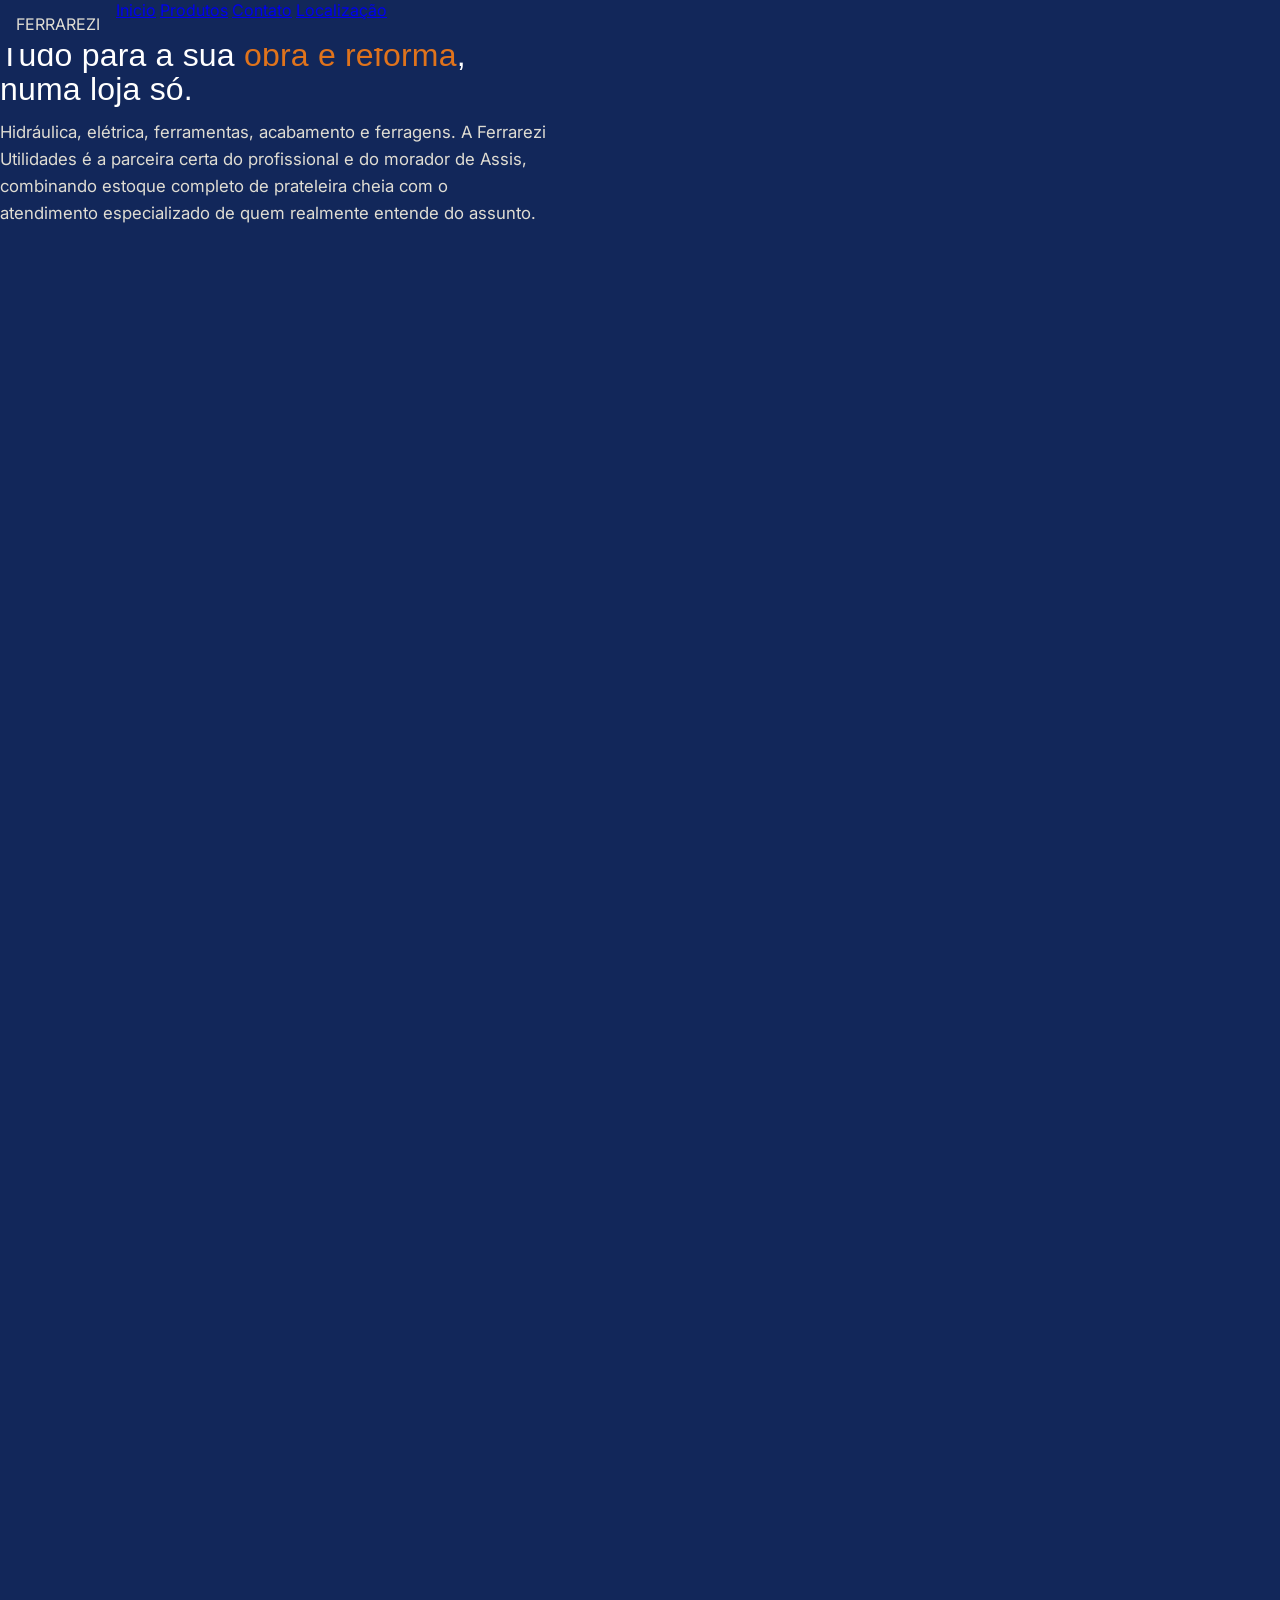
==== frontend/index.html @ 852cc6de "Primeiro commit do trabalho" ====
<!DOCTYPE html>
<html lang="pt-br">
<head>
    <meta charset="UTF-8">
    <meta name="viewport" content="width=device-width, initial-scale=1.0">
    
    <title>Ferrarezi Utilidades</title>
    <link rel="stylesheet" href="style.css"/>
</head>
<body>
    <nav>
        <div class="logo">FERRAREZI</div>
        <a href="#">Inicio</a>
        <a href="#">Produtos</a>
        <a href="#">Contato</a>
        <a href="#">Localização</a>
    </nav>


<p class="localizacao">● Assis, SP — Parque Colinas</p>

<h1 class="titulo_principal">
    Tudo para a sua <span class="destaque_laranja">obra e reforma</span>,<br> numa loja só.
</h1>

<p class="descricao">
    Hidráulica, elétrica, ferramentas, acabamento e ferragens. A Ferrarezi
    Utilidades é a parceira certa do profissional e do morador de Assis,
    combinando estoque completo de prateleira cheia com o atendimento especializado
    de quem realmente entende do assunto.
</p>

</body>
</html>
---- frontend/style.css ----
@import url('https://fonts.googleapis.com/css2?family=Inter:wght@400;600;800&family=Oswald:wght@700&display=swap');

* {
    margin: 0;
    padding: 0;
}

body{
    background-color: #12275a;
    font-family: 'Inter', sans-serif;
    margin: 0;
    box-sizing: border-box;
    height: 5000px;
    
}

nav{
    background-color: #12275a;
    overflow: hidden;
    position: fixed;
    width: 100%;
    border-bottom: #f0995a;
    box-shadow: 2px solid #e65c00;

}

nav .logo {
    color: #e0ddd3;
    float: left;
    display: block;
    padding: 14px 16px;
}

.localizacao{
    color: #f0995a;
    font-weight: 500;
    font-size: 0.95rem;
    margin-bottom: 20px;
}

.titulo_principal{
    color: #fff;
    font-family: 'Barlow Condensed', Impact, 'Arial Narrow', sans-serif;
    font-weight: normal;
    line-height: 1.05;
    margin: 0 0 .4em 0;
    letter-spacing: .2px;
}

.destaque_laranja{
    color:#e0731c;
}

.descricao{
    color: #e0ddd3;
    font-family: 'Inter', sans-serif;
    font-size: 1.05rem;
    line-height: 1.6;
    max-width: 550px;
    
}
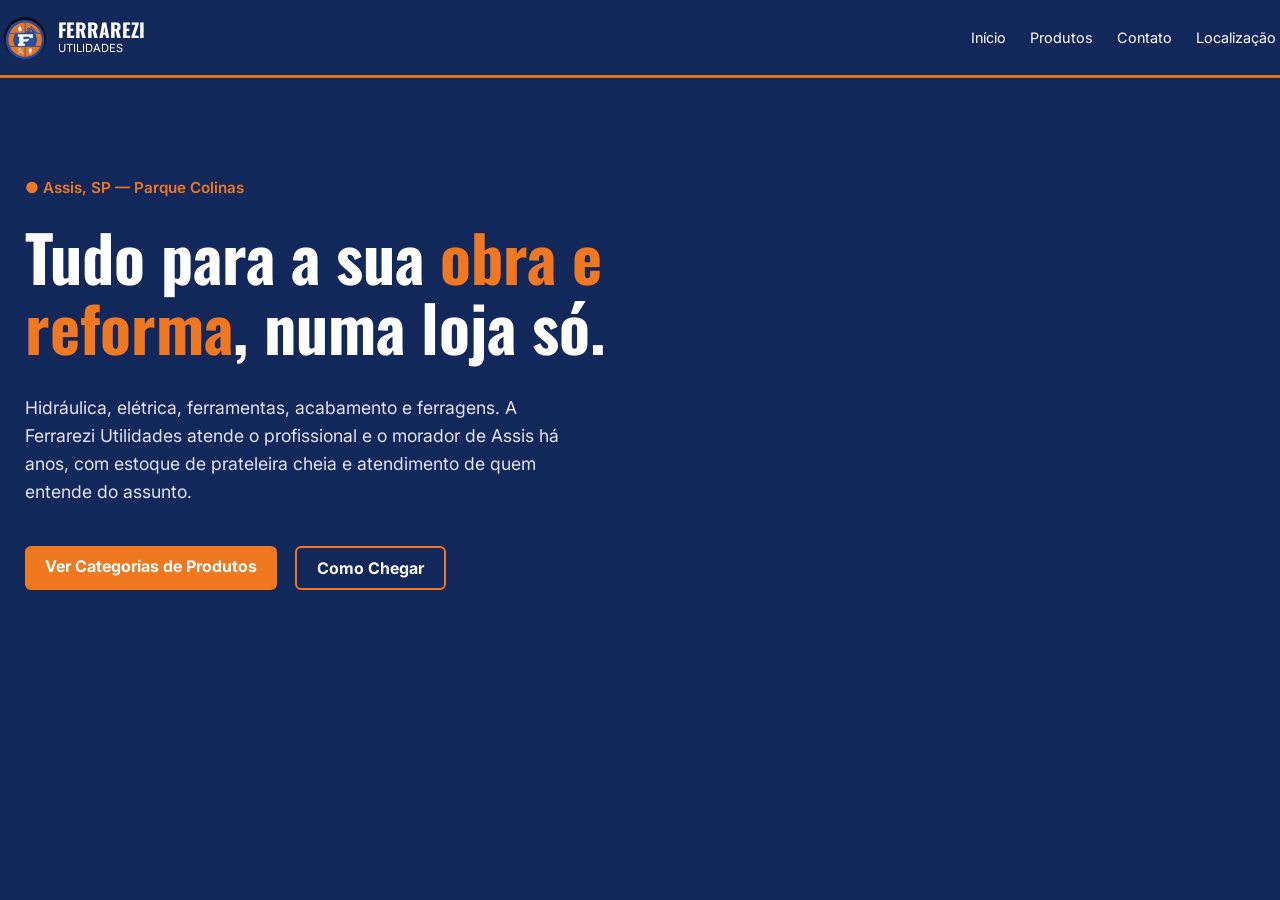
==== commit bd5e65cd: "Finalizada a minha parte do trabalho" ====
--- a/frontend/index.html
+++ b/frontend/index.html
@@ -9,26 +9,39 @@
 </head>
 <body>
     <nav>
-        <div class="logo">FERRAREZI</div>
-        <a href="#">Inicio</a>
-        <a href="#">Produtos</a>
-        <a href="#">Contato</a>
-        <a href="#">Localização</a>
+        <a class="logo" href="#" aria-label="Ferrarezi Utilidades - início">
+            <img src="../imagens/logo_ferrarezi.jpg" alt="">
+            <span>
+                <strong>FERRAREZI</strong>
+                <small>UTILIDADES</small>
+            </span>
+        </a>
+        <div class="links_navegacao">
+            <a href="#">Início</a>
+            <a href="#">Produtos</a>
+            <a href="#">Contato</a>
+            <a href="#">Localização</a>
+        </div>
     </nav>
 
+    <main class="apresentacao">
+        <p class="localizacao">● Assis, SP — Parque Colinas</p>
 
-<p class="localizacao">● Assis, SP — Parque Colinas</p>
+        <h1 class="titulo_principal">
+            Tudo para a sua <span class="destaque_laranja">obra e<br> reforma</span>, numa loja só.
+        </h1>
 
-<h1 class="titulo_principal">
-    Tudo para a sua <span class="destaque_laranja">obra e reforma</span>,<br> numa loja só.
-</h1>
+        <p class="descricao">
+            Hidráulica, elétrica, ferramentas, acabamento e ferragens. A Ferrarezi Utilidades
+            atende o profissional e o morador de Assis há anos, com estoque de prateleira
+            cheia e atendimento de quem entende do assunto.
 
-<p class="descricao">
-    Hidráulica, elétrica, ferramentas, acabamento e ferragens. A Ferrarezi
-    Utilidades é a parceira certa do profissional e do morador de Assis,
-    combinando estoque completo de prateleira cheia com o atendimento especializado
-    de quem realmente entende do assunto.
-</p>
+        <div class="container_botoes">
+            <p class="botao botao1">Ver Categorias de Produtos</p>
+            <p class="botao botao2">Como Chegar</p>
+        </div>
+    
+    </main>
 
 </body>
-</html> +</html>
--- a/frontend/style.css
+++ b/frontend/style.css
@@ -1,61 +1,155 @@
 @import url('https://fonts.googleapis.com/css2?family=Inter:wght@400;600;800&family=Oswald:wght@700&display=swap');
 
 * {
+    box-sizing: border-box;
     margin: 0;
     padding: 0;
 }
 
-body{
+body {
     background-color: #12275a;
     font-family: 'Inter', sans-serif;
-    margin: 0;
-    box-sizing: border-box;
-    height: 5000px;
+    min-height: 100vh;
+}
+
+nav {
+    align-items: center;
+    background-color: #12275a;
+    border-bottom: 3px solid #e0731c;
+    display: flex;
+    justify-content: space-between;
+    min-height: 78px;
+    padding: 10px 4px;
+    width: 100%;
+}
+
+nav .logo {
+    align-items: center;
+    color: #ffffff;
+    display: flex;
+    gap: 12px;
+    text-decoration: none;
+}
+
+nav .logo img {
+    border-radius: 50%;
+    height: 42px;
+    object-fit: cover;
+    width: 42px;
     
 }
 
-nav{
-    background-color: #12275a;
-    overflow: hidden;
-    position: fixed;
-    width: 100%;
-    border-bottom: #f0995a;
-    box-shadow: 2px solid #e65c00;
-
+nav .logo span {
+    display: flex;
+    flex-direction: column;
+    gap: 1px;
 }
 
-nav .logo {
-    color: #e0ddd3;
-    float: left;
-    display: block;
-    padding: 14px 16px;
+nav .logo strong {
+    font-family: 'Oswald', Impact, sans-serif;
+    font-size: 1.2rem;
+    line-height: 1;
 }
 
-.localizacao{
-    color: #f0995a;
-    font-weight: 500;
-    font-size: 0.95rem;
-    margin-bottom: 20px;
+nav .logo small {
+    font-size: 0.7rem;
 }
 
-.titulo_principal{
-    color: #fff;
-    font-family: 'Barlow Condensed', Impact, 'Arial Narrow', sans-serif;
-    font-weight: normal;
-    line-height: 1.05;
-    margin: 0 0 .4em 0;
-    letter-spacing: .2px;
+.links_navegacao {
+    display: flex;
+    gap: 24px;
 }
 
-.destaque_laranja{
-    color:#e0731c;
+.links_navegacao a {
+    color: #fff;
+    font-size: 0.9rem;
+    text-decoration: none;
 }
 
-.descricao{
-    color: #e0ddd3;
+.apresentacao {
+    margin: 0;
+    max-width: 1200px;
+    padding: 100px 25px 30px;
+}
+
+.localizacao {
+    color: #f07820;
+    font-weight: 600;
+    font-size: 0.95rem;
+    margin-bottom: 24px;
+}
+
+.titulo_principal {
+    color: #ffffff;
+    font-family: 'Oswald', Impact, 'Arial Narrow', sans-serif;
+    font-size: clamp(2.5rem, 7vw, 4rem);
+    font-weight: 700;
+    line-height: 1.1;
+    margin: 0 0 32px;
+}
+
+.destaque_laranja {
+    color: #f07820;
+}
+
+.descricao {
+    color: #e0e5f1;
     font-family: 'Inter', sans-serif;
-    font-size: 1.05rem;
+    font-size: 1.1rem;
     line-height: 1.6;
     max-width: 550px;
-    
+}
+
+@media (max-width: 700px) {
+    .links_navegacao {
+        display: none;
+    }
+
+    .apresentacao {
+        margin: 0;
+        max-width: 1200px;
+         padding: 100px 20px 30px;
+
+    }
+
+    .titulo_principal {
+        font-size: clamp(2.5rem, 7.3vw, 3rem);
+    }
+}
+
+.container_botoes {
+        display: flex;
+        gap:18px;
+        padding-top: 40px;
+}
+
+.botao {
+    display: inline-block;
+    padding: 10px 20px;
+    color: #ffffff;
+    border-radius: 6px;
+    cursor: pointer;
+    user-select: none;
+    margin: 0;
+    text-align: center;
+    font-weight: bold;
+    transition: background-color 0.2s ease;
+}
+
+.botao1 {
+    background-color: #f07820;
+}
+
+.botao1:hover {
+    background-color: #e0731c;
+}
+
+.botao2 {
+    background-color: #12275a;
+    border: 2px solid #f07820;
+}
+
+.botao2:hover {
+    background-color: #f07820;
+    color: #ffffff;
 }
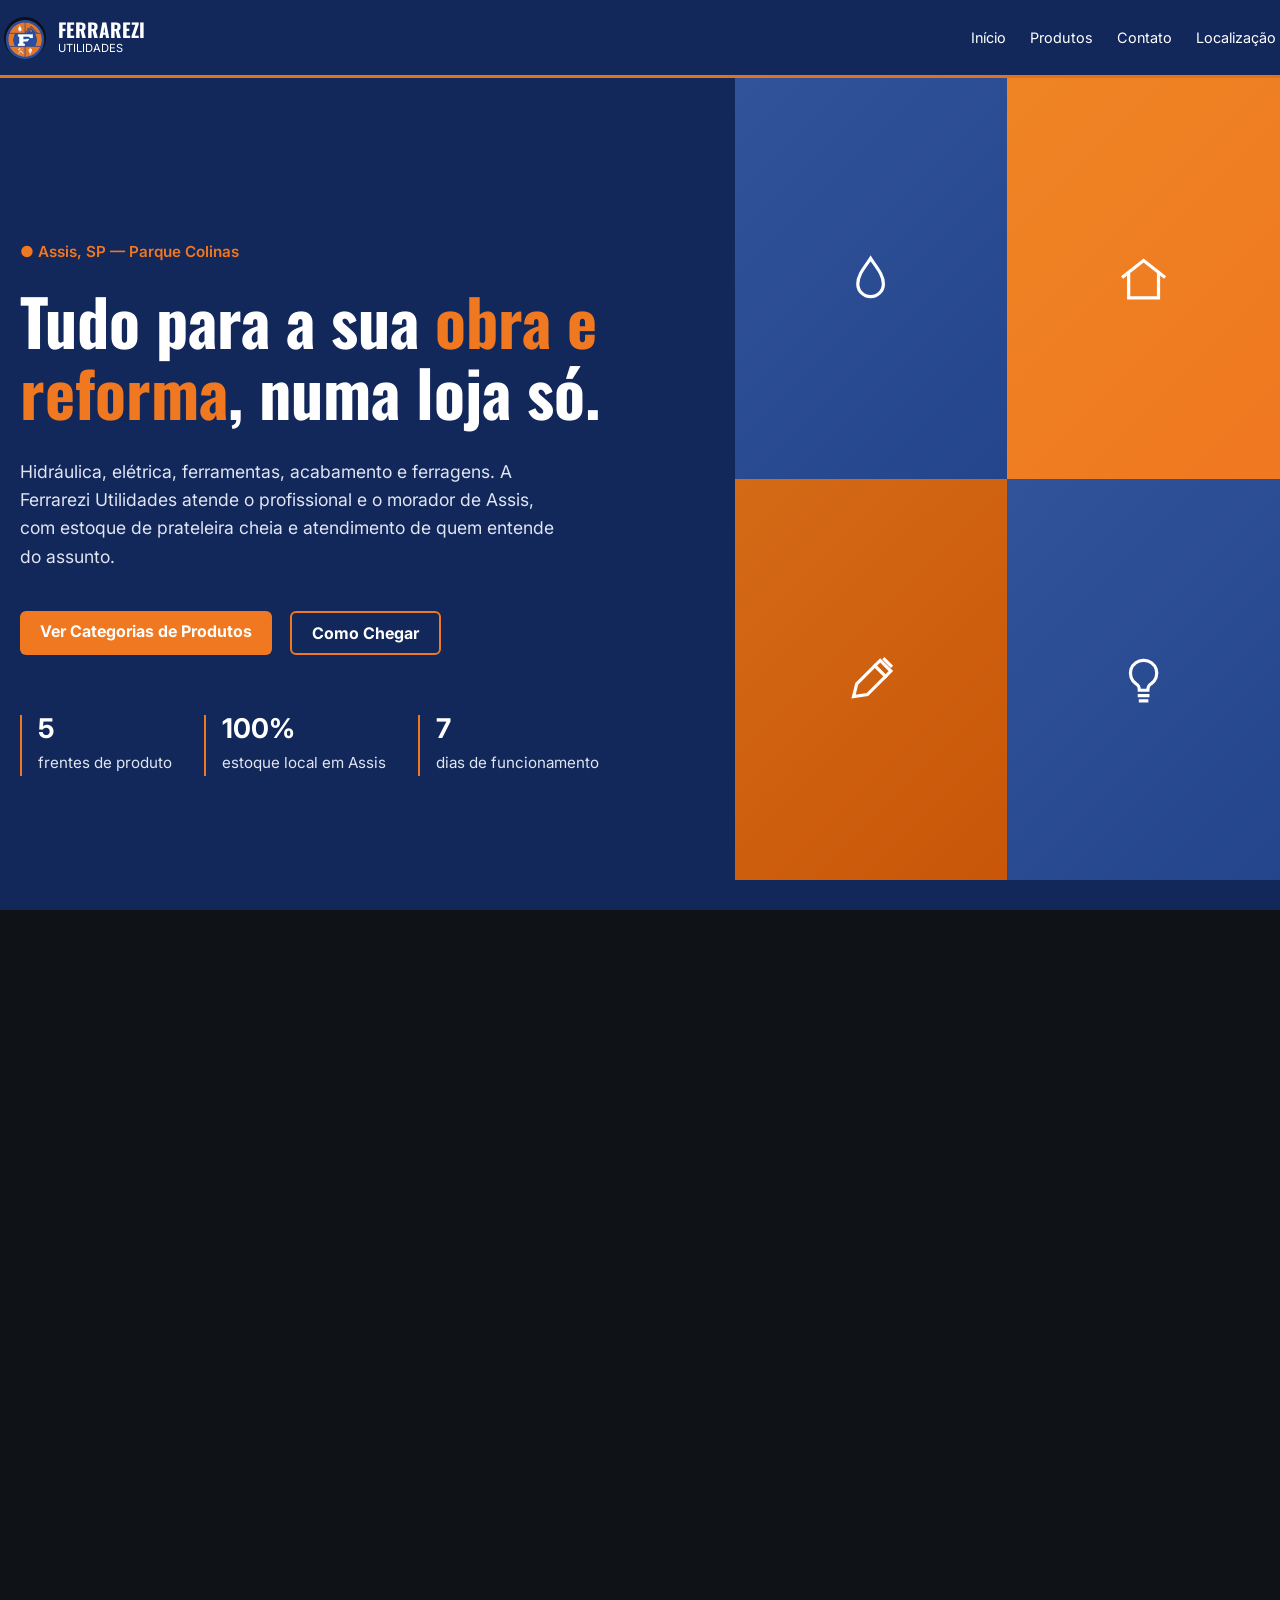
==== commit fd837954: "Icones Adicionados" ====
--- a/frontend/index.html
+++ b/frontend/index.html
@@ -25,23 +25,71 @@
     </nav>
 
     <main class="apresentacao">
-        <p class="localizacao">● Assis, SP — Parque Colinas</p>
+        <div class="apresentacao_conteudo">
+            <p class="localizacao">● Assis, SP — Parque Colinas</p>
 
-        <h1 class="titulo_principal">
-            Tudo para a sua <span class="destaque_laranja">obra e<br> reforma</span>, numa loja só.
-        </h1>
+            <h1 class="titulo_principal">
+                Tudo para a sua <span class="destaque_laranja">obra e<br> reforma</span>, numa loja só.
+            </h1>
 
-        <p class="descricao">
-            Hidráulica, elétrica, ferramentas, acabamento e ferragens. A Ferrarezi Utilidades
-            atende o profissional e o morador de Assis há anos, com estoque de prateleira
-            cheia e atendimento de quem entende do assunto.
+            <p class="descricao">
+                Hidráulica, elétrica, ferramentas, acabamento e ferragens. A Ferrarezi Utilidades
+                atende o profissional e o morador de Assis, com estoque de prateleira
+                cheia e atendimento de quem entende do assunto.
+            </p>
 
-        <div class="container_botoes">
-            <p class="botao botao1">Ver Categorias de Produtos</p>
-            <p class="botao botao2">Como Chegar</p>
+            <div class="container_botoes">
+                <p class="botao botao1">Ver Categorias de Produtos</p>
+                <p class="botao botao2">Como Chegar</p>
+            </div>
+    
+            <div class="container_dados">
+                <div class="dados">
+                    <strong>5</strong>
+                    <small class="dados_descricao">frentes de produto</small>
+                </div>
+
+                <div class="dados">
+                    <strong>100%</strong>
+                    <small class="dados_descricao">estoque local em Assis</small>
+                </div>
+
+                <div class="dados">
+                    <strong>7</strong>
+                    <small class="dados_descricao">dias de funcionamento</small>
+                </div>
+            </div>
         </div>
-    
+
+        <div class="painel_categorias" aria-hidden="true">
+            <div class="categoria_icone categoria_azul">
+                <svg viewBox="0 0 48 48" fill="none">
+                    <path d="M24 5C19 13 12 20 12 29a12 12 0 0 0 24 0C36 20 29 13 24 5Z" />
+                </svg>
+            </div>
+            <div class="categoria_icone categoria_laranja">
+                <svg viewBox="0 0 48 48" fill="none">
+                    <path d="M5 22 24 7l19 15M10 20v22h28V20" />
+                </svg>
+            </div>
+            <div class="categoria_icone categoria_laranja_escuro">
+                <svg viewBox="0 0 48 48" fill="none">
+                    <path d="m8 40 3-12L33 6l10 10-22 22-13 2Z" />
+                    <path d="m28 11 10 10M37 5l6 6" />
+                </svg>
+            </div>
+            <div class="categoria_icone categoria_azul">
+                <svg viewBox="0 0 48 48" fill="none">
+                    <path d="M24 6a12 12 0 0 0-7 22c2 1 3 4 3 6h8c0-2 1-5 3-6a12 12 0 0 0-7-22Z" />
+                    <path d="M20 39h8M21 44h6" />
+                </svg>
+            </div>
+        </div>
+
+        
     </main>
+
+    <section class="secao_escura" aria-label="Nova seção"></section>
 
 </body>
 </html>
--- a/frontend/style.css
+++ b/frontend/style.css
@@ -67,9 +67,52 @@
 }
 
 .apresentacao {
+    align-items: center;
+    display: grid;
+    gap: 48px;
+    grid-template-columns: minmax(0, 1.1fr) minmax(300px, 0.9fr);
     margin: 0;
-    max-width: 1200px;
-    padding: 100px 25px 30px;
+    padding: 60px 0 30px 20px;
+}
+
+.apresentacao_conteudo {
+    min-width: 0;
+}
+
+.painel_categorias {
+    display: grid;
+    grid-template-columns: repeat(2, minmax(0, 1fr));
+    grid-template-rows: repeat(2, minmax(0, 1fr));
+    height: calc(100vh - 98px);
+    margin-top: -60px;
+    width: 100%;
+}
+
+.categoria_icone {
+    align-items: center;
+    display: flex;
+    justify-content: center;
+}
+
+.categoria_icone svg {
+    height: clamp(36px, 4vw, 54px);
+    stroke: #ffffff;
+    stroke-linecap: square;
+    stroke-linejoin: miter;
+    stroke-width: 3;
+    width: clamp(36px, 4vw, 54px);
+}
+
+.categoria_azul {
+    background: linear-gradient(135deg, #31539a, #24458b);
+}
+
+.categoria_laranja {
+    background: linear-gradient(135deg, #ee8424, #f07820);
+}
+
+.categoria_laranja_escuro {
+    background: linear-gradient(135deg, #d46a16, #c95609);
 }
 
 .localizacao {
@@ -106,14 +149,26 @@
     }
 
     .apresentacao {
-        margin: 0;
-        max-width: 1200px;
-         padding: 100px 20px 30px;
+        padding: 60px 20px 30px;
 
     }
 
     .titulo_principal {
         font-size: clamp(2.5rem, 7.3vw, 3rem);
+    }
+}
+
+@media (max-width: 800px) {
+    .apresentacao {
+        grid-template-columns: 1fr;
+        padding-right: 20px;
+    }
+
+    .painel_categorias {
+        aspect-ratio: 1.55;
+        height: auto;
+        margin: 0 auto;
+        max-width: 550px;
     }
 }
 
@@ -138,10 +193,13 @@
 
 .botao1 {
     background-color: #f07820;
+    transition: background-color 0.2s ease, transform 0.2s ease, box-shadow 0.2s ease;
 }
 
 .botao1:hover {
     background-color: #e0731c;
+    box-shadow: 0 8px 16px rgba(240, 120, 32, 0.45);
+    transform: translateY(-4px);
 }
 
 .botao2 {
@@ -152,4 +210,38 @@
 .botao2:hover {
     background-color: #f07820;
     color: #ffffff;
+}
+
+
+.container_dados {
+    display: flex;
+    flex-wrap: wrap;
+    gap: 32px;
+    margin-top: 60px;
+    font-family: 'Inter', sans-serif;
+    color: #ffffff;
+    line-height: 1.6;
+}
+
+.dados {
+    border-left: 2px solid #f07820;
+    padding-left: 16px;
+}
+
+.dados strong {
+    display: block;
+    font-size: 1.7rem;
+    line-height: 1;
+    margin-bottom: 8px;
+}
+
+.dados_descricao {
+    max-width: 400px;
+    color: #e0e5f1;
+    font-size: 0.95rem;
+}
+
+.secao_escura {
+    background-color: #0f1216;
+    min-height: 100vh;
 }
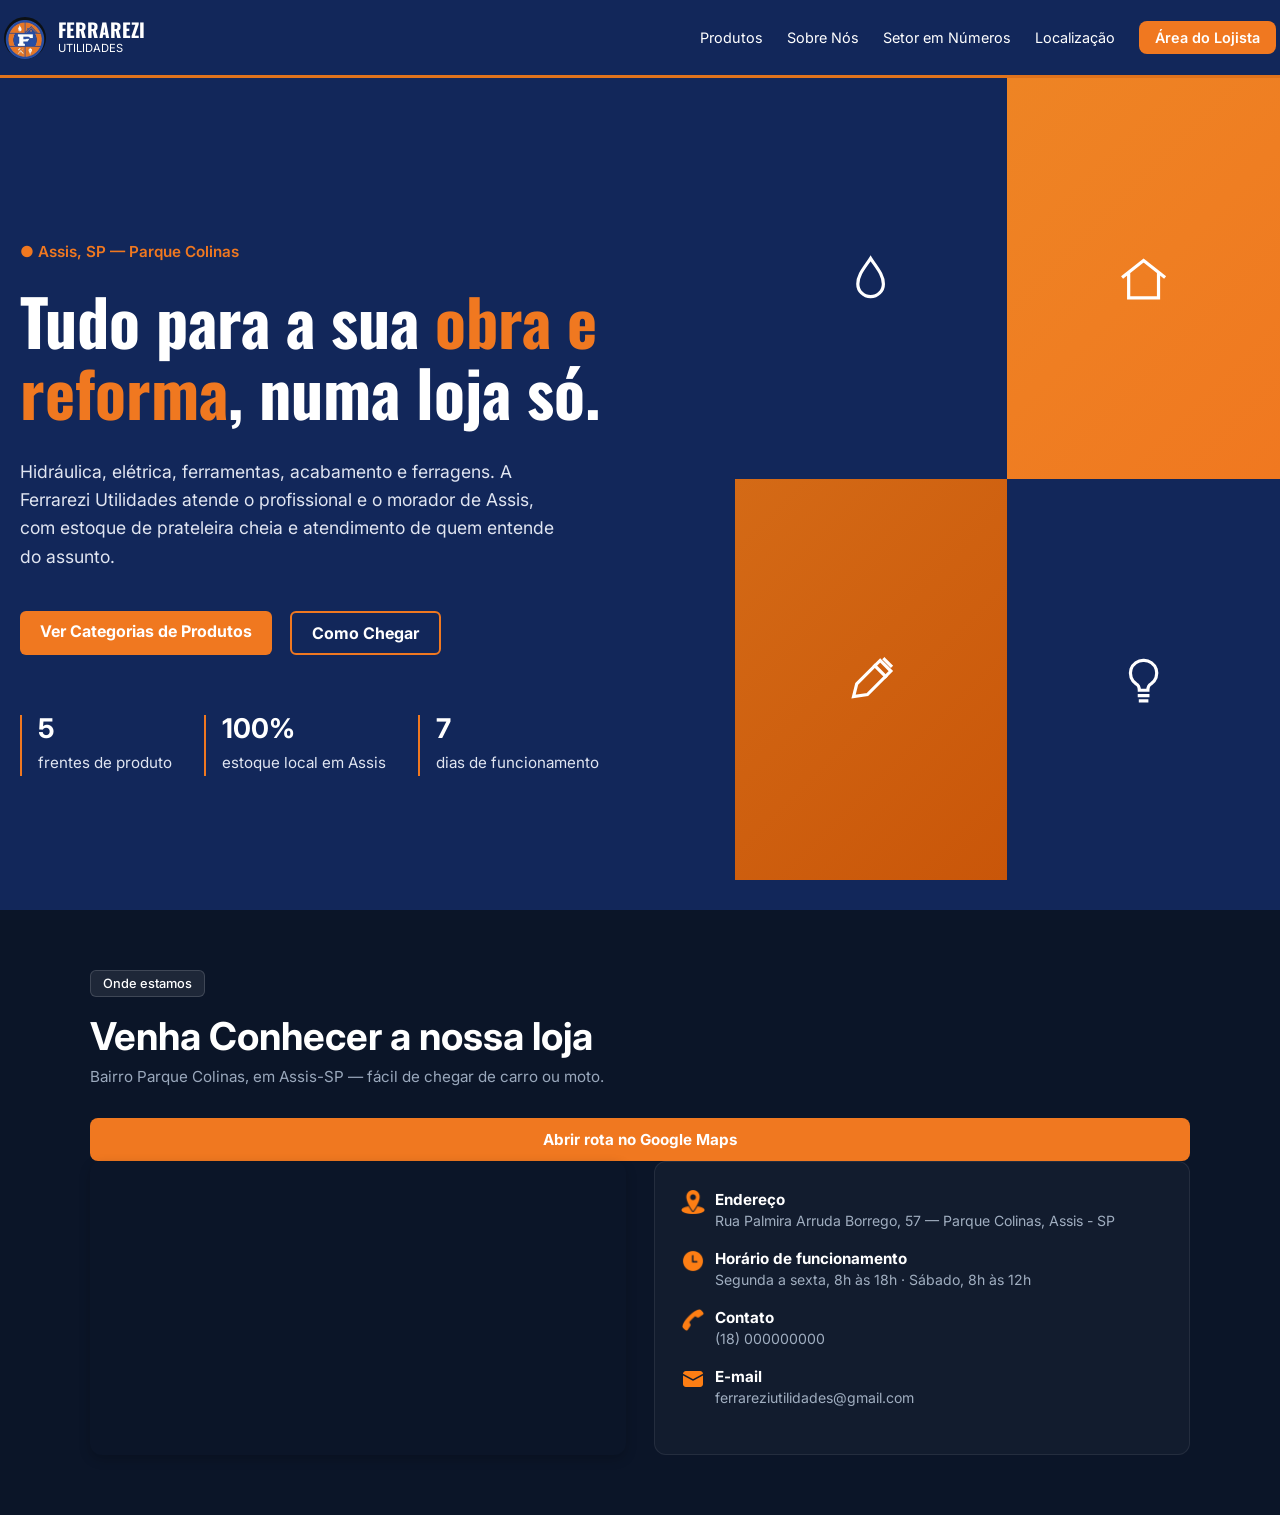
==== commit 52759d7a: "Atualizacao do menu e login" ====
--- a/frontend/index.html
+++ b/frontend/index.html
@@ -17,11 +17,14 @@
             </span>
         </a>
         <div class="links_navegacao">
-            <a href="#">Início</a>
-            <a href="#">Produtos</a>
-            <a href="#">Contato</a>
-            <a href="#">Localização</a>
+            <a href="#produtos">Produtos</a>
+            <a href="#sobre-nos">Sobre Nós</a> 
+            <a href="#setor-em-numeros">Setor em Números</a>
+            <a href="#localizacao">Localização</a>  
+            <a href="login.html" class="btn_lojista">Área do Lojista</a> 
         </div>
+
+
     </nav>
 
     <main class="apresentacao">
@@ -88,8 +91,82 @@
 
         
     </main>
+    <section id="produtos">
+    </section>
+    <section id="sobre-nos">
+    <section id="setor-em-numeros">
+    </section>
 
-    <section class="secao_escura" aria-label="Nova seção"></section>
+    <section id="localizacao" class="secao_escura">
+  <div class="conteudo_localizacao">
+    <div class="cabecalho_localizacao">
+      <span class="tag_onde_estamos">Onde estamos</span>
+      <h2 class="titulo_localizacao">Venha Conhecer a nossa loja</h2> 
+      <p class="descricao_localizacao">
+        Bairro Parque Colinas, em Assis-SP — fácil de chegar de carro ou moto.
+      </p>
+    </div>
 
-</body>
-</html>+    <a href="https://maps.google.com/?q=Rua+Palmira+Arruda+Borrego,+57,+Parque+Colinas,+Assis+-+SP" 
+   target="_blank" 
+   class="btn_abrir_maps">
+   Abrir rota no Google Maps
+</a>
+    
+    <div class="grid_localizacao">
+      <div class="card_mapa">
+        <iframe
+          src="https://www.google.com/maps/embed?pb=!1m18!1m12!1m3!1d3680.123456789!2d-50.412345!3d-22.654321!2m3!1f0!2f0!3f0!3m2!1i1024!2i768!4f13.1!3m3!1m2!1s0x0%3A0x0!2zMjLCsDM5JzE1LjYiUyA1MMKwMjQnNDQuNCJX!5e0!3m2!1wpt-BR!2sbr!4v1234567890"
+          width="100%"
+          height="260"
+          style="border:0;"
+          allowfullscreen=""
+          loading="lazy">
+        </iframe>
+      </div>
+
+      <div class="card_info">
+        <div class="item_info">
+          <div class="icone_info">
+          <img src="../imagens/icons8-localização-50.png" alt="Ícone de localização" width="24" height="24"> 
+          </div>
+            <div class="texto_info">
+            <strong>Endereço</strong>
+            <p>Rua Palmira Arruda Borrego, 57 — Parque Colinas, Assis - SP</p>
+          </div>
+        </div>
+
+        <div class="item_info">
+          <div class="icone_info">
+            <img src="../imagens/icons8-time-50.png" alt="Ícone de horário" width="24" height="24">
+          </div>
+          <div class="texto_info">
+            <strong>Horário de funcionamento</strong>
+            <p>Segunda a sexta, 8h às 18h · Sábado, 8h às 12h</p>
+          </div>
+        </div>
+
+        <div class="item_info"> 
+          <div class="icone_info">
+            <img src="../imagens/icons8-contato-50.png" alt="Ícone de telefone" width="24" height="24">
+          </div>
+          <div class="texto_info">
+            <strong>Contato</strong> 
+            <p>(18) 000000000</p>
+          </div>
+        </div>
+
+        <div class="item_info">
+          <div class="icone_info">
+            <img src="../imagens/icons8-nova-mensagem-48.png" alt="Ícone de e-mail" width="24" height="24"> 
+          </div>
+          <div class="texto_info">
+            <strong>E-mail</strong>
+            <p>ferrareziutilidades@gmail.com 
+
+        
+        </p>
+      </div>
+    </div>
+  </div>
+</section>
--- a/frontend/style.css
+++ b/frontend/style.css
@@ -36,7 +36,6 @@
     height: 42px;
     object-fit: cover;
     width: 42px;
-    
 }
 
 nav .logo span {
@@ -57,13 +56,30 @@
 
 .links_navegacao {
     display: flex;
+    align-items: center;
     gap: 24px;
 }
 
 .links_navegacao a {
     color: #fff;
     font-size: 0.9rem;
+    text-decoration: none; 
+}
+
+
+.links_navegacao .btn_lojista {
+    background-color: #f07820;
+    color: #ffffff;
+    padding: 8px 16px;
+    border-radius: 8px;
+    font-weight: 600;
     text-decoration: none;
+    display: inline-block;
+}
+
+.links_navegacao .btn_lojista:hover {
+    background-color: #e0731c;
+    transform: translateY(-2px);
 }
 
 .apresentacao {
@@ -100,11 +116,6 @@
     stroke-linecap: square;
     stroke-linejoin: miter;
     stroke-width: 3;
-    width: clamp(36px, 4vw, 54px);
-}
-
-.categoria_azul {
-    background: linear-gradient(135deg, #31539a, #24458b);
 }
 
 .categoria_laranja {
@@ -144,13 +155,8 @@
 }
 
 @media (max-width: 700px) {
-    .links_navegacao {
-        display: none;
-    }
-
     .apresentacao {
         padding: 60px 20px 30px;
-
     }
 
     .titulo_principal {
@@ -173,9 +179,9 @@
 }
 
 .container_botoes {
-        display: flex;
-        gap:18px;
-        padding-top: 40px;
+    display: flex;
+    gap: 18px;
+    padding-top: 40px;
 }
 
 .botao {
@@ -212,7 +218,6 @@
     color: #ffffff;
 }
 
-
 .container_dados {
     display: flex;
     flex-wrap: wrap;
@@ -241,7 +246,269 @@
     font-size: 0.95rem;
 }
 
+
+
 .secao_escura {
-    background-color: #0f1216;
-    min-height: 100vh;
-}+  background-color: #0b1528; 
+  padding: 60px 20px;
+}
+
+.conteudo_localizacao {
+  max-width: 1100px;
+  margin: 0 auto;
+}
+
+
+.tag_onde_estamos {
+  display: inline-block;
+  background-color: rgba(255, 255, 255, 0.08);
+  color: #ffffff;
+  font-size: 0.8rem;
+  font-weight: 500;
+  padding: 5px 12px;
+  border-radius: 6px;
+  border: 1px solid rgba(255, 255, 255, 0.15);
+  margin-bottom: 16px;
+}
+
+.links_navegacao a {
+    display: inline-block;
+    transition: transform 0.2s ease;
+}
+
+.links_navegacao a:hover {
+    transform: translateY(-3px);
+}
+
+.links_navegacao a:active {
+    transform: translateY(1px);
+}
+
+.titulo_localizacao {
+  color: #ffffff;
+  font-size: 2.4rem;
+  font-weight: 700;
+  margin: 0 0 8px 0;
+}
+
+.descricao_localizacao {
+  color: #9aa8bc;
+  font-size: 0.95rem;
+  margin: 0 0 32px 0;
+}
+
+
+.grid_localizacao {
+  display: grid;
+  grid-template-columns: 1fr 1fr;
+  gap: 28px;
+  align-items: stretch;
+}
+
+
+.card_mapa {
+  border-radius: 12px;
+  overflow: hidden;
+  box-shadow: 0 4px 12px rgba(0, 0, 0, 0.2);
+}
+
+.card_mapa iframe {
+  width: 100%;
+  height: 100%;
+  min-height: 280px;
+  display: block;
+}
+
+.btn_abrir_maps {
+    display: block;
+    background-color: #f07820;
+    color: #ffffff !important;
+    text-align: center;
+    padding: 12px;
+    border-radius: 8px;
+    text-decoration: none; 
+    font-weight: bold;
+    font-size: 0.95rem;
+    transition: background-color 0.2s ease;
+}
+
+.btn_abrir_maps:hover {
+    background-color: #d66817;
+}
+
+.card_info {
+  background-color: rgba(255, 255, 255, 0.03);
+  border: 1px solid rgba(255, 255, 255, 0.08);
+  border-radius: 12px;
+  padding: 28px;
+  display: flex;
+  flex-direction: column;
+  justify-content: space-between;
+}
+
+.item_info {
+  display: flex;
+  align-items: flex-start;
+  gap: 14px;
+  margin-bottom: 20px;
+}
+
+.icone_info {
+  color: #f07820;
+  font-size: 1.2rem;
+  line-height: 1;
+}
+
+.texto_info strong {
+  color: #ffffff;
+  display: block;
+  font-size: 0.95rem;
+  font-weight: 700;
+  margin-bottom: 3px;
+}
+
+.texto_info p {
+  color: #a0aec0;
+  font-size: 0.88rem;
+  margin: 0;
+}
+
+.linha_divisoria {
+  height: 1px;
+  background-color: rgba(255, 255, 255, 0.08);
+  margin: 10px 0 16px 0;
+}
+
+.aviso_ilustrativo {
+  color: #718096;
+  font-size: 0.75rem;
+  margin: 0;
+}
+
+
+@media (max-width: 850px) {
+  .grid_localizacao {
+    grid-template-columns: 1fr;
+  }
+}
+
+
+.item_info {
+  display: flex;
+  align-items: flex-start; 
+  gap: 12px;               
+  margin-bottom: 20px;
+}
+
+
+.icone_info {
+  width: 20px;             
+  height: 20px;            
+  min-width: 20px;        
+  display: flex;
+  align-items: center;
+  justify-content: center;
+  margin-top: 2px;         
+}
+
+
+.icone_img {
+  width: 100%;
+  height: 100%;
+  object-fit: contain;
+}
+
+.corpo_login {
+    background-color: #0b1528;
+    color: #ffffff;
+    font-family: Arial, sans-serif;
+    display: flex;
+    justify-content: center;
+    align-items: center;
+    height: 100vh;
+    margin: 0;
+}
+
+.container_login {
+    width: 100%;
+    max-width: 400px;
+    padding: 20px;
+}
+
+.card_login {
+    background-color: rgba(255, 255, 255, 0.03);
+    border: 1px solid rgba(255, 255, 255, 0.08);
+    border-radius: 12px;
+    padding: 32px;
+    box-shadow: 0 8px 24px rgba(0, 0, 0, 0.3);
+}
+
+.card_login h2 {
+    color: #f07820;
+    margin-bottom: 8px;
+    font-size: 1.8rem;
+}
+
+.card_login p {
+    color: #9aa8bc;
+    font-size: 0.9rem;
+    margin-bottom: 24px;
+}
+
+.campo_formulario {
+    margin-bottom: 16px;
+    display: flex;
+    flex-direction: column;
+    gap: 6px;
+}
+
+.campo_formulario label {
+    font-size: 0.85rem;
+    color: #ffffff;
+}
+
+.campo_formulario input {
+    background-color: rgba(255, 255, 255, 0.07);
+    border: 1px solid rgba(255, 255, 255, 0.15);
+    border-radius: 6px;
+    padding: 12px;
+    color: #ffffff;
+    font-size: 0.95rem;
+}
+
+.campo_formulario input:focus {
+    outline: none;
+    border-color: #f07820;
+}
+
+.btn_entrar {
+    width: 100%;
+    background-color: #f07820;
+    color: #ffffff;
+    border: none;
+    border-radius: 6px;
+    padding: 12px;
+    font-weight: bold;
+    font-size: 1rem;
+    cursor: pointer;
+    margin-top: 10px;
+    transition: background-color 0.2s;
+}
+
+.btn_entrar:hover {
+    background-color: #d66817;
+}
+
+.voltar_home {
+    display: inline-block;
+    margin-top: 20px;
+    color: #9aa8bc;
+    text-decoration: none;
+    font-size: 0.85rem;
+    transition: color 0.2s;
+}
+
+.voltar_home:hover {
+    color: #ffffff;
+} 
+
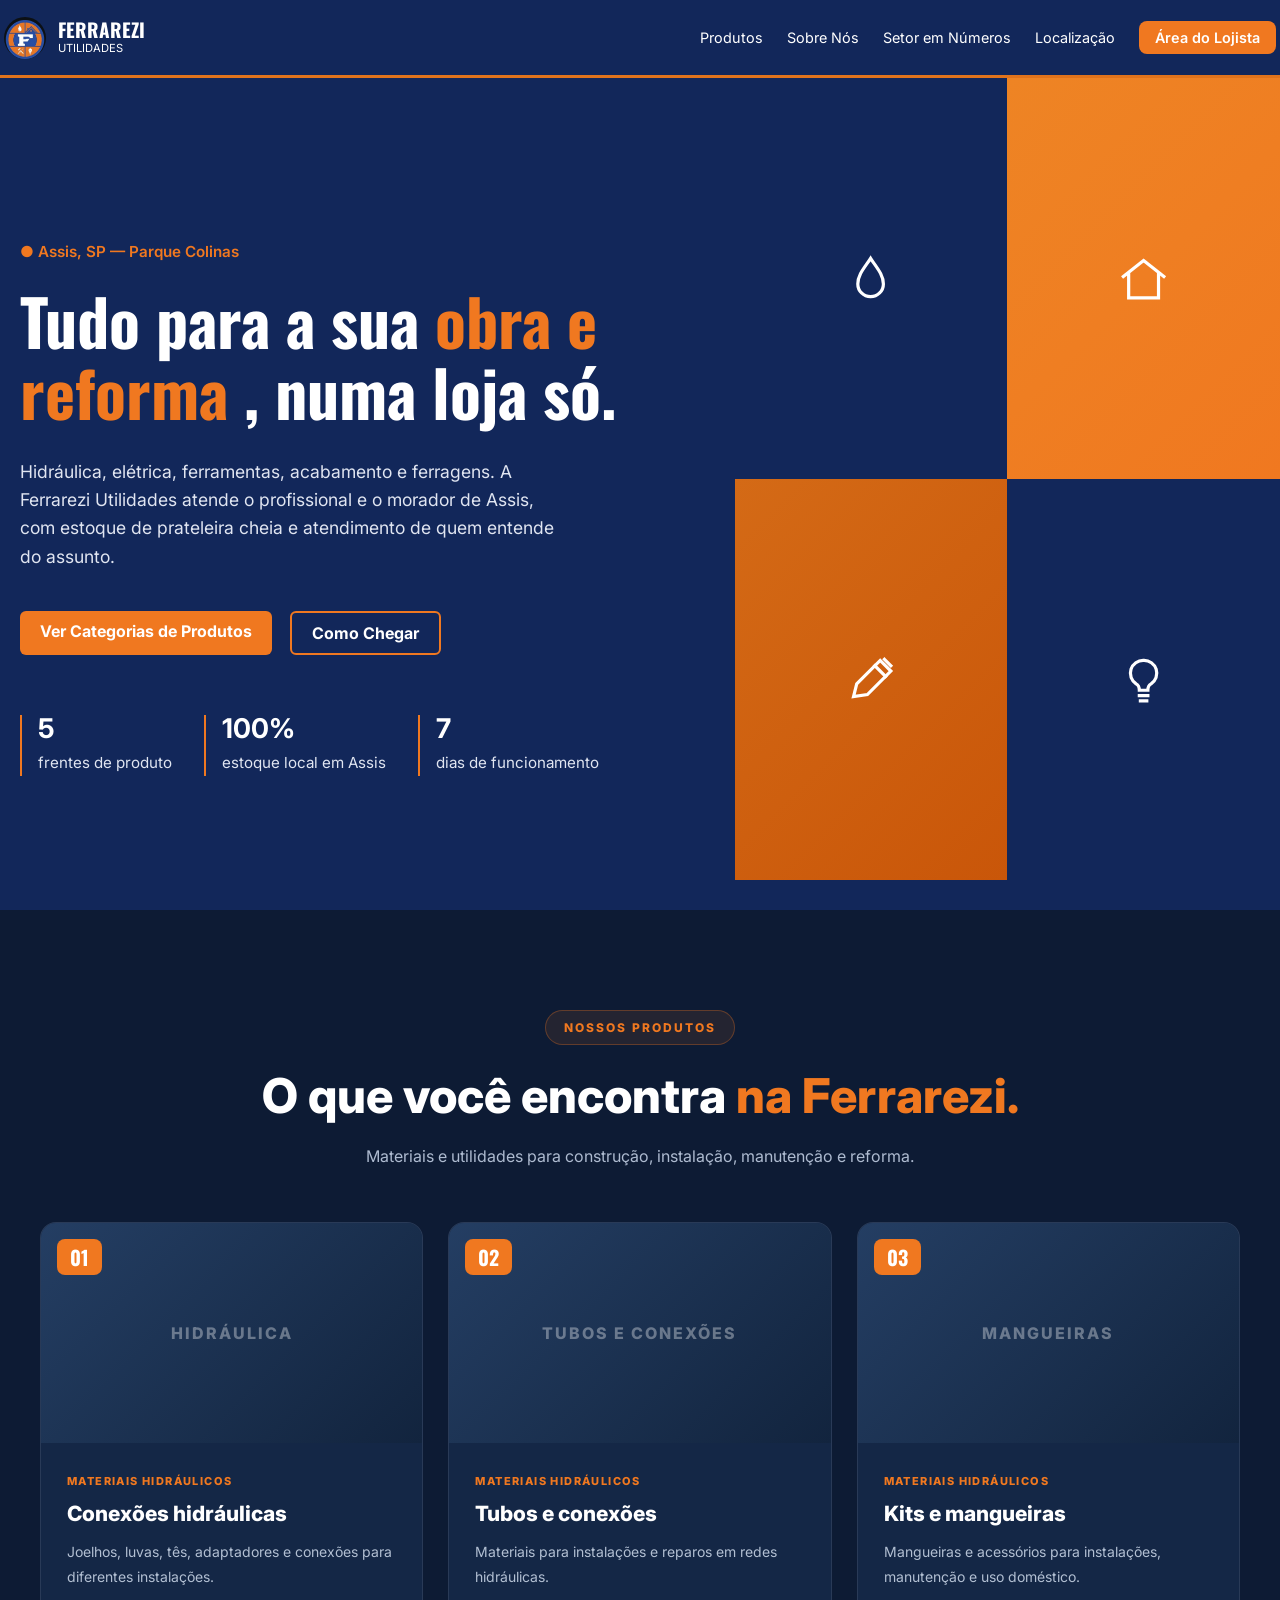
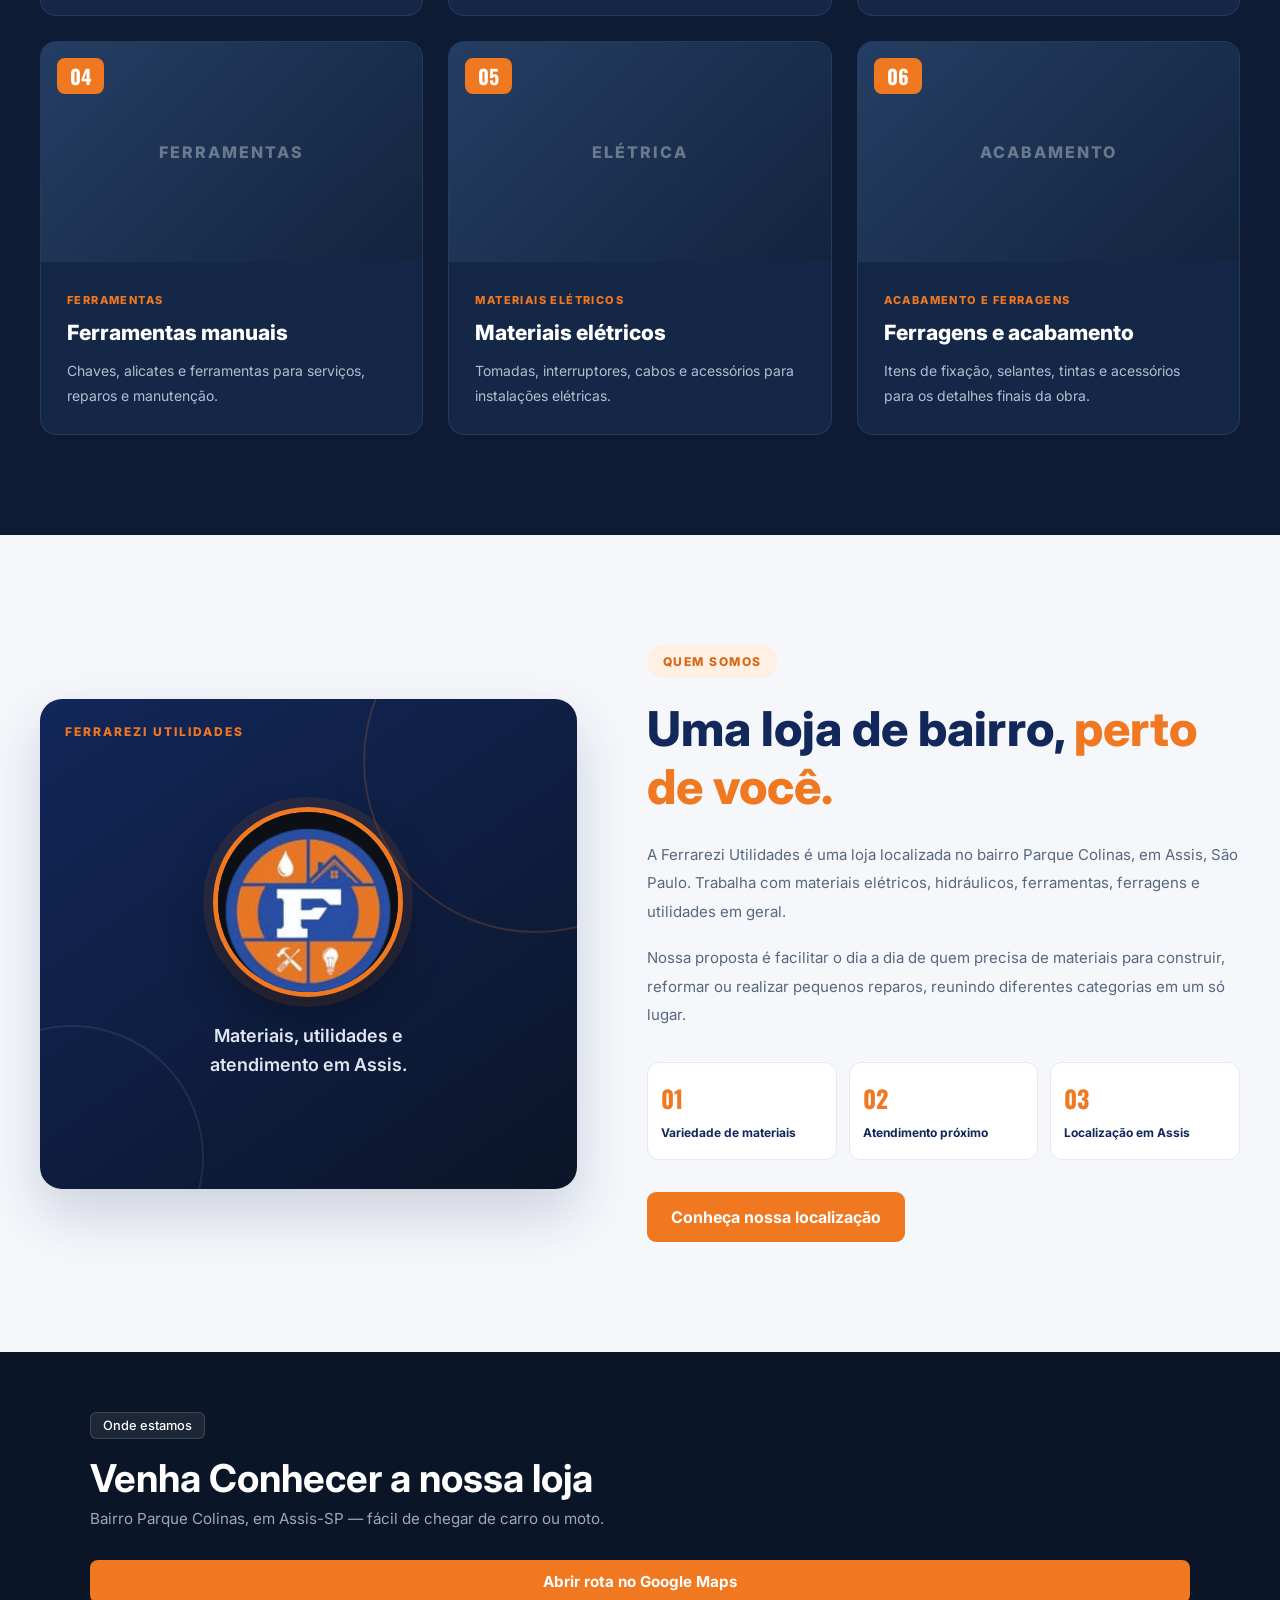
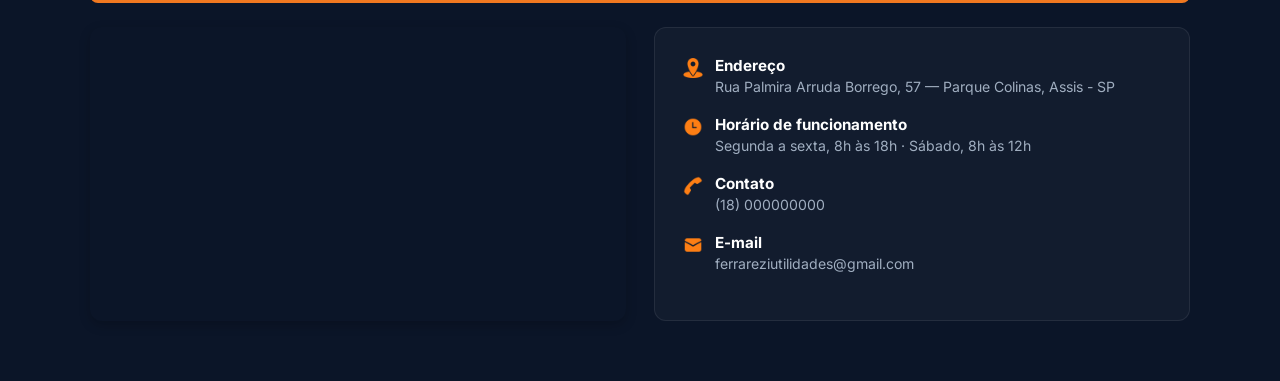
==== commit c226ff7f: "Atualiza categorias de produtos e secao sobre nos" ====
--- a/frontend/index.html
+++ b/frontend/index.html
@@ -1,51 +1,66 @@
+
 <!DOCTYPE html>
 <html lang="pt-br">
+
 <head>
     <meta charset="UTF-8">
     <meta name="viewport" content="width=device-width, initial-scale=1.0">
-    
     <title>Ferrarezi Utilidades</title>
-    <link rel="stylesheet" href="style.css"/>
+    <link rel="stylesheet" href="style.css">
 </head>
+
 <body>
+
+    <!-- NAVEGAÇÃO -->
     <nav>
         <a class="logo" href="#" aria-label="Ferrarezi Utilidades - início">
-            <img src="../imagens/logo_ferrarezi.jpg" alt="">
+            <img src="../imagens/logo_ferrarezi.jpg" alt="Logo Ferrarezi Utilidades">
             <span>
                 <strong>FERRAREZI</strong>
                 <small>UTILIDADES</small>
             </span>
         </a>
+
         <div class="links_navegacao">
             <a href="#produtos">Produtos</a>
-            <a href="#sobre-nos">Sobre Nós</a> 
+            <a href="#sobre-nos">Sobre Nós</a>
             <a href="#setor-em-numeros">Setor em Números</a>
-            <a href="#localizacao">Localização</a>  
-            <a href="login.html" class="btn_lojista">Área do Lojista</a> 
-        </div>
-
-
+            <a href="#localizacao">Localização</a>
+            <a href="login.html" class="btn_lojista">Área do Lojista</a>
+        </div>
     </nav>
 
+    <!-- APRESENTAÇÃO -->
     <main class="apresentacao">
         <div class="apresentacao_conteudo">
+
             <p class="localizacao">● Assis, SP — Parque Colinas</p>
 
             <h1 class="titulo_principal">
-                Tudo para a sua <span class="destaque_laranja">obra e<br> reforma</span>, numa loja só.
+                Tudo para a sua
+                <span class="destaque_laranja">
+                    obra e<br> reforma
+                </span>,
+                numa loja só.
             </h1>
 
             <p class="descricao">
-                Hidráulica, elétrica, ferramentas, acabamento e ferragens. A Ferrarezi Utilidades
-                atende o profissional e o morador de Assis, com estoque de prateleira
-                cheia e atendimento de quem entende do assunto.
+                Hidráulica, elétrica, ferramentas, acabamento e ferragens.
+                A Ferrarezi Utilidades atende o profissional e o morador
+                de Assis, com estoque de prateleira cheia e atendimento
+                de quem entende do assunto.
             </p>
 
             <div class="container_botoes">
-                <p class="botao botao1">Ver Categorias de Produtos</p>
-                <p class="botao botao2">Como Chegar</p>
-            </div>
-    
+                <a class="botao botao1" href="#produtos">
+                    Ver Categorias de Produtos
+                </a>
+
+                <a class="botao botao2" href="#localizacao">
+                    Como Chegar
+                </a>
+            </div>
+
             <div class="container_dados">
                 <div class="dados">
                     <strong>5</strong>
@@ -62,111 +77,348 @@
                     <small class="dados_descricao">dias de funcionamento</small>
                 </div>
             </div>
+
         </div>
 
         <div class="painel_categorias" aria-hidden="true">
+
             <div class="categoria_icone categoria_azul">
                 <svg viewBox="0 0 48 48" fill="none">
-                    <path d="M24 5C19 13 12 20 12 29a12 12 0 0 0 24 0C36 20 29 13 24 5Z" />
+                    <path d="M24 5C19 13 12 20 12 29a12 12 0 0 0 24 0C36 20 29 13 24 5Z"/>
                 </svg>
             </div>
+
             <div class="categoria_icone categoria_laranja">
                 <svg viewBox="0 0 48 48" fill="none">
-                    <path d="M5 22 24 7l19 15M10 20v22h28V20" />
+                    <path d="M5 22 24 7l19 15M10 20v22h28V20"/>
                 </svg>
             </div>
+
             <div class="categoria_icone categoria_laranja_escuro">
                 <svg viewBox="0 0 48 48" fill="none">
-                    <path d="m8 40 3-12L33 6l10 10-22 22-13 2Z" />
-                    <path d="m28 11 10 10M37 5l6 6" />
+                    <path d="m8 40 3-12L33 6l10 10-22 22-13 2Z"/>
+                    <path d="m28 11 10 10M37 5l6 6"/>
                 </svg>
             </div>
+
             <div class="categoria_icone categoria_azul">
                 <svg viewBox="0 0 48 48" fill="none">
-                    <path d="M24 6a12 12 0 0 0-7 22c2 1 3 4 3 6h8c0-2 1-5 3-6a12 12 0 0 0-7-22Z" />
-                    <path d="M20 39h8M21 44h6" />
+                    <path d="M24 6a12 12 0 0 0-7 22c2 1 3 4 3 6h8c0-2 1-5 3-6a12 12 0 0 0-7-22Z"/>
+                    <path d="M20 39h8M21 44h6"/>
                 </svg>
             </div>
-        </div>
-
-        
+
+        </div>
     </main>
-    <section id="produtos">
+
+    <!-- ===================================
+         PRODUTOS - CATEGORIAS DA FERRAREZI
+         =================================== -->
+    <section id="produtos" class="secao_produtos">
+        <div class="produtos_container">
+
+            <div class="produtos_cabecalho">
+                <span class="produtos_etiqueta">NOSSOS PRODUTOS</span>
+
+                <h2>
+                    O que você encontra
+                    <span>na Ferrarezi.</span>
+                </h2>
+
+                <p>
+                    Materiais e utilidades para construção, instalação,
+                    manutenção e reforma.
+                </p>
+            </div>
+
+            <div class="categorias_grid">
+
+                <!-- CATEGORIA 01 -->
+                <article class="categoria_card">
+                    <div class="categoria_foto">
+                        <span class="categoria_numero">01</span>
+                        <div class="categoria_foto_placeholder">HIDRÁULICA</div>
+                    </div>
+
+                    <div class="categoria_conteudo">
+                        <span class="categoria_tipo">MATERIAIS HIDRÁULICOS</span>
+                        <h3>Conexões hidráulicas</h3>
+                        <p>
+                            Joelhos, luvas, tês, adaptadores e conexões
+                            para diferentes instalações.
+                        </p>
+                    </div>
+                </article>
+
+                <!-- CATEGORIA 02 -->
+                <article class="categoria_card">
+                    <div class="categoria_foto">
+                        <span class="categoria_numero">02</span>
+                        <div class="categoria_foto_placeholder">TUBOS E CONEXÕES</div>
+                    </div>
+
+                    <div class="categoria_conteudo">
+                        <span class="categoria_tipo">MATERIAIS HIDRÁULICOS</span>
+                        <h3>Tubos e conexões</h3>
+                        <p>
+                            Materiais para instalações e reparos
+                            em redes hidráulicas.
+                        </p>
+                    </div>
+                </article>
+
+                <!-- CATEGORIA 03 -->
+                <article class="categoria_card">
+                    <div class="categoria_foto">
+                        <span class="categoria_numero">03</span>
+                        <div class="categoria_foto_placeholder">MANGUEIRAS</div>
+                    </div>
+
+                    <div class="categoria_conteudo">
+                        <span class="categoria_tipo">MATERIAIS HIDRÁULICOS</span>
+                        <h3>Kits e mangueiras</h3>
+                        <p>
+                            Mangueiras e acessórios para instalações,
+                            manutenção e uso doméstico.
+                        </p>
+                    </div>
+                </article>
+
+                <!-- CATEGORIA 04 -->
+                <article class="categoria_card">
+                    <div class="categoria_foto">
+                        <span class="categoria_numero">04</span>
+                        <div class="categoria_foto_placeholder">FERRAMENTAS</div>
+                    </div>
+
+                    <div class="categoria_conteudo">
+                        <span class="categoria_tipo">FERRAMENTAS</span>
+                        <h3>Ferramentas manuais</h3>
+                        <p>
+                            Chaves, alicates e ferramentas para
+                            serviços, reparos e manutenção.
+                        </p>
+                    </div>
+                </article>
+
+                <!-- CATEGORIA 05 -->
+                <article class="categoria_card">
+                    <div class="categoria_foto">
+                        <span class="categoria_numero">05</span>
+                        <div class="categoria_foto_placeholder">ELÉTRICA</div>
+                    </div>
+
+                    <div class="categoria_conteudo">
+                        <span class="categoria_tipo">MATERIAIS ELÉTRICOS</span>
+                        <h3>Materiais elétricos</h3>
+                        <p>
+                            Tomadas, interruptores, cabos e acessórios
+                            para instalações elétricas.
+                        </p>
+                    </div>
+                </article>
+
+                <!-- CATEGORIA 06 -->
+                <article class="categoria_card">
+                    <div class="categoria_foto">
+                        <span class="categoria_numero">06</span>
+                        <div class="categoria_foto_placeholder">ACABAMENTO</div>
+                    </div>
+
+                    <div class="categoria_conteudo">
+                        <span class="categoria_tipo">ACABAMENTO E FERRAGENS</span>
+                        <h3>Ferragens e acabamento</h3>
+                        <p>
+                            Itens de fixação, selantes, tintas
+                            e acessórios para os detalhes finais da obra.
+                        </p>
+                    </div>
+                </article>
+
+            </div>
+
+        </div>
     </section>
-    <section id="sobre-nos">
+
+    <!-- ===================================
+         SOBRE NÓS - UMA LOJA DE BAIRRO
+         =================================== -->
+    <section id="sobre-nos" class="secao_sobre">
+        <div class="sobre_container">
+
+            <div class="sobre_visual">
+                <span class="sobre_selo">FERRAREZI UTILIDADES</span>
+
+                <div class="sobre_visual_conteudo">
+                    <img
+    src="../imagens/imagem.png"
+    alt="Logo da Ferrarezi Utilidades"
+    class="sobre_visual_logo"
+>
+                    <p>Materiais, utilidades e atendimento em Assis.</p>
+                </div>
+            </div>
+
+            <div class="sobre_conteudo">
+                <span class="sobre_etiqueta">QUEM SOMOS</span>
+
+                <h2>
+                    Uma loja de bairro,
+                    <span>perto de você.</span>
+                </h2>
+
+                <p>
+                    A Ferrarezi Utilidades é uma loja localizada
+                    no bairro Parque Colinas, em Assis, São Paulo.
+                    Trabalha com materiais elétricos, hidráulicos,
+                    ferramentas, ferragens e utilidades em geral.
+                </p>
+
+                <p>
+                    Nossa proposta é facilitar o dia a dia de quem
+                    precisa de materiais para construir, reformar
+                    ou realizar pequenos reparos, reunindo diferentes
+                    categorias em um só lugar.
+                </p>
+
+                <div class="sobre_destaques">
+                    <div class="sobre_destaque">
+                        <strong>01</strong>
+                        <span>Variedade de materiais</span>
+                    </div>
+
+                    <div class="sobre_destaque">
+                        <strong>02</strong>
+                        <span>Atendimento próximo</span>
+                    </div>
+
+                    <div class="sobre_destaque">
+                        <strong>03</strong>
+                        <span>Localização em Assis</span>
+                    </div>
+                </div>
+
+                <a class="sobre_botao" href="#localizacao">
+                    Conheça nossa localização
+                </a>
+            </div>
+
+        </div>
+    </section>
+
+    <!-- SETOR EM NÚMEROS - ÁREA DOS COLEGAS -->
     <section id="setor-em-numeros">
     </section>
 
+    <!-- LOCALIZAÇÃO -->
     <section id="localizacao" class="secao_escura">
-  <div class="conteudo_localizacao">
-    <div class="cabecalho_localizacao">
-      <span class="tag_onde_estamos">Onde estamos</span>
-      <h2 class="titulo_localizacao">Venha Conhecer a nossa loja</h2> 
-      <p class="descricao_localizacao">
-        Bairro Parque Colinas, em Assis-SP — fácil de chegar de carro ou moto.
-      </p>
-    </div>
-
-    <a href="https://maps.google.com/?q=Rua+Palmira+Arruda+Borrego,+57,+Parque+Colinas,+Assis+-+SP" 
-   target="_blank" 
-   class="btn_abrir_maps">
-   Abrir rota no Google Maps
-</a>
-    
-    <div class="grid_localizacao">
-      <div class="card_mapa">
-        <iframe
-          src="https://www.google.com/maps/embed?pb=!1m18!1m12!1m3!1d3680.123456789!2d-50.412345!3d-22.654321!2m3!1f0!2f0!3f0!3m2!1i1024!2i768!4f13.1!3m3!1m2!1s0x0%3A0x0!2zMjLCsDM5JzE1LjYiUyA1MMKwMjQnNDQuNCJX!5e0!3m2!1wpt-BR!2sbr!4v1234567890"
-          width="100%"
-          height="260"
-          style="border:0;"
-          allowfullscreen=""
-          loading="lazy">
-        </iframe>
-      </div>
-
-      <div class="card_info">
-        <div class="item_info">
-          <div class="icone_info">
-          <img src="../imagens/icons8-localização-50.png" alt="Ícone de localização" width="24" height="24"> 
-          </div>
-            <div class="texto_info">
-            <strong>Endereço</strong>
-            <p>Rua Palmira Arruda Borrego, 57 — Parque Colinas, Assis - SP</p>
-          </div>
-        </div>
-
-        <div class="item_info">
-          <div class="icone_info">
-            <img src="../imagens/icons8-time-50.png" alt="Ícone de horário" width="24" height="24">
-          </div>
-          <div class="texto_info">
-            <strong>Horário de funcionamento</strong>
-            <p>Segunda a sexta, 8h às 18h · Sábado, 8h às 12h</p>
-          </div>
-        </div>
-
-        <div class="item_info"> 
-          <div class="icone_info">
-            <img src="../imagens/icons8-contato-50.png" alt="Ícone de telefone" width="24" height="24">
-          </div>
-          <div class="texto_info">
-            <strong>Contato</strong> 
-            <p>(18) 000000000</p>
-          </div>
-        </div>
-
-        <div class="item_info">
-          <div class="icone_info">
-            <img src="../imagens/icons8-nova-mensagem-48.png" alt="Ícone de e-mail" width="24" height="24"> 
-          </div>
-          <div class="texto_info">
-            <strong>E-mail</strong>
-            <p>ferrareziutilidades@gmail.com 
-
-        
-        </p>
-      </div>
-    </div>
-  </div>
-</section>+        <div class="conteudo_localizacao">
+
+            <div class="cabecalho_localizacao">
+                <span class="tag_onde_estamos">Onde estamos</span>
+
+                <h2 class="titulo_localizacao">
+                    Venha Conhecer a nossa loja
+                </h2>
+
+                <p class="descricao_localizacao">
+                    Bairro Parque Colinas, em Assis-SP — fácil
+                    de chegar de carro ou moto.
+                </p>
+            </div>
+
+            <a
+                href="https://maps.google.com/?q=Rua+Palmira+Arruda+Borrego,+57,+Parque+Colinas,+Assis+-+SP"
+                target="_blank"
+                rel="noopener noreferrer"
+                class="btn_abrir_maps"
+            >
+                Abrir rota no Google Maps
+            </a>
+
+            <div class="grid_localizacao">
+
+                <div class="card_mapa">
+                    <iframe
+                        src="https://www.google.com/maps/embed?pb=!1m18!1m12!1m3!1d3680.123456789!2d-50.412345!3d-22.654321!2m3!1f0!2f0!3f0!3m2!1i1024!2i768!4f13.1!3m3!1m2!1s0x0%3A0x0!2zMjLCsDM5JzE1LjYiUyA1MMKwMjQnNDQuNCJX!5e0!3m2!1wpt-BR!2sbr!4v1234567890"
+                        width="100%"
+                        height="260"
+                        style="border:0;"
+                        allowfullscreen
+                        loading="lazy"
+                        title="Localização da Ferrarezi Utilidades"
+                    ></iframe>
+                </div>
+
+                <div class="card_info">
+
+                    <div class="item_info">
+                        <div class="icone_info">
+                            <img src="../imagens/icons8-localização-50.png"
+                                 alt="Ícone de localização"
+                                 width="24" height="24">
+                        </div>
+
+                        <div class="texto_info">
+                            <strong>Endereço</strong>
+                            <p>
+                                Rua Palmira Arruda Borrego, 57 —
+                                Parque Colinas, Assis - SP
+                            </p>
+                        </div>
+                    </div>
+
+                    <div class="item_info">
+                        <div class="icone_info">
+                            <img src="../imagens/icons8-time-50.png"
+                                 alt="Ícone de horário"
+                                 width="24" height="24">
+                        </div>
+
+                        <div class="texto_info">
+                            <strong>Horário de funcionamento</strong>
+                            <p>
+                                Segunda a sexta, 8h às 18h ·
+                                Sábado, 8h às 12h
+                            </p>
+                        </div>
+                    </div>
+
+                    <div class="item_info">
+                        <div class="icone_info">
+                            <img src="../imagens/icons8-contato-50.png"
+                                 alt="Ícone de telefone"
+                                 width="24" height="24">
+                        </div>
+
+                        <div class="texto_info">
+                            <strong>Contato</strong>
+                            <p>(18) 000000000</p>
+                        </div>
+                    </div>
+
+                    <div class="item_info">
+                        <div class="icone_info">
+                            <img src="../imagens/icons8-nova-mensagem-48.png"
+                                 alt="Ícone de e-mail"
+                                 width="24" height="24">
+                        </div>
+
+                        <div class="texto_info">
+                            <strong>E-mail</strong>
+                            <p>ferrareziutilidades@gmail.com</p>
+                        </div>
+                    </div>
+
+                </div>
+            </div>
+
+        </div>
+    </section>
+
+    <script src="script.js" defer></script>
+
+</body>
+</html>
+
+
--- a/frontend/style.css
+++ b/frontend/style.css
@@ -1,4 +1,9 @@
-@import url('https://fonts.googleapis.com/css2?family=Inter:wght@400;600;800&family=Oswald:wght@700&display=swap');
+
+@import url('https://fonts.googleapis.com/css2?family=Inter:wght@400;600;700;800&family=Oswald:wght@700&display=swap');
+
+/* ==========================================
+   CONFIGURAÇÕES GERAIS
+========================================== */
 
 * {
     box-sizing: border-box;
@@ -6,11 +11,28 @@
     padding: 0;
 }
 
+html {
+    scroll-behavior: smooth;
+    scroll-padding-top: 20px;
+}
+
 body {
     background-color: #12275a;
     font-family: 'Inter', sans-serif;
     min-height: 100vh;
 }
+
+img {
+    max-width: 100%;
+}
+
+a {
+    text-decoration: none;
+}
+
+/* ==========================================
+   NAVEGAÇÃO
+========================================== */
 
 nav {
     align-items: center;
@@ -61,11 +83,19 @@
 }
 
 .links_navegacao a {
-    color: #fff;
+    color: #ffffff;
     font-size: 0.9rem;
-    text-decoration: none; 
-}
-
+    display: inline-block;
+    transition: transform 0.2s ease;
+}
+
+.links_navegacao a:hover {
+    transform: translateY(-3px);
+}
+
+.links_navegacao a:active {
+    transform: translateY(1px);
+}
 
 .links_navegacao .btn_lojista {
     background-color: #f07820;
@@ -73,14 +103,16 @@
     padding: 8px 16px;
     border-radius: 8px;
     font-weight: 600;
-    text-decoration: none;
-    display: inline-block;
 }
 
 .links_navegacao .btn_lojista:hover {
     background-color: #e0731c;
     transform: translateY(-2px);
 }
+
+/* ==========================================
+   APRESENTAÇÃO
+========================================== */
 
 .apresentacao {
     align-items: center;
@@ -154,32 +186,9 @@
     max-width: 550px;
 }
 
-@media (max-width: 700px) {
-    .apresentacao {
-        padding: 60px 20px 30px;
-    }
-
-    .titulo_principal {
-        font-size: clamp(2.5rem, 7.3vw, 3rem);
-    }
-}
-
-@media (max-width: 800px) {
-    .apresentacao {
-        grid-template-columns: 1fr;
-        padding-right: 20px;
-    }
-
-    .painel_categorias {
-        aspect-ratio: 1.55;
-        height: auto;
-        margin: 0 auto;
-        max-width: 550px;
-    }
-}
-
 .container_botoes {
     display: flex;
+    flex-wrap: wrap;
     gap: 18px;
     padding-top: 40px;
 }
@@ -191,7 +200,6 @@
     border-radius: 6px;
     cursor: pointer;
     user-select: none;
-    margin: 0;
     text-align: center;
     font-weight: bold;
     transition: background-color 0.2s ease;
@@ -199,7 +207,9 @@
 
 .botao1 {
     background-color: #f07820;
-    transition: background-color 0.2s ease, transform 0.2s ease, box-shadow 0.2s ease;
+    transition: background-color 0.2s ease,
+                transform 0.2s ease,
+                box-shadow 0.2s ease;
 }
 
 .botao1:hover {
@@ -246,89 +256,398 @@
     font-size: 0.95rem;
 }
 
-
+/* ==========================================
+   PRODUTOS - CATEGORIAS
+========================================== */
+
+.secao_produtos {
+    background: #0d1b34;
+    padding: 100px 24px;
+    color: #ffffff;
+}
+
+.produtos_container {
+    max-width: 1200px;
+    margin: 0 auto;
+}
+
+.produtos_cabecalho {
+    text-align: center;
+    margin-bottom: 52px;
+}
+
+.produtos_etiqueta {
+    display: inline-block;
+    color: #f07820;
+    background: rgba(240, 120, 32, 0.1);
+    border: 1px solid rgba(240, 120, 32, 0.3);
+    padding: 9px 18px;
+    border-radius: 30px;
+    font-size: 12px;
+    font-weight: 800;
+    letter-spacing: 2px;
+    margin-bottom: 22px;
+}
+
+.produtos_cabecalho h2 {
+    color: #ffffff;
+    font-size: clamp(30px, 4vw, 48px);
+    font-weight: 800;
+    line-height: 1.2;
+    margin-bottom: 18px;
+}
+
+.produtos_cabecalho h2 span {
+    color: #f07820;
+}
+
+.produtos_cabecalho p {
+    color: #aebbd0;
+    font-size: 16px;
+    line-height: 1.7;
+    max-width: 660px;
+    margin: 0 auto;
+}
+
+/* GRID DAS CATEGORIAS */
+
+.categorias_grid {
+    display: grid;
+    grid-template-columns: repeat(3, minmax(0, 1fr));
+    gap: 25px;
+}
+
+/* CARTÕES */
+
+.categoria_card {
+    background: #142746;
+    border: 1px solid rgba(255, 255, 255, 0.09);
+    border-radius: 16px;
+    overflow: hidden;
+    transition: transform 0.3s ease,
+                box-shadow 0.3s ease,
+                border-color 0.3s ease;
+}
+
+.categoria_card:hover {
+    transform: translateY(-7px);
+    border-color: rgba(240, 120, 32, 0.6);
+    box-shadow: 0 20px 40px rgba(0, 0, 0, 0.25);
+}
+
+.categoria_foto {
+    height: 220px;
+    position: relative;
+    overflow: hidden;
+    background: linear-gradient(135deg, #243e63, #12243e);
+}
+
+.categoria_foto img {
+    display: block;
+    width: 100%;
+    height: 100%;
+    object-fit: cover;
+    transition: transform 0.4s ease;
+}
+
+.categoria_card:hover .categoria_foto img {
+    transform: scale(1.06);
+}
+
+.categoria_numero {
+    position: absolute;
+    z-index: 2;
+    top: 16px;
+    left: 16px;
+    background: #f07820;
+    color: #ffffff;
+    font-family: 'Oswald', sans-serif;
+    font-size: 20px;
+    font-weight: 700;
+    padding: 8px 13px;
+    border-radius: 8px;
+    line-height: 1;
+}
+
+.categoria_foto_placeholder {
+    display: flex;
+    align-items: center;
+    justify-content: center;
+    height: 100%;
+    padding: 25px;
+    color: rgba(255, 255, 255, 0.35);
+    font-size: 16px;
+    font-weight: 800;
+    letter-spacing: 2px;
+    text-align: center;
+}
+
+.categoria_conteudo {
+    padding: 26px;
+}
+
+.categoria_tipo {
+    display: inline-block;
+    color: #f07820;
+    font-size: 11px;
+    font-weight: 800;
+    letter-spacing: 1.4px;
+    margin-bottom: 12px;
+}
+
+.categoria_conteudo h3 {
+    color: #ffffff;
+    font-size: 21px;
+    font-weight: 800;
+    line-height: 1.35;
+    margin-bottom: 12px;
+}
+
+.categoria_conteudo p {
+    color: #b2bfd2;
+    font-size: 14px;
+    line-height: 1.75;
+}
+
+/* ==========================================
+   SOBRE NÓS - UMA LOJA DE BAIRRO
+========================================== */
+
+.secao_sobre {
+    background: #f5f7fb;
+    padding: 110px 24px;
+}
+
+.sobre_container {
+    max-width: 1200px;
+    margin: 0 auto;
+    display: grid;
+    grid-template-columns: minmax(0, 0.95fr) minmax(0, 1.05fr);
+    gap: 70px;
+    align-items: center;
+}
+
+.sobre_visual {
+    position: relative;
+    min-height: 490px;
+    background: linear-gradient(145deg, #12275a, #0b1528);
+    border-radius: 22px;
+    overflow: hidden;
+    display: flex;
+    align-items: center;
+    justify-content: center;
+    padding: 35px;
+    box-shadow: 0 25px 55px rgba(18, 39, 90, 0.18);
+}
+
+.sobre_visual::before {
+    content: "";
+    position: absolute;
+    width: 340px;
+    height: 340px;
+    border: 2px solid rgba(240, 120, 32, 0.2);
+    border-radius: 50%;
+    top: -110px;
+    right: -130px;
+}
+
+.sobre_visual::after {
+    content: "";
+    position: absolute;
+    width: 260px;
+    height: 260px;
+    border: 2px solid rgba(255, 255, 255, 0.08);
+    border-radius: 50%;
+    bottom: -100px;
+    left: -100px;
+}
+
+.sobre_selo {
+    position: absolute;
+    top: 25px;
+    left: 25px;
+    z-index: 2;
+    color: #f07820;
+    font-size: 12px;
+    font-weight: 800;
+    letter-spacing: 2px;
+}
+
+.sobre_visual_conteudo {
+    position: relative;
+    z-index: 2;
+    text-align: center;
+    max-width: 300px;
+}
+
+.sobre_visual_icone {
+    display: flex;
+    align-items: center;
+    justify-content: center;
+    width: 140px;
+    height: 140px;
+    margin: 0 auto 25px;
+    border-radius: 25px;
+    background: #f07820;
+    color: #ffffff;
+    font-family: 'Oswald', sans-serif;
+    font-size: 95px;
+    font-weight: 700;
+    box-shadow: 0 18px 35px rgba(240, 120, 32, 0.25);
+}
+
+.sobre_visual_conteudo p {
+    color: #e0e5f1;
+    font-size: 18px;
+    line-height: 1.6;
+    font-weight: 600;
+}
+
+.sobre_etiqueta {
+    display: inline-block;
+    color: #d66817;
+    background: #fff0e3;
+    padding: 9px 16px;
+    border-radius: 30px;
+    font-size: 12px;
+    font-weight: 800;
+    letter-spacing: 1.5px;
+    margin-bottom: 22px;
+}
+
+.sobre_conteudo h2 {
+    color: #12275a;
+    font-size: clamp(32px, 4vw, 48px);
+    line-height: 1.2;
+    font-weight: 800;
+    margin-bottom: 25px;
+}
+
+.sobre_conteudo h2 span {
+    color: #f07820;
+}
+
+.sobre_conteudo > p {
+    color: #58677d;
+    font-size: 15px;
+    line-height: 1.9;
+    margin-bottom: 18px;
+}
+
+.sobre_destaques {
+    display: grid;
+    grid-template-columns: repeat(3, minmax(0, 1fr));
+    gap: 12px;
+    margin: 32px 0;
+}
+
+.sobre_destaque {
+    background: #ffffff;
+    border: 1px solid #e5eaf2;
+    border-radius: 12px;
+    padding: 17px 13px;
+}
+
+.sobre_destaque strong {
+    display: block;
+    color: #f07820;
+    font-family: 'Oswald', sans-serif;
+    font-size: 24px;
+    margin-bottom: 8px;
+}
+
+.sobre_destaque span {
+    display: block;
+    color: #12275a;
+    font-size: 12px;
+    line-height: 1.5;
+    font-weight: 700;
+}
+
+.sobre_botao {
+    display: inline-block;
+    background: #f07820;
+    color: #ffffff;
+    padding: 15px 24px;
+    border-radius: 9px;
+    font-weight: 700;
+    transition: background 0.2s ease, transform 0.2s ease;
+}
+
+.sobre_botao:hover {
+    background: #d66817;
+    transform: translateY(-3px);
+}
+
+/* ==========================================
+   LOCALIZAÇÃO
+========================================== */
 
 .secao_escura {
-  background-color: #0b1528; 
-  padding: 60px 20px;
+    background-color: #0b1528;
+    padding: 60px 20px;
 }
 
 .conteudo_localizacao {
-  max-width: 1100px;
-  margin: 0 auto;
-}
-
+    max-width: 1100px;
+    margin: 0 auto;
+}
 
 .tag_onde_estamos {
-  display: inline-block;
-  background-color: rgba(255, 255, 255, 0.08);
-  color: #ffffff;
-  font-size: 0.8rem;
-  font-weight: 500;
-  padding: 5px 12px;
-  border-radius: 6px;
-  border: 1px solid rgba(255, 255, 255, 0.15);
-  margin-bottom: 16px;
-}
-
-.links_navegacao a {
     display: inline-block;
-    transition: transform 0.2s ease;
-}
-
-.links_navegacao a:hover {
-    transform: translateY(-3px);
-}
-
-.links_navegacao a:active {
-    transform: translateY(1px);
+    background-color: rgba(255, 255, 255, 0.08);
+    color: #ffffff;
+    font-size: 0.8rem;
+    font-weight: 500;
+    padding: 5px 12px;
+    border-radius: 6px;
+    border: 1px solid rgba(255, 255, 255, 0.15);
+    margin-bottom: 16px;
 }
 
 .titulo_localizacao {
-  color: #ffffff;
-  font-size: 2.4rem;
-  font-weight: 700;
-  margin: 0 0 8px 0;
+    color: #ffffff;
+    font-size: 2.4rem;
+    font-weight: 700;
+    margin-bottom: 8px;
 }
 
 .descricao_localizacao {
-  color: #9aa8bc;
-  font-size: 0.95rem;
-  margin: 0 0 32px 0;
-}
-
+    color: #9aa8bc;
+    font-size: 0.95rem;
+    margin-bottom: 32px;
+}
 
 .grid_localizacao {
-  display: grid;
-  grid-template-columns: 1fr 1fr;
-  gap: 28px;
-  align-items: stretch;
-}
-
+    display: grid;
+    grid-template-columns: 1fr 1fr;
+    gap: 28px;
+    align-items: stretch;
+}
 
 .card_mapa {
-  border-radius: 12px;
-  overflow: hidden;
-  box-shadow: 0 4px 12px rgba(0, 0, 0, 0.2);
+    border-radius: 12px;
+    overflow: hidden;
+    box-shadow: 0 4px 12px rgba(0, 0, 0, 0.2);
 }
 
 .card_mapa iframe {
-  width: 100%;
-  height: 100%;
-  min-height: 280px;
-  display: block;
+    width: 100%;
+    height: 100%;
+    min-height: 280px;
+    display: block;
 }
 
 .btn_abrir_maps {
     display: block;
     background-color: #f07820;
-    color: #ffffff !important;
+    color: #ffffff;
     text-align: center;
     padding: 12px;
     border-radius: 8px;
-    text-decoration: none; 
     font-weight: bold;
     font-size: 0.95rem;
+    margin-bottom: 24px;
     transition: background-color 0.2s ease;
 }
 
@@ -337,86 +656,68 @@
 }
 
 .card_info {
-  background-color: rgba(255, 255, 255, 0.03);
-  border: 1px solid rgba(255, 255, 255, 0.08);
-  border-radius: 12px;
-  padding: 28px;
-  display: flex;
-  flex-direction: column;
-  justify-content: space-between;
+    background-color: rgba(255, 255, 255, 0.03);
+    border: 1px solid rgba(255, 255, 255, 0.08);
+    border-radius: 12px;
+    padding: 28px;
+    display: flex;
+    flex-direction: column;
+    justify-content: space-between;
 }
 
 .item_info {
-  display: flex;
-  align-items: flex-start;
-  gap: 14px;
-  margin-bottom: 20px;
+    display: flex;
+    align-items: flex-start;
+    gap: 12px;
+    margin-bottom: 20px;
 }
 
 .icone_info {
-  color: #f07820;
-  font-size: 1.2rem;
-  line-height: 1;
+    width: 20px;
+    height: 20px;
+    min-width: 20px;
+    display: flex;
+    align-items: center;
+    justify-content: center;
+    margin-top: 2px;
+    color: #f07820;
+}
+
+.icone_info img {
+    width: 100%;
+    height: 100%;
+    object-fit: contain;
 }
 
 .texto_info strong {
-  color: #ffffff;
-  display: block;
-  font-size: 0.95rem;
-  font-weight: 700;
-  margin-bottom: 3px;
+    color: #ffffff;
+    display: block;
+    font-size: 0.95rem;
+    font-weight: 700;
+    margin-bottom: 3px;
 }
 
 .texto_info p {
-  color: #a0aec0;
-  font-size: 0.88rem;
-  margin: 0;
-}
+    color: #a0aec0;
+    font-size: 0.88rem;
+}
+
+/* Estilos auxiliares preservados */
 
 .linha_divisoria {
-  height: 1px;
-  background-color: rgba(255, 255, 255, 0.08);
-  margin: 10px 0 16px 0;
+    height: 1px;
+    background-color: rgba(255, 255, 255, 0.08);
+    margin: 10px 0 16px;
 }
 
 .aviso_ilustrativo {
-  color: #718096;
-  font-size: 0.75rem;
-  margin: 0;
-}
-
-
-@media (max-width: 850px) {
-  .grid_localizacao {
-    grid-template-columns: 1fr;
-  }
-}
-
-
-.item_info {
-  display: flex;
-  align-items: flex-start; 
-  gap: 12px;               
-  margin-bottom: 20px;
-}
-
-
-.icone_info {
-  width: 20px;             
-  height: 20px;            
-  min-width: 20px;        
-  display: flex;
-  align-items: center;
-  justify-content: center;
-  margin-top: 2px;         
-}
-
-
-.icone_img {
-  width: 100%;
-  height: 100%;
-  object-fit: contain;
-}
+    color: #718096;
+    font-size: 0.75rem;
+}
+
+/* ==========================================
+   PÁGINA DE LOGIN
+========================================== */
 
 .corpo_login {
     background-color: #0b1528;
@@ -503,12 +804,160 @@
     display: inline-block;
     margin-top: 20px;
     color: #9aa8bc;
-    text-decoration: none;
     font-size: 0.85rem;
     transition: color 0.2s;
 }
 
 .voltar_home:hover {
     color: #ffffff;
-} 
-
+}
+
+/* ==========================================
+   RESPONSIVIDADE
+========================================== */
+
+@media (max-width: 1100px) {
+    .categorias_grid {
+        grid-template-columns: repeat(2, minmax(0, 1fr));
+    }
+
+    .sobre_container {
+        gap: 35px;
+    }
+}
+
+@media (max-width: 850px) {
+    .grid_localizacao {
+        grid-template-columns: 1fr;
+    }
+
+    .sobre_container {
+        grid-template-columns: 1fr;
+    }
+
+    .sobre_visual {
+        min-height: 350px;
+    }
+
+    nav {
+        flex-wrap: wrap;
+        justify-content: center;
+        gap: 18px;
+        padding: 15px;
+    }
+
+    .links_navegacao {
+        justify-content: center;
+        flex-wrap: wrap;
+        gap: 15px;
+    }
+}
+
+@media (max-width: 800px) {
+    .apresentacao {
+        grid-template-columns: 1fr;
+        padding: 60px 20px 30px;
+    }
+
+    .painel_categorias {
+        aspect-ratio: 1.55;
+        height: auto;
+        margin: 0 auto;
+        max-width: 550px;
+    }
+}
+
+@media (max-width: 600px) {
+    .secao_produtos,
+    .secao_sobre {
+        padding: 65px 16px;
+    }
+
+    .categorias_grid {
+        grid-template-columns: 1fr;
+    }
+
+    .categoria_foto {
+        height: 230px;
+    }
+
+    .sobre_destaques {
+        grid-template-columns: 1fr;
+    }
+
+    .sobre_visual {
+        min-height: 300px;
+    }
+
+    .container_botoes {
+        gap: 12px;
+    }
+
+    .container_dados {
+        gap: 20px;
+    }
+
+    .titulo_localizacao {
+        font-size: 1.9rem;
+    }
+
+    .card_info {
+        padding: 20px;
+    }
+}
+
+@media (max-width: 700px) {
+    .titulo_principal {
+        font-size: clamp(2.5rem, 7.3vw, 3rem);
+    }
+}
+
+
+
+/* ANIMAÇÃO DE ENTRADA DAS CATEGORIAS */
+
+@media (prefers-reduced-motion: no-preference) {
+    .categoria_card.categoria_animada {
+        opacity: 0;
+        transform: translateY(25px);
+        transition:
+            opacity 0.6s ease,
+            transform 0.6s ease,
+            border-color 0.3s ease,
+            box-shadow 0.3s ease;
+    }
+
+    .categoria_card.categoria_animada.categoria_visivel {
+        opacity: 1;
+        transform: translateY(0);
+    }
+
+    .categoria_card.categoria_animada.categoria_visivel:hover {
+        transform: translateY(-7px);
+    }
+}
+
+
+/* LOGO DA FERRAREZI NA SEÇÃO QUEM SOMOS */
+
+.sobre_visual_logo {
+    display: block;
+    width: 190px;
+    height: 190px;
+    object-fit: cover;
+    border-radius: 50%;
+    margin: 0 auto 25px;
+
+    border: 5px solid #f07820;
+
+    box-shadow:
+        0 0 0 10px rgba(240, 120, 32, 0.10),
+        0 20px 45px rgba(0, 0, 0, 0.30);
+
+    transition: transform 0.3s ease;
+}
+
+.sobre_visual_logo:hover {
+    transform: scale(1.05);
+}
+
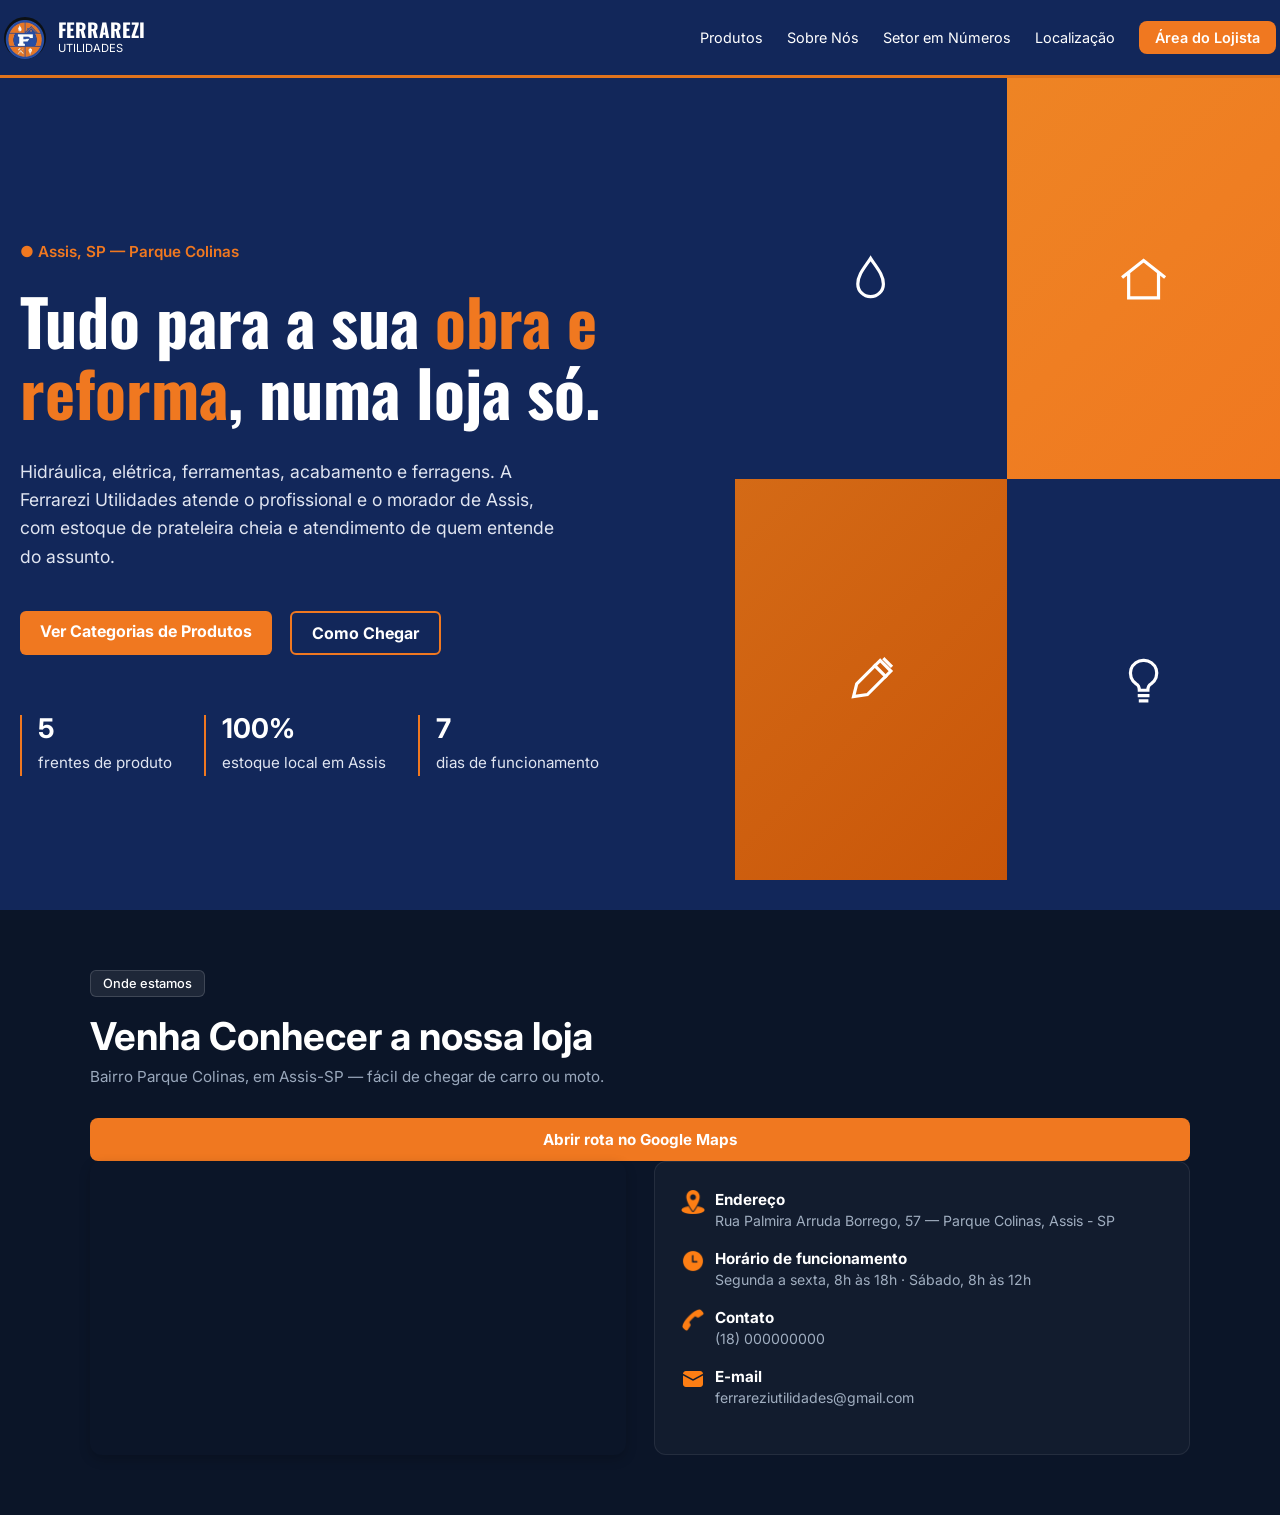
==== commit 3a860472: "Adicionar login.js" ====
--- a/frontend/index.html
+++ b/frontend/index.html
@@ -1,66 +1,51 @@
-
 <!DOCTYPE html>
 <html lang="pt-br">
-
 <head>
     <meta charset="UTF-8">
     <meta name="viewport" content="width=device-width, initial-scale=1.0">
+    
     <title>Ferrarezi Utilidades</title>
-    <link rel="stylesheet" href="style.css">
+    <link rel="stylesheet" href="style.css"/>
 </head>
-
 <body>
-
-    <!-- NAVEGAÇÃO -->
     <nav>
         <a class="logo" href="#" aria-label="Ferrarezi Utilidades - início">
-            <img src="../imagens/logo_ferrarezi.jpg" alt="Logo Ferrarezi Utilidades">
+            <img src="../imagens/logo_ferrarezi.jpg" alt="">
             <span>
                 <strong>FERRAREZI</strong>
                 <small>UTILIDADES</small>
             </span>
         </a>
-
         <div class="links_navegacao">
             <a href="#produtos">Produtos</a>
-            <a href="#sobre-nos">Sobre Nós</a>
+            <a href="#sobre-nos">Sobre Nós</a> 
             <a href="#setor-em-numeros">Setor em Números</a>
-            <a href="#localizacao">Localização</a>
-            <a href="login.html" class="btn_lojista">Área do Lojista</a>
+            <a href="#localizacao">Localização</a>  
+            <a href="login.html" class="btn_lojista">Área do Lojista</a> 
         </div>
+
+
     </nav>
 
-    <!-- APRESENTAÇÃO -->
     <main class="apresentacao">
         <div class="apresentacao_conteudo">
-
             <p class="localizacao">● Assis, SP — Parque Colinas</p>
 
             <h1 class="titulo_principal">
-                Tudo para a sua
-                <span class="destaque_laranja">
-                    obra e<br> reforma
-                </span>,
-                numa loja só.
+                Tudo para a sua <span class="destaque_laranja">obra e<br> reforma</span>, numa loja só.
             </h1>
 
             <p class="descricao">
-                Hidráulica, elétrica, ferramentas, acabamento e ferragens.
-                A Ferrarezi Utilidades atende o profissional e o morador
-                de Assis, com estoque de prateleira cheia e atendimento
-                de quem entende do assunto.
+                Hidráulica, elétrica, ferramentas, acabamento e ferragens. A Ferrarezi Utilidades
+                atende o profissional e o morador de Assis, com estoque de prateleira
+                cheia e atendimento de quem entende do assunto.
             </p>
 
             <div class="container_botoes">
-                <a class="botao botao1" href="#produtos">
-                    Ver Categorias de Produtos
-                </a>
-
-                <a class="botao botao2" href="#localizacao">
-                    Como Chegar
-                </a>
+                <p class="botao botao1">Ver Categorias de Produtos</p>
+                <a href="#localizacao" class="botao botao2">Como Chegar</a> 
             </div>
-
+    
             <div class="container_dados">
                 <div class="dados">
                     <strong>5</strong>
@@ -77,348 +62,111 @@
                     <small class="dados_descricao">dias de funcionamento</small>
                 </div>
             </div>
-
         </div>
 
         <div class="painel_categorias" aria-hidden="true">
-
             <div class="categoria_icone categoria_azul">
                 <svg viewBox="0 0 48 48" fill="none">
-                    <path d="M24 5C19 13 12 20 12 29a12 12 0 0 0 24 0C36 20 29 13 24 5Z"/>
+                    <path d="M24 5C19 13 12 20 12 29a12 12 0 0 0 24 0C36 20 29 13 24 5Z" />
                 </svg>
             </div>
-
             <div class="categoria_icone categoria_laranja">
                 <svg viewBox="0 0 48 48" fill="none">
-                    <path d="M5 22 24 7l19 15M10 20v22h28V20"/>
+                    <path d="M5 22 24 7l19 15M10 20v22h28V20" />
                 </svg>
             </div>
-
             <div class="categoria_icone categoria_laranja_escuro">
                 <svg viewBox="0 0 48 48" fill="none">
-                    <path d="m8 40 3-12L33 6l10 10-22 22-13 2Z"/>
-                    <path d="m28 11 10 10M37 5l6 6"/>
+                    <path d="m8 40 3-12L33 6l10 10-22 22-13 2Z" />
+                    <path d="m28 11 10 10M37 5l6 6" />
                 </svg>
             </div>
-
             <div class="categoria_icone categoria_azul">
                 <svg viewBox="0 0 48 48" fill="none">
-                    <path d="M24 6a12 12 0 0 0-7 22c2 1 3 4 3 6h8c0-2 1-5 3-6a12 12 0 0 0-7-22Z"/>
-                    <path d="M20 39h8M21 44h6"/>
+                    <path d="M24 6a12 12 0 0 0-7 22c2 1 3 4 3 6h8c0-2 1-5 3-6a12 12 0 0 0-7-22Z" />
+                    <path d="M20 39h8M21 44h6" />
                 </svg>
             </div>
+        </div>
 
-        </div>
+        
     </main>
-
-    <!-- ===================================
-         PRODUTOS - CATEGORIAS DA FERRAREZI
-         =================================== -->
-    <section id="produtos" class="secao_produtos">
-        <div class="produtos_container">
-
-            <div class="produtos_cabecalho">
-                <span class="produtos_etiqueta">NOSSOS PRODUTOS</span>
-
-                <h2>
-                    O que você encontra
-                    <span>na Ferrarezi.</span>
-                </h2>
-
-                <p>
-                    Materiais e utilidades para construção, instalação,
-                    manutenção e reforma.
-                </p>
-            </div>
-
-            <div class="categorias_grid">
-
-                <!-- CATEGORIA 01 -->
-                <article class="categoria_card">
-                    <div class="categoria_foto">
-                        <span class="categoria_numero">01</span>
-                        <div class="categoria_foto_placeholder">HIDRÁULICA</div>
-                    </div>
-
-                    <div class="categoria_conteudo">
-                        <span class="categoria_tipo">MATERIAIS HIDRÁULICOS</span>
-                        <h3>Conexões hidráulicas</h3>
-                        <p>
-                            Joelhos, luvas, tês, adaptadores e conexões
-                            para diferentes instalações.
-                        </p>
-                    </div>
-                </article>
-
-                <!-- CATEGORIA 02 -->
-                <article class="categoria_card">
-                    <div class="categoria_foto">
-                        <span class="categoria_numero">02</span>
-                        <div class="categoria_foto_placeholder">TUBOS E CONEXÕES</div>
-                    </div>
-
-                    <div class="categoria_conteudo">
-                        <span class="categoria_tipo">MATERIAIS HIDRÁULICOS</span>
-                        <h3>Tubos e conexões</h3>
-                        <p>
-                            Materiais para instalações e reparos
-                            em redes hidráulicas.
-                        </p>
-                    </div>
-                </article>
-
-                <!-- CATEGORIA 03 -->
-                <article class="categoria_card">
-                    <div class="categoria_foto">
-                        <span class="categoria_numero">03</span>
-                        <div class="categoria_foto_placeholder">MANGUEIRAS</div>
-                    </div>
-
-                    <div class="categoria_conteudo">
-                        <span class="categoria_tipo">MATERIAIS HIDRÁULICOS</span>
-                        <h3>Kits e mangueiras</h3>
-                        <p>
-                            Mangueiras e acessórios para instalações,
-                            manutenção e uso doméstico.
-                        </p>
-                    </div>
-                </article>
-
-                <!-- CATEGORIA 04 -->
-                <article class="categoria_card">
-                    <div class="categoria_foto">
-                        <span class="categoria_numero">04</span>
-                        <div class="categoria_foto_placeholder">FERRAMENTAS</div>
-                    </div>
-
-                    <div class="categoria_conteudo">
-                        <span class="categoria_tipo">FERRAMENTAS</span>
-                        <h3>Ferramentas manuais</h3>
-                        <p>
-                            Chaves, alicates e ferramentas para
-                            serviços, reparos e manutenção.
-                        </p>
-                    </div>
-                </article>
-
-                <!-- CATEGORIA 05 -->
-                <article class="categoria_card">
-                    <div class="categoria_foto">
-                        <span class="categoria_numero">05</span>
-                        <div class="categoria_foto_placeholder">ELÉTRICA</div>
-                    </div>
-
-                    <div class="categoria_conteudo">
-                        <span class="categoria_tipo">MATERIAIS ELÉTRICOS</span>
-                        <h3>Materiais elétricos</h3>
-                        <p>
-                            Tomadas, interruptores, cabos e acessórios
-                            para instalações elétricas.
-                        </p>
-                    </div>
-                </article>
-
-                <!-- CATEGORIA 06 -->
-                <article class="categoria_card">
-                    <div class="categoria_foto">
-                        <span class="categoria_numero">06</span>
-                        <div class="categoria_foto_placeholder">ACABAMENTO</div>
-                    </div>
-
-                    <div class="categoria_conteudo">
-                        <span class="categoria_tipo">ACABAMENTO E FERRAGENS</span>
-                        <h3>Ferragens e acabamento</h3>
-                        <p>
-                            Itens de fixação, selantes, tintas
-                            e acessórios para os detalhes finais da obra.
-                        </p>
-                    </div>
-                </article>
-
-            </div>
-
-        </div>
+    <section id="produtos">
     </section>
-
-    <!-- ===================================
-         SOBRE NÓS - UMA LOJA DE BAIRRO
-         =================================== -->
-    <section id="sobre-nos" class="secao_sobre">
-        <div class="sobre_container">
-
-            <div class="sobre_visual">
-                <span class="sobre_selo">FERRAREZI UTILIDADES</span>
-
-                <div class="sobre_visual_conteudo">
-                    <img
-    src="../imagens/imagem.png"
-    alt="Logo da Ferrarezi Utilidades"
-    class="sobre_visual_logo"
->
-                    <p>Materiais, utilidades e atendimento em Assis.</p>
-                </div>
-            </div>
-
-            <div class="sobre_conteudo">
-                <span class="sobre_etiqueta">QUEM SOMOS</span>
-
-                <h2>
-                    Uma loja de bairro,
-                    <span>perto de você.</span>
-                </h2>
-
-                <p>
-                    A Ferrarezi Utilidades é uma loja localizada
-                    no bairro Parque Colinas, em Assis, São Paulo.
-                    Trabalha com materiais elétricos, hidráulicos,
-                    ferramentas, ferragens e utilidades em geral.
-                </p>
-
-                <p>
-                    Nossa proposta é facilitar o dia a dia de quem
-                    precisa de materiais para construir, reformar
-                    ou realizar pequenos reparos, reunindo diferentes
-                    categorias em um só lugar.
-                </p>
-
-                <div class="sobre_destaques">
-                    <div class="sobre_destaque">
-                        <strong>01</strong>
-                        <span>Variedade de materiais</span>
-                    </div>
-
-                    <div class="sobre_destaque">
-                        <strong>02</strong>
-                        <span>Atendimento próximo</span>
-                    </div>
-
-                    <div class="sobre_destaque">
-                        <strong>03</strong>
-                        <span>Localização em Assis</span>
-                    </div>
-                </div>
-
-                <a class="sobre_botao" href="#localizacao">
-                    Conheça nossa localização
-                </a>
-            </div>
-
-        </div>
-    </section>
-
-    <!-- SETOR EM NÚMEROS - ÁREA DOS COLEGAS -->
+    <section id="sobre-nos">
     <section id="setor-em-numeros">
     </section>
 
-    <!-- LOCALIZAÇÃO -->
     <section id="localizacao" class="secao_escura">
-        <div class="conteudo_localizacao">
+  <div class="conteudo_localizacao">
+    <div class="cabecalho_localizacao">
+      <span class="tag_onde_estamos">Onde estamos</span>
+      <h2 class="titulo_localizacao">Venha Conhecer a nossa loja</h2> 
+      <p class="descricao_localizacao">
+        Bairro Parque Colinas, em Assis-SP — fácil de chegar de carro ou moto.
+      </p>
+    </div>
 
-            <div class="cabecalho_localizacao">
-                <span class="tag_onde_estamos">Onde estamos</span>
+    <a href="https://maps.google.com/?q=Rua+Palmira+Arruda+Borrego,+57,+Parque+Colinas,+Assis+-+SP" 
+   target="_blank" 
+   class="btn_abrir_maps">
+   Abrir rota no Google Maps
+</a>
+    
+    <div class="grid_localizacao">
+      <div class="card_mapa">
+        <iframe
+          src="https://www.google.com/maps/embed?pb=!1m18!1m12!1m3!1d3680.123456789!2d-50.412345!3d-22.654321!2m3!1f0!2f0!3f0!3m2!1i1024!2i768!4f13.1!3m3!1m2!1s0x0%3A0x0!2zMjLCsDM5JzE1LjYiUyA1MMKwMjQnNDQuNCJX!5e0!3m2!1wpt-BR!2sbr!4v1234567890"
+          width="100%"
+          height="260"
+          style="border:0;"
+          allowfullscreen=""
+          loading="lazy">
+        </iframe>
+      </div>
 
-                <h2 class="titulo_localizacao">
-                    Venha Conhecer a nossa loja
-                </h2>
+      <div class="card_info">
+        <div class="item_info">
+          <div class="icone_info">
+          <img src="../imagens/icons8-localização-50.png" alt="Ícone de localização" width="24" height="24"> 
+          </div>
+            <div class="texto_info">
+            <strong>Endereço</strong>
+            <p>Rua Palmira Arruda Borrego, 57 — Parque Colinas, Assis - SP</p>
+          </div>
+        </div>
 
-                <p class="descricao_localizacao">
-                    Bairro Parque Colinas, em Assis-SP — fácil
-                    de chegar de carro ou moto.
-                </p>
-            </div>
+        <div class="item_info">
+          <div class="icone_info">
+            <img src="../imagens/icons8-time-50.png" alt="Ícone de horário" width="24" height="24">
+          </div>
+          <div class="texto_info">
+            <strong>Horário de funcionamento</strong>
+            <p>Segunda a sexta, 8h às 18h · Sábado, 8h às 12h</p>
+          </div>
+        </div>
 
-            <a
-                href="https://maps.google.com/?q=Rua+Palmira+Arruda+Borrego,+57,+Parque+Colinas,+Assis+-+SP"
-                target="_blank"
-                rel="noopener noreferrer"
-                class="btn_abrir_maps"
-            >
-                Abrir rota no Google Maps
-            </a>
+        <div class="item_info"> 
+          <div class="icone_info">
+            <img src="../imagens/icons8-contato-50.png" alt="Ícone de telefone" width="24" height="24">
+          </div>
+          <div class="texto_info">
+            <strong>Contato</strong> 
+            <p>(18) 000000000</p>
+          </div>
+        </div>
 
-            <div class="grid_localizacao">
+        <div class="item_info">
+          <div class="icone_info">
+            <img src="../imagens/icons8-nova-mensagem-48.png" alt="Ícone de e-mail" width="24" height="24"> 
+          </div>
+          <div class="texto_info">
+            <strong>E-mail</strong>
+            <p>ferrareziutilidades@gmail.com 
 
-                <div class="card_mapa">
-                    <iframe
-                        src="https://www.google.com/maps/embed?pb=!1m18!1m12!1m3!1d3680.123456789!2d-50.412345!3d-22.654321!2m3!1f0!2f0!3f0!3m2!1i1024!2i768!4f13.1!3m3!1m2!1s0x0%3A0x0!2zMjLCsDM5JzE1LjYiUyA1MMKwMjQnNDQuNCJX!5e0!3m2!1wpt-BR!2sbr!4v1234567890"
-                        width="100%"
-                        height="260"
-                        style="border:0;"
-                        allowfullscreen
-                        loading="lazy"
-                        title="Localização da Ferrarezi Utilidades"
-                    ></iframe>
-                </div>
-
-                <div class="card_info">
-
-                    <div class="item_info">
-                        <div class="icone_info">
-                            <img src="../imagens/icons8-localização-50.png"
-                                 alt="Ícone de localização"
-                                 width="24" height="24">
-                        </div>
-
-                        <div class="texto_info">
-                            <strong>Endereço</strong>
-                            <p>
-                                Rua Palmira Arruda Borrego, 57 —
-                                Parque Colinas, Assis - SP
-                            </p>
-                        </div>
-                    </div>
-
-                    <div class="item_info">
-                        <div class="icone_info">
-                            <img src="../imagens/icons8-time-50.png"
-                                 alt="Ícone de horário"
-                                 width="24" height="24">
-                        </div>
-
-                        <div class="texto_info">
-                            <strong>Horário de funcionamento</strong>
-                            <p>
-                                Segunda a sexta, 8h às 18h ·
-                                Sábado, 8h às 12h
-                            </p>
-                        </div>
-                    </div>
-
-                    <div class="item_info">
-                        <div class="icone_info">
-                            <img src="../imagens/icons8-contato-50.png"
-                                 alt="Ícone de telefone"
-                                 width="24" height="24">
-                        </div>
-
-                        <div class="texto_info">
-                            <strong>Contato</strong>
-                            <p>(18) 000000000</p>
-                        </div>
-                    </div>
-
-                    <div class="item_info">
-                        <div class="icone_info">
-                            <img src="../imagens/icons8-nova-mensagem-48.png"
-                                 alt="Ícone de e-mail"
-                                 width="24" height="24">
-                        </div>
-
-                        <div class="texto_info">
-                            <strong>E-mail</strong>
-                            <p>ferrareziutilidades@gmail.com</p>
-                        </div>
-                    </div>
-
-                </div>
-            </div>
-
-        </div>
-    </section>
-
-    <script src="script.js" defer></script>
-
-</body>
-</html>
-
-
+        
+        </p>
+      </div>
+    </div>
+  </div>
+</section>
--- a/frontend/style.css
+++ b/frontend/style.css
@@ -1,9 +1,4 @@
-
-@import url('https://fonts.googleapis.com/css2?family=Inter:wght@400;600;700;800&family=Oswald:wght@700&display=swap');
-
-/* ==========================================
-   CONFIGURAÇÕES GERAIS
-========================================== */
+@import url('https://fonts.googleapis.com/css2?family=Inter:wght@400;600;800&family=Oswald:wght@700&display=swap');
 
 * {
     box-sizing: border-box;
@@ -11,28 +6,11 @@
     padding: 0;
 }
 
-html {
-    scroll-behavior: smooth;
-    scroll-padding-top: 20px;
-}
-
 body {
     background-color: #12275a;
     font-family: 'Inter', sans-serif;
     min-height: 100vh;
 }
-
-img {
-    max-width: 100%;
-}
-
-a {
-    text-decoration: none;
-}
-
-/* ==========================================
-   NAVEGAÇÃO
-========================================== */
 
 nav {
     align-items: center;
@@ -83,19 +61,11 @@
 }
 
 .links_navegacao a {
-    color: #ffffff;
+    color: #fff;
     font-size: 0.9rem;
-    display: inline-block;
-    transition: transform 0.2s ease;
-}
-
-.links_navegacao a:hover {
-    transform: translateY(-3px);
-}
-
-.links_navegacao a:active {
-    transform: translateY(1px);
-}
+    text-decoration: none; 
+}
+
 
 .links_navegacao .btn_lojista {
     background-color: #f07820;
@@ -103,16 +73,14 @@
     padding: 8px 16px;
     border-radius: 8px;
     font-weight: 600;
+    text-decoration: none;
+    display: inline-block;
 }
 
 .links_navegacao .btn_lojista:hover {
     background-color: #e0731c;
     transform: translateY(-2px);
 }
-
-/* ==========================================
-   APRESENTAÇÃO
-========================================== */
 
 .apresentacao {
     align-items: center;
@@ -186,20 +154,45 @@
     max-width: 550px;
 }
 
+@media (max-width: 700px) {
+    .apresentacao {
+        padding: 60px 20px 30px;
+    }
+
+    .titulo_principal {
+        font-size: clamp(2.5rem, 7.3vw, 3rem);
+    }
+}
+
+@media (max-width: 800px) {
+    .apresentacao {
+        grid-template-columns: 1fr;
+        padding-right: 20px;
+    }
+
+    .painel_categorias {
+        aspect-ratio: 1.55;
+        height: auto;
+        margin: 0 auto;
+        max-width: 550px;
+    }
+}
+
 .container_botoes {
     display: flex;
-    flex-wrap: wrap;
     gap: 18px;
     padding-top: 40px;
 }
 
 .botao {
     display: inline-block;
+    text-decoration: none; 
     padding: 10px 20px;
     color: #ffffff;
     border-radius: 6px;
     cursor: pointer;
     user-select: none;
+    margin: 0;
     text-align: center;
     font-weight: bold;
     transition: background-color 0.2s ease;
@@ -207,9 +200,7 @@
 
 .botao1 {
     background-color: #f07820;
-    transition: background-color 0.2s ease,
-                transform 0.2s ease,
-                box-shadow 0.2s ease;
+    transition: background-color 0.2s ease, transform 0.2s ease, box-shadow 0.2s ease;
 }
 
 .botao1:hover {
@@ -256,398 +247,89 @@
     font-size: 0.95rem;
 }
 
-/* ==========================================
-   PRODUTOS - CATEGORIAS
-========================================== */
-
-.secao_produtos {
-    background: #0d1b34;
-    padding: 100px 24px;
-    color: #ffffff;
-}
-
-.produtos_container {
-    max-width: 1200px;
-    margin: 0 auto;
-}
-
-.produtos_cabecalho {
-    text-align: center;
-    margin-bottom: 52px;
-}
-
-.produtos_etiqueta {
+
+
+.secao_escura {
+  background-color: #0b1528; 
+  padding: 60px 20px;
+}
+
+.conteudo_localizacao {
+  max-width: 1100px;
+  margin: 0 auto;
+}
+
+
+.tag_onde_estamos {
+  display: inline-block;
+  background-color: rgba(255, 255, 255, 0.08);
+  color: #ffffff;
+  font-size: 0.8rem;
+  font-weight: 500;
+  padding: 5px 12px;
+  border-radius: 6px;
+  border: 1px solid rgba(255, 255, 255, 0.15);
+  margin-bottom: 16px;
+}
+
+.links_navegacao a {
     display: inline-block;
-    color: #f07820;
-    background: rgba(240, 120, 32, 0.1);
-    border: 1px solid rgba(240, 120, 32, 0.3);
-    padding: 9px 18px;
-    border-radius: 30px;
-    font-size: 12px;
-    font-weight: 800;
-    letter-spacing: 2px;
-    margin-bottom: 22px;
-}
-
-.produtos_cabecalho h2 {
-    color: #ffffff;
-    font-size: clamp(30px, 4vw, 48px);
-    font-weight: 800;
-    line-height: 1.2;
-    margin-bottom: 18px;
-}
-
-.produtos_cabecalho h2 span {
-    color: #f07820;
-}
-
-.produtos_cabecalho p {
-    color: #aebbd0;
-    font-size: 16px;
-    line-height: 1.7;
-    max-width: 660px;
-    margin: 0 auto;
-}
-
-/* GRID DAS CATEGORIAS */
-
-.categorias_grid {
-    display: grid;
-    grid-template-columns: repeat(3, minmax(0, 1fr));
-    gap: 25px;
-}
-
-/* CARTÕES */
-
-.categoria_card {
-    background: #142746;
-    border: 1px solid rgba(255, 255, 255, 0.09);
-    border-radius: 16px;
-    overflow: hidden;
-    transition: transform 0.3s ease,
-                box-shadow 0.3s ease,
-                border-color 0.3s ease;
-}
-
-.categoria_card:hover {
-    transform: translateY(-7px);
-    border-color: rgba(240, 120, 32, 0.6);
-    box-shadow: 0 20px 40px rgba(0, 0, 0, 0.25);
-}
-
-.categoria_foto {
-    height: 220px;
-    position: relative;
-    overflow: hidden;
-    background: linear-gradient(135deg, #243e63, #12243e);
-}
-
-.categoria_foto img {
-    display: block;
-    width: 100%;
-    height: 100%;
-    object-fit: cover;
-    transition: transform 0.4s ease;
-}
-
-.categoria_card:hover .categoria_foto img {
-    transform: scale(1.06);
-}
-
-.categoria_numero {
-    position: absolute;
-    z-index: 2;
-    top: 16px;
-    left: 16px;
-    background: #f07820;
-    color: #ffffff;
-    font-family: 'Oswald', sans-serif;
-    font-size: 20px;
-    font-weight: 700;
-    padding: 8px 13px;
-    border-radius: 8px;
-    line-height: 1;
-}
-
-.categoria_foto_placeholder {
-    display: flex;
-    align-items: center;
-    justify-content: center;
-    height: 100%;
-    padding: 25px;
-    color: rgba(255, 255, 255, 0.35);
-    font-size: 16px;
-    font-weight: 800;
-    letter-spacing: 2px;
-    text-align: center;
-}
-
-.categoria_conteudo {
-    padding: 26px;
-}
-
-.categoria_tipo {
-    display: inline-block;
-    color: #f07820;
-    font-size: 11px;
-    font-weight: 800;
-    letter-spacing: 1.4px;
-    margin-bottom: 12px;
-}
-
-.categoria_conteudo h3 {
-    color: #ffffff;
-    font-size: 21px;
-    font-weight: 800;
-    line-height: 1.35;
-    margin-bottom: 12px;
-}
-
-.categoria_conteudo p {
-    color: #b2bfd2;
-    font-size: 14px;
-    line-height: 1.75;
-}
-
-/* ==========================================
-   SOBRE NÓS - UMA LOJA DE BAIRRO
-========================================== */
-
-.secao_sobre {
-    background: #f5f7fb;
-    padding: 110px 24px;
-}
-
-.sobre_container {
-    max-width: 1200px;
-    margin: 0 auto;
-    display: grid;
-    grid-template-columns: minmax(0, 0.95fr) minmax(0, 1.05fr);
-    gap: 70px;
-    align-items: center;
-}
-
-.sobre_visual {
-    position: relative;
-    min-height: 490px;
-    background: linear-gradient(145deg, #12275a, #0b1528);
-    border-radius: 22px;
-    overflow: hidden;
-    display: flex;
-    align-items: center;
-    justify-content: center;
-    padding: 35px;
-    box-shadow: 0 25px 55px rgba(18, 39, 90, 0.18);
-}
-
-.sobre_visual::before {
-    content: "";
-    position: absolute;
-    width: 340px;
-    height: 340px;
-    border: 2px solid rgba(240, 120, 32, 0.2);
-    border-radius: 50%;
-    top: -110px;
-    right: -130px;
-}
-
-.sobre_visual::after {
-    content: "";
-    position: absolute;
-    width: 260px;
-    height: 260px;
-    border: 2px solid rgba(255, 255, 255, 0.08);
-    border-radius: 50%;
-    bottom: -100px;
-    left: -100px;
-}
-
-.sobre_selo {
-    position: absolute;
-    top: 25px;
-    left: 25px;
-    z-index: 2;
-    color: #f07820;
-    font-size: 12px;
-    font-weight: 800;
-    letter-spacing: 2px;
-}
-
-.sobre_visual_conteudo {
-    position: relative;
-    z-index: 2;
-    text-align: center;
-    max-width: 300px;
-}
-
-.sobre_visual_icone {
-    display: flex;
-    align-items: center;
-    justify-content: center;
-    width: 140px;
-    height: 140px;
-    margin: 0 auto 25px;
-    border-radius: 25px;
-    background: #f07820;
-    color: #ffffff;
-    font-family: 'Oswald', sans-serif;
-    font-size: 95px;
-    font-weight: 700;
-    box-shadow: 0 18px 35px rgba(240, 120, 32, 0.25);
-}
-
-.sobre_visual_conteudo p {
-    color: #e0e5f1;
-    font-size: 18px;
-    line-height: 1.6;
-    font-weight: 600;
-}
-
-.sobre_etiqueta {
-    display: inline-block;
-    color: #d66817;
-    background: #fff0e3;
-    padding: 9px 16px;
-    border-radius: 30px;
-    font-size: 12px;
-    font-weight: 800;
-    letter-spacing: 1.5px;
-    margin-bottom: 22px;
-}
-
-.sobre_conteudo h2 {
-    color: #12275a;
-    font-size: clamp(32px, 4vw, 48px);
-    line-height: 1.2;
-    font-weight: 800;
-    margin-bottom: 25px;
-}
-
-.sobre_conteudo h2 span {
-    color: #f07820;
-}
-
-.sobre_conteudo > p {
-    color: #58677d;
-    font-size: 15px;
-    line-height: 1.9;
-    margin-bottom: 18px;
-}
-
-.sobre_destaques {
-    display: grid;
-    grid-template-columns: repeat(3, minmax(0, 1fr));
-    gap: 12px;
-    margin: 32px 0;
-}
-
-.sobre_destaque {
-    background: #ffffff;
-    border: 1px solid #e5eaf2;
-    border-radius: 12px;
-    padding: 17px 13px;
-}
-
-.sobre_destaque strong {
-    display: block;
-    color: #f07820;
-    font-family: 'Oswald', sans-serif;
-    font-size: 24px;
-    margin-bottom: 8px;
-}
-
-.sobre_destaque span {
-    display: block;
-    color: #12275a;
-    font-size: 12px;
-    line-height: 1.5;
-    font-weight: 700;
-}
-
-.sobre_botao {
-    display: inline-block;
-    background: #f07820;
-    color: #ffffff;
-    padding: 15px 24px;
-    border-radius: 9px;
-    font-weight: 700;
-    transition: background 0.2s ease, transform 0.2s ease;
-}
-
-.sobre_botao:hover {
-    background: #d66817;
+    transition: transform 0.2s ease;
+}
+
+.links_navegacao a:hover {
     transform: translateY(-3px);
 }
 
-/* ==========================================
-   LOCALIZAÇÃO
-========================================== */
-
-.secao_escura {
-    background-color: #0b1528;
-    padding: 60px 20px;
-}
-
-.conteudo_localizacao {
-    max-width: 1100px;
-    margin: 0 auto;
-}
-
-.tag_onde_estamos {
-    display: inline-block;
-    background-color: rgba(255, 255, 255, 0.08);
-    color: #ffffff;
-    font-size: 0.8rem;
-    font-weight: 500;
-    padding: 5px 12px;
-    border-radius: 6px;
-    border: 1px solid rgba(255, 255, 255, 0.15);
-    margin-bottom: 16px;
+.links_navegacao a:active {
+    transform: translateY(1px);
 }
 
 .titulo_localizacao {
-    color: #ffffff;
-    font-size: 2.4rem;
-    font-weight: 700;
-    margin-bottom: 8px;
+  color: #ffffff;
+  font-size: 2.4rem;
+  font-weight: 700;
+  margin: 0 0 8px 0;
 }
 
 .descricao_localizacao {
-    color: #9aa8bc;
-    font-size: 0.95rem;
-    margin-bottom: 32px;
-}
+  color: #9aa8bc;
+  font-size: 0.95rem;
+  margin: 0 0 32px 0;
+}
+
 
 .grid_localizacao {
-    display: grid;
-    grid-template-columns: 1fr 1fr;
-    gap: 28px;
-    align-items: stretch;
-}
+  display: grid;
+  grid-template-columns: 1fr 1fr;
+  gap: 28px;
+  align-items: stretch;
+}
+
 
 .card_mapa {
-    border-radius: 12px;
-    overflow: hidden;
-    box-shadow: 0 4px 12px rgba(0, 0, 0, 0.2);
+  border-radius: 12px;
+  overflow: hidden;
+  box-shadow: 0 4px 12px rgba(0, 0, 0, 0.2);
 }
 
 .card_mapa iframe {
-    width: 100%;
-    height: 100%;
-    min-height: 280px;
-    display: block;
+  width: 100%;
+  height: 100%;
+  min-height: 280px;
+  display: block;
 }
 
 .btn_abrir_maps {
     display: block;
     background-color: #f07820;
-    color: #ffffff;
+    color: #ffffff !important;
     text-align: center;
     padding: 12px;
     border-radius: 8px;
+    text-decoration: none; 
     font-weight: bold;
     font-size: 0.95rem;
-    margin-bottom: 24px;
     transition: background-color 0.2s ease;
 }
 
@@ -656,68 +338,86 @@
 }
 
 .card_info {
-    background-color: rgba(255, 255, 255, 0.03);
-    border: 1px solid rgba(255, 255, 255, 0.08);
-    border-radius: 12px;
-    padding: 28px;
-    display: flex;
-    flex-direction: column;
-    justify-content: space-between;
+  background-color: rgba(255, 255, 255, 0.03);
+  border: 1px solid rgba(255, 255, 255, 0.08);
+  border-radius: 12px;
+  padding: 28px;
+  display: flex;
+  flex-direction: column;
+  justify-content: space-between;
 }
 
 .item_info {
-    display: flex;
-    align-items: flex-start;
-    gap: 12px;
-    margin-bottom: 20px;
+  display: flex;
+  align-items: flex-start;
+  gap: 14px;
+  margin-bottom: 20px;
 }
 
 .icone_info {
-    width: 20px;
-    height: 20px;
-    min-width: 20px;
-    display: flex;
-    align-items: center;
-    justify-content: center;
-    margin-top: 2px;
-    color: #f07820;
-}
-
-.icone_info img {
-    width: 100%;
-    height: 100%;
-    object-fit: contain;
+  color: #f07820;
+  font-size: 1.2rem;
+  line-height: 1;
 }
 
 .texto_info strong {
-    color: #ffffff;
-    display: block;
-    font-size: 0.95rem;
-    font-weight: 700;
-    margin-bottom: 3px;
+  color: #ffffff;
+  display: block;
+  font-size: 0.95rem;
+  font-weight: 700;
+  margin-bottom: 3px;
 }
 
 .texto_info p {
-    color: #a0aec0;
-    font-size: 0.88rem;
-}
-
-/* Estilos auxiliares preservados */
+  color: #a0aec0;
+  font-size: 0.88rem;
+  margin: 0;
+}
 
 .linha_divisoria {
-    height: 1px;
-    background-color: rgba(255, 255, 255, 0.08);
-    margin: 10px 0 16px;
+  height: 1px;
+  background-color: rgba(255, 255, 255, 0.08);
+  margin: 10px 0 16px 0;
 }
 
 .aviso_ilustrativo {
-    color: #718096;
-    font-size: 0.75rem;
-}
-
-/* ==========================================
-   PÁGINA DE LOGIN
-========================================== */
+  color: #718096;
+  font-size: 0.75rem;
+  margin: 0;
+}
+
+
+@media (max-width: 850px) {
+  .grid_localizacao {
+    grid-template-columns: 1fr;
+  }
+}
+
+
+.item_info {
+  display: flex;
+  align-items: flex-start; 
+  gap: 12px;               
+  margin-bottom: 20px;
+}
+
+
+.icone_info {
+  width: 20px;             
+  height: 20px;            
+  min-width: 20px;        
+  display: flex;
+  align-items: center;
+  justify-content: center;
+  margin-top: 2px;         
+}
+
+
+.icone_img {
+  width: 100%;
+  height: 100%;
+  object-fit: contain;
+}
 
 .corpo_login {
     background-color: #0b1528;
@@ -804,160 +504,12 @@
     display: inline-block;
     margin-top: 20px;
     color: #9aa8bc;
+    text-decoration: none;
     font-size: 0.85rem;
     transition: color 0.2s;
 }
 
 .voltar_home:hover {
     color: #ffffff;
-}
-
-/* ==========================================
-   RESPONSIVIDADE
-========================================== */
-
-@media (max-width: 1100px) {
-    .categorias_grid {
-        grid-template-columns: repeat(2, minmax(0, 1fr));
-    }
-
-    .sobre_container {
-        gap: 35px;
-    }
-}
-
-@media (max-width: 850px) {
-    .grid_localizacao {
-        grid-template-columns: 1fr;
-    }
-
-    .sobre_container {
-        grid-template-columns: 1fr;
-    }
-
-    .sobre_visual {
-        min-height: 350px;
-    }
-
-    nav {
-        flex-wrap: wrap;
-        justify-content: center;
-        gap: 18px;
-        padding: 15px;
-    }
-
-    .links_navegacao {
-        justify-content: center;
-        flex-wrap: wrap;
-        gap: 15px;
-    }
-}
-
-@media (max-width: 800px) {
-    .apresentacao {
-        grid-template-columns: 1fr;
-        padding: 60px 20px 30px;
-    }
-
-    .painel_categorias {
-        aspect-ratio: 1.55;
-        height: auto;
-        margin: 0 auto;
-        max-width: 550px;
-    }
-}
-
-@media (max-width: 600px) {
-    .secao_produtos,
-    .secao_sobre {
-        padding: 65px 16px;
-    }
-
-    .categorias_grid {
-        grid-template-columns: 1fr;
-    }
-
-    .categoria_foto {
-        height: 230px;
-    }
-
-    .sobre_destaques {
-        grid-template-columns: 1fr;
-    }
-
-    .sobre_visual {
-        min-height: 300px;
-    }
-
-    .container_botoes {
-        gap: 12px;
-    }
-
-    .container_dados {
-        gap: 20px;
-    }
-
-    .titulo_localizacao {
-        font-size: 1.9rem;
-    }
-
-    .card_info {
-        padding: 20px;
-    }
-}
-
-@media (max-width: 700px) {
-    .titulo_principal {
-        font-size: clamp(2.5rem, 7.3vw, 3rem);
-    }
-}
-
-
-
-/* ANIMAÇÃO DE ENTRADA DAS CATEGORIAS */
-
-@media (prefers-reduced-motion: no-preference) {
-    .categoria_card.categoria_animada {
-        opacity: 0;
-        transform: translateY(25px);
-        transition:
-            opacity 0.6s ease,
-            transform 0.6s ease,
-            border-color 0.3s ease,
-            box-shadow 0.3s ease;
-    }
-
-    .categoria_card.categoria_animada.categoria_visivel {
-        opacity: 1;
-        transform: translateY(0);
-    }
-
-    .categoria_card.categoria_animada.categoria_visivel:hover {
-        transform: translateY(-7px);
-    }
-}
-
-
-/* LOGO DA FERRAREZI NA SEÇÃO QUEM SOMOS */
-
-.sobre_visual_logo {
-    display: block;
-    width: 190px;
-    height: 190px;
-    object-fit: cover;
-    border-radius: 50%;
-    margin: 0 auto 25px;
-
-    border: 5px solid #f07820;
-
-    box-shadow:
-        0 0 0 10px rgba(240, 120, 32, 0.10),
-        0 20px 45px rgba(0, 0, 0, 0.30);
-
-    transition: transform 0.3s ease;
-}
-
-.sobre_visual_logo:hover {
-    transform: scale(1.05);
-}
-
+} 
+
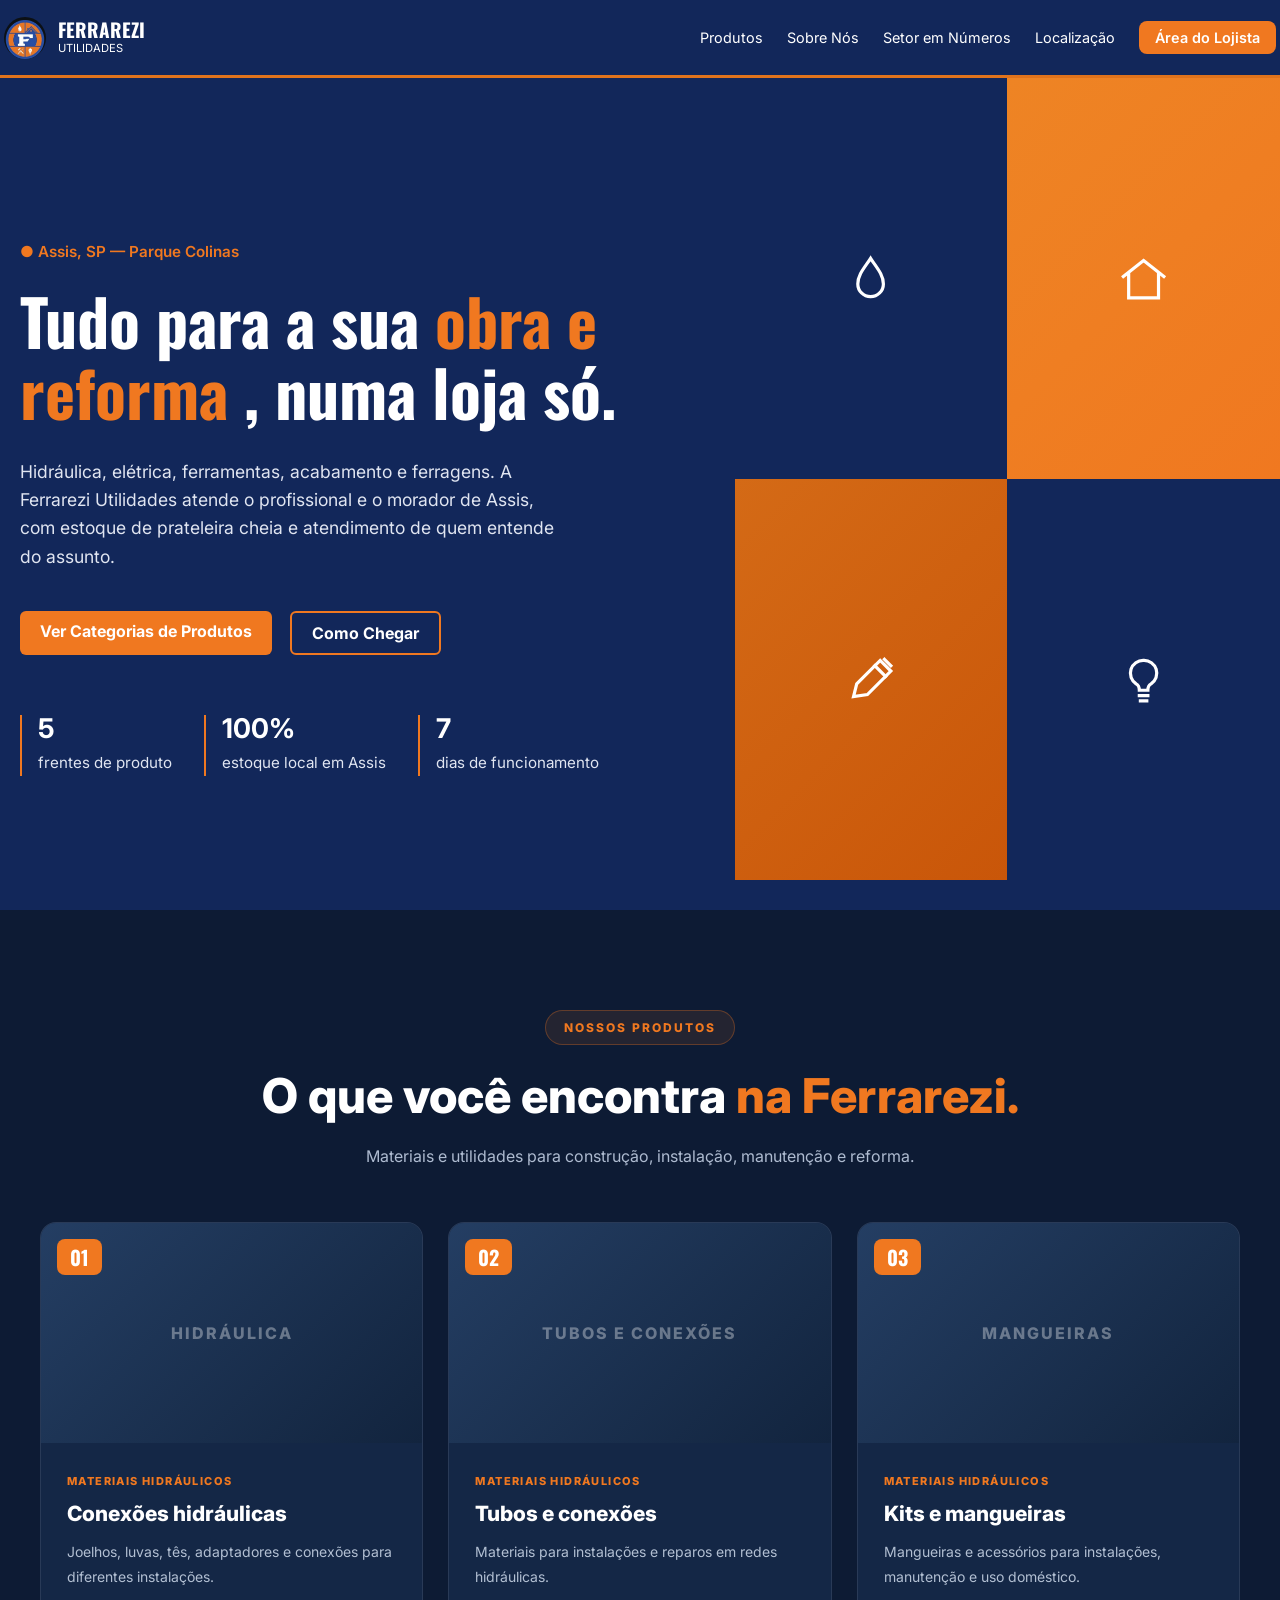
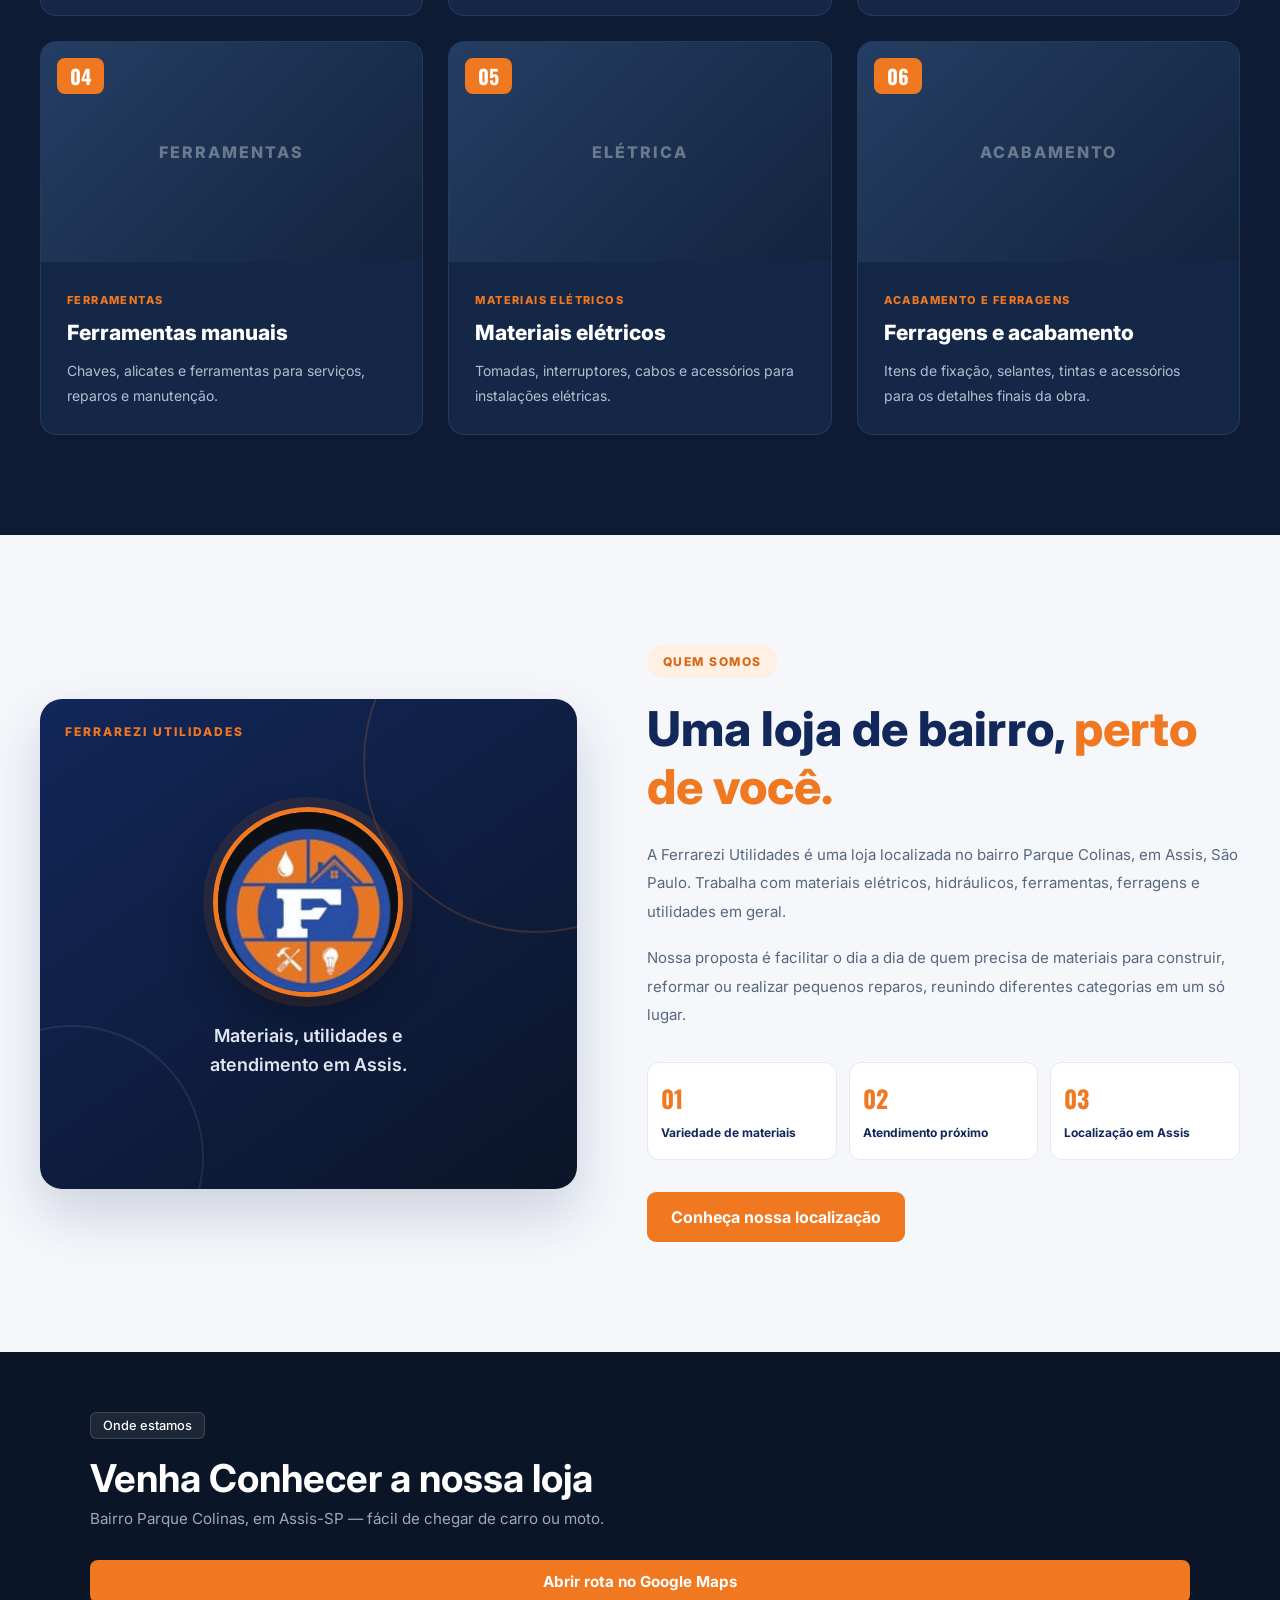
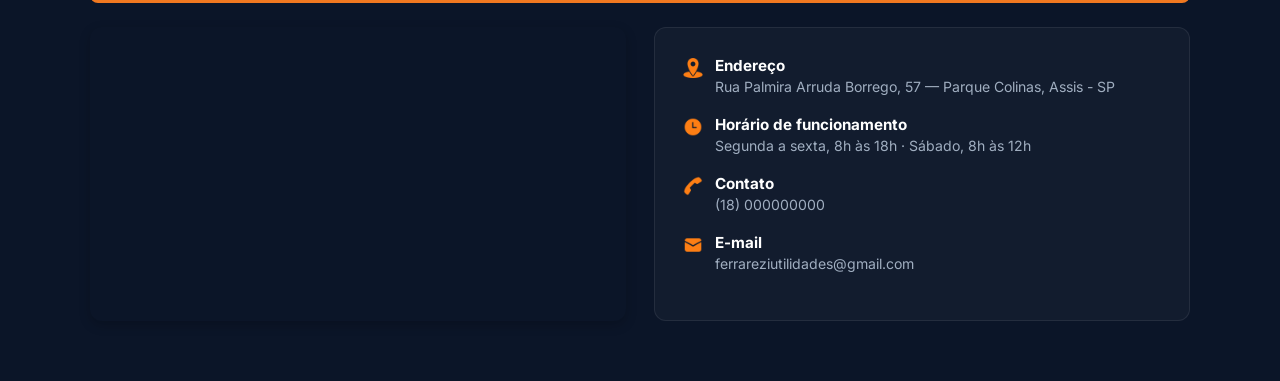
==== commit c92ecc1a: "Merge pull request #1 from Lannister-house/pagina-produtos Atualiza categorias de produtos e secao s" ====
--- a/frontend/index.html
+++ b/frontend/index.html
@@ -1,51 +1,66 @@
+
 <!DOCTYPE html>
 <html lang="pt-br">
+
 <head>
     <meta charset="UTF-8">
     <meta name="viewport" content="width=device-width, initial-scale=1.0">
-    
     <title>Ferrarezi Utilidades</title>
-    <link rel="stylesheet" href="style.css"/>
+    <link rel="stylesheet" href="style.css">
 </head>
+
 <body>
+
+    <!-- NAVEGAÇÃO -->
     <nav>
         <a class="logo" href="#" aria-label="Ferrarezi Utilidades - início">
-            <img src="../imagens/logo_ferrarezi.jpg" alt="">
+            <img src="../imagens/logo_ferrarezi.jpg" alt="Logo Ferrarezi Utilidades">
             <span>
                 <strong>FERRAREZI</strong>
                 <small>UTILIDADES</small>
             </span>
         </a>
+
         <div class="links_navegacao">
             <a href="#produtos">Produtos</a>
-            <a href="#sobre-nos">Sobre Nós</a> 
+            <a href="#sobre-nos">Sobre Nós</a>
             <a href="#setor-em-numeros">Setor em Números</a>
-            <a href="#localizacao">Localização</a>  
-            <a href="login.html" class="btn_lojista">Área do Lojista</a> 
-        </div>
-
-
+            <a href="#localizacao">Localização</a>
+            <a href="login.html" class="btn_lojista">Área do Lojista</a>
+        </div>
     </nav>
 
+    <!-- APRESENTAÇÃO -->
     <main class="apresentacao">
         <div class="apresentacao_conteudo">
+
             <p class="localizacao">● Assis, SP — Parque Colinas</p>
 
             <h1 class="titulo_principal">
-                Tudo para a sua <span class="destaque_laranja">obra e<br> reforma</span>, numa loja só.
+                Tudo para a sua
+                <span class="destaque_laranja">
+                    obra e<br> reforma
+                </span>,
+                numa loja só.
             </h1>
 
             <p class="descricao">
-                Hidráulica, elétrica, ferramentas, acabamento e ferragens. A Ferrarezi Utilidades
-                atende o profissional e o morador de Assis, com estoque de prateleira
-                cheia e atendimento de quem entende do assunto.
+                Hidráulica, elétrica, ferramentas, acabamento e ferragens.
+                A Ferrarezi Utilidades atende o profissional e o morador
+                de Assis, com estoque de prateleira cheia e atendimento
+                de quem entende do assunto.
             </p>
 
             <div class="container_botoes">
-                <p class="botao botao1">Ver Categorias de Produtos</p>
-                <a href="#localizacao" class="botao botao2">Como Chegar</a> 
-            </div>
-    
+                <a class="botao botao1" href="#produtos">
+                    Ver Categorias de Produtos
+                </a>
+
+                <a class="botao botao2" href="#localizacao">
+                    Como Chegar
+                </a>
+            </div>
+
             <div class="container_dados">
                 <div class="dados">
                     <strong>5</strong>
@@ -62,111 +77,348 @@
                     <small class="dados_descricao">dias de funcionamento</small>
                 </div>
             </div>
+
         </div>
 
         <div class="painel_categorias" aria-hidden="true">
+
             <div class="categoria_icone categoria_azul">
                 <svg viewBox="0 0 48 48" fill="none">
-                    <path d="M24 5C19 13 12 20 12 29a12 12 0 0 0 24 0C36 20 29 13 24 5Z" />
+                    <path d="M24 5C19 13 12 20 12 29a12 12 0 0 0 24 0C36 20 29 13 24 5Z"/>
                 </svg>
             </div>
+
             <div class="categoria_icone categoria_laranja">
                 <svg viewBox="0 0 48 48" fill="none">
-                    <path d="M5 22 24 7l19 15M10 20v22h28V20" />
+                    <path d="M5 22 24 7l19 15M10 20v22h28V20"/>
                 </svg>
             </div>
+
             <div class="categoria_icone categoria_laranja_escuro">
                 <svg viewBox="0 0 48 48" fill="none">
-                    <path d="m8 40 3-12L33 6l10 10-22 22-13 2Z" />
-                    <path d="m28 11 10 10M37 5l6 6" />
+                    <path d="m8 40 3-12L33 6l10 10-22 22-13 2Z"/>
+                    <path d="m28 11 10 10M37 5l6 6"/>
                 </svg>
             </div>
+
             <div class="categoria_icone categoria_azul">
                 <svg viewBox="0 0 48 48" fill="none">
-                    <path d="M24 6a12 12 0 0 0-7 22c2 1 3 4 3 6h8c0-2 1-5 3-6a12 12 0 0 0-7-22Z" />
-                    <path d="M20 39h8M21 44h6" />
+                    <path d="M24 6a12 12 0 0 0-7 22c2 1 3 4 3 6h8c0-2 1-5 3-6a12 12 0 0 0-7-22Z"/>
+                    <path d="M20 39h8M21 44h6"/>
                 </svg>
             </div>
-        </div>
-
-        
+
+        </div>
     </main>
-    <section id="produtos">
+
+    <!-- ===================================
+         PRODUTOS - CATEGORIAS DA FERRAREZI
+         =================================== -->
+    <section id="produtos" class="secao_produtos">
+        <div class="produtos_container">
+
+            <div class="produtos_cabecalho">
+                <span class="produtos_etiqueta">NOSSOS PRODUTOS</span>
+
+                <h2>
+                    O que você encontra
+                    <span>na Ferrarezi.</span>
+                </h2>
+
+                <p>
+                    Materiais e utilidades para construção, instalação,
+                    manutenção e reforma.
+                </p>
+            </div>
+
+            <div class="categorias_grid">
+
+                <!-- CATEGORIA 01 -->
+                <article class="categoria_card">
+                    <div class="categoria_foto">
+                        <span class="categoria_numero">01</span>
+                        <div class="categoria_foto_placeholder">HIDRÁULICA</div>
+                    </div>
+
+                    <div class="categoria_conteudo">
+                        <span class="categoria_tipo">MATERIAIS HIDRÁULICOS</span>
+                        <h3>Conexões hidráulicas</h3>
+                        <p>
+                            Joelhos, luvas, tês, adaptadores e conexões
+                            para diferentes instalações.
+                        </p>
+                    </div>
+                </article>
+
+                <!-- CATEGORIA 02 -->
+                <article class="categoria_card">
+                    <div class="categoria_foto">
+                        <span class="categoria_numero">02</span>
+                        <div class="categoria_foto_placeholder">TUBOS E CONEXÕES</div>
+                    </div>
+
+                    <div class="categoria_conteudo">
+                        <span class="categoria_tipo">MATERIAIS HIDRÁULICOS</span>
+                        <h3>Tubos e conexões</h3>
+                        <p>
+                            Materiais para instalações e reparos
+                            em redes hidráulicas.
+                        </p>
+                    </div>
+                </article>
+
+                <!-- CATEGORIA 03 -->
+                <article class="categoria_card">
+                    <div class="categoria_foto">
+                        <span class="categoria_numero">03</span>
+                        <div class="categoria_foto_placeholder">MANGUEIRAS</div>
+                    </div>
+
+                    <div class="categoria_conteudo">
+                        <span class="categoria_tipo">MATERIAIS HIDRÁULICOS</span>
+                        <h3>Kits e mangueiras</h3>
+                        <p>
+                            Mangueiras e acessórios para instalações,
+                            manutenção e uso doméstico.
+                        </p>
+                    </div>
+                </article>
+
+                <!-- CATEGORIA 04 -->
+                <article class="categoria_card">
+                    <div class="categoria_foto">
+                        <span class="categoria_numero">04</span>
+                        <div class="categoria_foto_placeholder">FERRAMENTAS</div>
+                    </div>
+
+                    <div class="categoria_conteudo">
+                        <span class="categoria_tipo">FERRAMENTAS</span>
+                        <h3>Ferramentas manuais</h3>
+                        <p>
+                            Chaves, alicates e ferramentas para
+                            serviços, reparos e manutenção.
+                        </p>
+                    </div>
+                </article>
+
+                <!-- CATEGORIA 05 -->
+                <article class="categoria_card">
+                    <div class="categoria_foto">
+                        <span class="categoria_numero">05</span>
+                        <div class="categoria_foto_placeholder">ELÉTRICA</div>
+                    </div>
+
+                    <div class="categoria_conteudo">
+                        <span class="categoria_tipo">MATERIAIS ELÉTRICOS</span>
+                        <h3>Materiais elétricos</h3>
+                        <p>
+                            Tomadas, interruptores, cabos e acessórios
+                            para instalações elétricas.
+                        </p>
+                    </div>
+                </article>
+
+                <!-- CATEGORIA 06 -->
+                <article class="categoria_card">
+                    <div class="categoria_foto">
+                        <span class="categoria_numero">06</span>
+                        <div class="categoria_foto_placeholder">ACABAMENTO</div>
+                    </div>
+
+                    <div class="categoria_conteudo">
+                        <span class="categoria_tipo">ACABAMENTO E FERRAGENS</span>
+                        <h3>Ferragens e acabamento</h3>
+                        <p>
+                            Itens de fixação, selantes, tintas
+                            e acessórios para os detalhes finais da obra.
+                        </p>
+                    </div>
+                </article>
+
+            </div>
+
+        </div>
     </section>
-    <section id="sobre-nos">
+
+    <!-- ===================================
+         SOBRE NÓS - UMA LOJA DE BAIRRO
+         =================================== -->
+    <section id="sobre-nos" class="secao_sobre">
+        <div class="sobre_container">
+
+            <div class="sobre_visual">
+                <span class="sobre_selo">FERRAREZI UTILIDADES</span>
+
+                <div class="sobre_visual_conteudo">
+                    <img
+    src="../imagens/imagem.png"
+    alt="Logo da Ferrarezi Utilidades"
+    class="sobre_visual_logo"
+>
+                    <p>Materiais, utilidades e atendimento em Assis.</p>
+                </div>
+            </div>
+
+            <div class="sobre_conteudo">
+                <span class="sobre_etiqueta">QUEM SOMOS</span>
+
+                <h2>
+                    Uma loja de bairro,
+                    <span>perto de você.</span>
+                </h2>
+
+                <p>
+                    A Ferrarezi Utilidades é uma loja localizada
+                    no bairro Parque Colinas, em Assis, São Paulo.
+                    Trabalha com materiais elétricos, hidráulicos,
+                    ferramentas, ferragens e utilidades em geral.
+                </p>
+
+                <p>
+                    Nossa proposta é facilitar o dia a dia de quem
+                    precisa de materiais para construir, reformar
+                    ou realizar pequenos reparos, reunindo diferentes
+                    categorias em um só lugar.
+                </p>
+
+                <div class="sobre_destaques">
+                    <div class="sobre_destaque">
+                        <strong>01</strong>
+                        <span>Variedade de materiais</span>
+                    </div>
+
+                    <div class="sobre_destaque">
+                        <strong>02</strong>
+                        <span>Atendimento próximo</span>
+                    </div>
+
+                    <div class="sobre_destaque">
+                        <strong>03</strong>
+                        <span>Localização em Assis</span>
+                    </div>
+                </div>
+
+                <a class="sobre_botao" href="#localizacao">
+                    Conheça nossa localização
+                </a>
+            </div>
+
+        </div>
+    </section>
+
+    <!-- SETOR EM NÚMEROS - ÁREA DOS COLEGAS -->
     <section id="setor-em-numeros">
     </section>
 
+    <!-- LOCALIZAÇÃO -->
     <section id="localizacao" class="secao_escura">
-  <div class="conteudo_localizacao">
-    <div class="cabecalho_localizacao">
-      <span class="tag_onde_estamos">Onde estamos</span>
-      <h2 class="titulo_localizacao">Venha Conhecer a nossa loja</h2> 
-      <p class="descricao_localizacao">
-        Bairro Parque Colinas, em Assis-SP — fácil de chegar de carro ou moto.
-      </p>
-    </div>
-
-    <a href="https://maps.google.com/?q=Rua+Palmira+Arruda+Borrego,+57,+Parque+Colinas,+Assis+-+SP" 
-   target="_blank" 
-   class="btn_abrir_maps">
-   Abrir rota no Google Maps
-</a>
-    
-    <div class="grid_localizacao">
-      <div class="card_mapa">
-        <iframe
-          src="https://www.google.com/maps/embed?pb=!1m18!1m12!1m3!1d3680.123456789!2d-50.412345!3d-22.654321!2m3!1f0!2f0!3f0!3m2!1i1024!2i768!4f13.1!3m3!1m2!1s0x0%3A0x0!2zMjLCsDM5JzE1LjYiUyA1MMKwMjQnNDQuNCJX!5e0!3m2!1wpt-BR!2sbr!4v1234567890"
-          width="100%"
-          height="260"
-          style="border:0;"
-          allowfullscreen=""
-          loading="lazy">
-        </iframe>
-      </div>
-
-      <div class="card_info">
-        <div class="item_info">
-          <div class="icone_info">
-          <img src="../imagens/icons8-localização-50.png" alt="Ícone de localização" width="24" height="24"> 
-          </div>
-            <div class="texto_info">
-            <strong>Endereço</strong>
-            <p>Rua Palmira Arruda Borrego, 57 — Parque Colinas, Assis - SP</p>
-          </div>
-        </div>
-
-        <div class="item_info">
-          <div class="icone_info">
-            <img src="../imagens/icons8-time-50.png" alt="Ícone de horário" width="24" height="24">
-          </div>
-          <div class="texto_info">
-            <strong>Horário de funcionamento</strong>
-            <p>Segunda a sexta, 8h às 18h · Sábado, 8h às 12h</p>
-          </div>
-        </div>
-
-        <div class="item_info"> 
-          <div class="icone_info">
-            <img src="../imagens/icons8-contato-50.png" alt="Ícone de telefone" width="24" height="24">
-          </div>
-          <div class="texto_info">
-            <strong>Contato</strong> 
-            <p>(18) 000000000</p>
-          </div>
-        </div>
-
-        <div class="item_info">
-          <div class="icone_info">
-            <img src="../imagens/icons8-nova-mensagem-48.png" alt="Ícone de e-mail" width="24" height="24"> 
-          </div>
-          <div class="texto_info">
-            <strong>E-mail</strong>
-            <p>ferrareziutilidades@gmail.com 
-
-        
-        </p>
-      </div>
-    </div>
-  </div>
-</section>+        <div class="conteudo_localizacao">
+
+            <div class="cabecalho_localizacao">
+                <span class="tag_onde_estamos">Onde estamos</span>
+
+                <h2 class="titulo_localizacao">
+                    Venha Conhecer a nossa loja
+                </h2>
+
+                <p class="descricao_localizacao">
+                    Bairro Parque Colinas, em Assis-SP — fácil
+                    de chegar de carro ou moto.
+                </p>
+            </div>
+
+            <a
+                href="https://maps.google.com/?q=Rua+Palmira+Arruda+Borrego,+57,+Parque+Colinas,+Assis+-+SP"
+                target="_blank"
+                rel="noopener noreferrer"
+                class="btn_abrir_maps"
+            >
+                Abrir rota no Google Maps
+            </a>
+
+            <div class="grid_localizacao">
+
+                <div class="card_mapa">
+                    <iframe
+                        src="https://www.google.com/maps/embed?pb=!1m18!1m12!1m3!1d3680.123456789!2d-50.412345!3d-22.654321!2m3!1f0!2f0!3f0!3m2!1i1024!2i768!4f13.1!3m3!1m2!1s0x0%3A0x0!2zMjLCsDM5JzE1LjYiUyA1MMKwMjQnNDQuNCJX!5e0!3m2!1wpt-BR!2sbr!4v1234567890"
+                        width="100%"
+                        height="260"
+                        style="border:0;"
+                        allowfullscreen
+                        loading="lazy"
+                        title="Localização da Ferrarezi Utilidades"
+                    ></iframe>
+                </div>
+
+                <div class="card_info">
+
+                    <div class="item_info">
+                        <div class="icone_info">
+                            <img src="../imagens/icons8-localização-50.png"
+                                 alt="Ícone de localização"
+                                 width="24" height="24">
+                        </div>
+
+                        <div class="texto_info">
+                            <strong>Endereço</strong>
+                            <p>
+                                Rua Palmira Arruda Borrego, 57 —
+                                Parque Colinas, Assis - SP
+                            </p>
+                        </div>
+                    </div>
+
+                    <div class="item_info">
+                        <div class="icone_info">
+                            <img src="../imagens/icons8-time-50.png"
+                                 alt="Ícone de horário"
+                                 width="24" height="24">
+                        </div>
+
+                        <div class="texto_info">
+                            <strong>Horário de funcionamento</strong>
+                            <p>
+                                Segunda a sexta, 8h às 18h ·
+                                Sábado, 8h às 12h
+                            </p>
+                        </div>
+                    </div>
+
+                    <div class="item_info">
+                        <div class="icone_info">
+                            <img src="../imagens/icons8-contato-50.png"
+                                 alt="Ícone de telefone"
+                                 width="24" height="24">
+                        </div>
+
+                        <div class="texto_info">
+                            <strong>Contato</strong>
+                            <p>(18) 000000000</p>
+                        </div>
+                    </div>
+
+                    <div class="item_info">
+                        <div class="icone_info">
+                            <img src="../imagens/icons8-nova-mensagem-48.png"
+                                 alt="Ícone de e-mail"
+                                 width="24" height="24">
+                        </div>
+
+                        <div class="texto_info">
+                            <strong>E-mail</strong>
+                            <p>ferrareziutilidades@gmail.com</p>
+                        </div>
+                    </div>
+
+                </div>
+            </div>
+
+        </div>
+    </section>
+
+    <script src="script.js" defer></script>
+
+</body>
+</html>
+
+
--- a/frontend/style.css
+++ b/frontend/style.css
@@ -1,4 +1,9 @@
-@import url('https://fonts.googleapis.com/css2?family=Inter:wght@400;600;800&family=Oswald:wght@700&display=swap');
+
+@import url('https://fonts.googleapis.com/css2?family=Inter:wght@400;600;700;800&family=Oswald:wght@700&display=swap');
+
+/* ==========================================
+   CONFIGURAÇÕES GERAIS
+========================================== */
 
 * {
     box-sizing: border-box;
@@ -6,11 +11,28 @@
     padding: 0;
 }
 
+html {
+    scroll-behavior: smooth;
+    scroll-padding-top: 20px;
+}
+
 body {
     background-color: #12275a;
     font-family: 'Inter', sans-serif;
     min-height: 100vh;
 }
+
+img {
+    max-width: 100%;
+}
+
+a {
+    text-decoration: none;
+}
+
+/* ==========================================
+   NAVEGAÇÃO
+========================================== */
 
 nav {
     align-items: center;
@@ -61,11 +83,19 @@
 }
 
 .links_navegacao a {
-    color: #fff;
+    color: #ffffff;
     font-size: 0.9rem;
-    text-decoration: none; 
-}
-
+    display: inline-block;
+    transition: transform 0.2s ease;
+}
+
+.links_navegacao a:hover {
+    transform: translateY(-3px);
+}
+
+.links_navegacao a:active {
+    transform: translateY(1px);
+}
 
 .links_navegacao .btn_lojista {
     background-color: #f07820;
@@ -73,14 +103,16 @@
     padding: 8px 16px;
     border-radius: 8px;
     font-weight: 600;
-    text-decoration: none;
-    display: inline-block;
 }
 
 .links_navegacao .btn_lojista:hover {
     background-color: #e0731c;
     transform: translateY(-2px);
 }
+
+/* ==========================================
+   APRESENTAÇÃO
+========================================== */
 
 .apresentacao {
     align-items: center;
@@ -154,32 +186,9 @@
     max-width: 550px;
 }
 
-@media (max-width: 700px) {
-    .apresentacao {
-        padding: 60px 20px 30px;
-    }
-
-    .titulo_principal {
-        font-size: clamp(2.5rem, 7.3vw, 3rem);
-    }
-}
-
-@media (max-width: 800px) {
-    .apresentacao {
-        grid-template-columns: 1fr;
-        padding-right: 20px;
-    }
-
-    .painel_categorias {
-        aspect-ratio: 1.55;
-        height: auto;
-        margin: 0 auto;
-        max-width: 550px;
-    }
-}
-
 .container_botoes {
     display: flex;
+    flex-wrap: wrap;
     gap: 18px;
     padding-top: 40px;
 }
@@ -192,7 +201,6 @@
     border-radius: 6px;
     cursor: pointer;
     user-select: none;
-    margin: 0;
     text-align: center;
     font-weight: bold;
     transition: background-color 0.2s ease;
@@ -200,7 +208,9 @@
 
 .botao1 {
     background-color: #f07820;
-    transition: background-color 0.2s ease, transform 0.2s ease, box-shadow 0.2s ease;
+    transition: background-color 0.2s ease,
+                transform 0.2s ease,
+                box-shadow 0.2s ease;
 }
 
 .botao1:hover {
@@ -247,89 +257,398 @@
     font-size: 0.95rem;
 }
 
-
+/* ==========================================
+   PRODUTOS - CATEGORIAS
+========================================== */
+
+.secao_produtos {
+    background: #0d1b34;
+    padding: 100px 24px;
+    color: #ffffff;
+}
+
+.produtos_container {
+    max-width: 1200px;
+    margin: 0 auto;
+}
+
+.produtos_cabecalho {
+    text-align: center;
+    margin-bottom: 52px;
+}
+
+.produtos_etiqueta {
+    display: inline-block;
+    color: #f07820;
+    background: rgba(240, 120, 32, 0.1);
+    border: 1px solid rgba(240, 120, 32, 0.3);
+    padding: 9px 18px;
+    border-radius: 30px;
+    font-size: 12px;
+    font-weight: 800;
+    letter-spacing: 2px;
+    margin-bottom: 22px;
+}
+
+.produtos_cabecalho h2 {
+    color: #ffffff;
+    font-size: clamp(30px, 4vw, 48px);
+    font-weight: 800;
+    line-height: 1.2;
+    margin-bottom: 18px;
+}
+
+.produtos_cabecalho h2 span {
+    color: #f07820;
+}
+
+.produtos_cabecalho p {
+    color: #aebbd0;
+    font-size: 16px;
+    line-height: 1.7;
+    max-width: 660px;
+    margin: 0 auto;
+}
+
+/* GRID DAS CATEGORIAS */
+
+.categorias_grid {
+    display: grid;
+    grid-template-columns: repeat(3, minmax(0, 1fr));
+    gap: 25px;
+}
+
+/* CARTÕES */
+
+.categoria_card {
+    background: #142746;
+    border: 1px solid rgba(255, 255, 255, 0.09);
+    border-radius: 16px;
+    overflow: hidden;
+    transition: transform 0.3s ease,
+                box-shadow 0.3s ease,
+                border-color 0.3s ease;
+}
+
+.categoria_card:hover {
+    transform: translateY(-7px);
+    border-color: rgba(240, 120, 32, 0.6);
+    box-shadow: 0 20px 40px rgba(0, 0, 0, 0.25);
+}
+
+.categoria_foto {
+    height: 220px;
+    position: relative;
+    overflow: hidden;
+    background: linear-gradient(135deg, #243e63, #12243e);
+}
+
+.categoria_foto img {
+    display: block;
+    width: 100%;
+    height: 100%;
+    object-fit: cover;
+    transition: transform 0.4s ease;
+}
+
+.categoria_card:hover .categoria_foto img {
+    transform: scale(1.06);
+}
+
+.categoria_numero {
+    position: absolute;
+    z-index: 2;
+    top: 16px;
+    left: 16px;
+    background: #f07820;
+    color: #ffffff;
+    font-family: 'Oswald', sans-serif;
+    font-size: 20px;
+    font-weight: 700;
+    padding: 8px 13px;
+    border-radius: 8px;
+    line-height: 1;
+}
+
+.categoria_foto_placeholder {
+    display: flex;
+    align-items: center;
+    justify-content: center;
+    height: 100%;
+    padding: 25px;
+    color: rgba(255, 255, 255, 0.35);
+    font-size: 16px;
+    font-weight: 800;
+    letter-spacing: 2px;
+    text-align: center;
+}
+
+.categoria_conteudo {
+    padding: 26px;
+}
+
+.categoria_tipo {
+    display: inline-block;
+    color: #f07820;
+    font-size: 11px;
+    font-weight: 800;
+    letter-spacing: 1.4px;
+    margin-bottom: 12px;
+}
+
+.categoria_conteudo h3 {
+    color: #ffffff;
+    font-size: 21px;
+    font-weight: 800;
+    line-height: 1.35;
+    margin-bottom: 12px;
+}
+
+.categoria_conteudo p {
+    color: #b2bfd2;
+    font-size: 14px;
+    line-height: 1.75;
+}
+
+/* ==========================================
+   SOBRE NÓS - UMA LOJA DE BAIRRO
+========================================== */
+
+.secao_sobre {
+    background: #f5f7fb;
+    padding: 110px 24px;
+}
+
+.sobre_container {
+    max-width: 1200px;
+    margin: 0 auto;
+    display: grid;
+    grid-template-columns: minmax(0, 0.95fr) minmax(0, 1.05fr);
+    gap: 70px;
+    align-items: center;
+}
+
+.sobre_visual {
+    position: relative;
+    min-height: 490px;
+    background: linear-gradient(145deg, #12275a, #0b1528);
+    border-radius: 22px;
+    overflow: hidden;
+    display: flex;
+    align-items: center;
+    justify-content: center;
+    padding: 35px;
+    box-shadow: 0 25px 55px rgba(18, 39, 90, 0.18);
+}
+
+.sobre_visual::before {
+    content: "";
+    position: absolute;
+    width: 340px;
+    height: 340px;
+    border: 2px solid rgba(240, 120, 32, 0.2);
+    border-radius: 50%;
+    top: -110px;
+    right: -130px;
+}
+
+.sobre_visual::after {
+    content: "";
+    position: absolute;
+    width: 260px;
+    height: 260px;
+    border: 2px solid rgba(255, 255, 255, 0.08);
+    border-radius: 50%;
+    bottom: -100px;
+    left: -100px;
+}
+
+.sobre_selo {
+    position: absolute;
+    top: 25px;
+    left: 25px;
+    z-index: 2;
+    color: #f07820;
+    font-size: 12px;
+    font-weight: 800;
+    letter-spacing: 2px;
+}
+
+.sobre_visual_conteudo {
+    position: relative;
+    z-index: 2;
+    text-align: center;
+    max-width: 300px;
+}
+
+.sobre_visual_icone {
+    display: flex;
+    align-items: center;
+    justify-content: center;
+    width: 140px;
+    height: 140px;
+    margin: 0 auto 25px;
+    border-radius: 25px;
+    background: #f07820;
+    color: #ffffff;
+    font-family: 'Oswald', sans-serif;
+    font-size: 95px;
+    font-weight: 700;
+    box-shadow: 0 18px 35px rgba(240, 120, 32, 0.25);
+}
+
+.sobre_visual_conteudo p {
+    color: #e0e5f1;
+    font-size: 18px;
+    line-height: 1.6;
+    font-weight: 600;
+}
+
+.sobre_etiqueta {
+    display: inline-block;
+    color: #d66817;
+    background: #fff0e3;
+    padding: 9px 16px;
+    border-radius: 30px;
+    font-size: 12px;
+    font-weight: 800;
+    letter-spacing: 1.5px;
+    margin-bottom: 22px;
+}
+
+.sobre_conteudo h2 {
+    color: #12275a;
+    font-size: clamp(32px, 4vw, 48px);
+    line-height: 1.2;
+    font-weight: 800;
+    margin-bottom: 25px;
+}
+
+.sobre_conteudo h2 span {
+    color: #f07820;
+}
+
+.sobre_conteudo > p {
+    color: #58677d;
+    font-size: 15px;
+    line-height: 1.9;
+    margin-bottom: 18px;
+}
+
+.sobre_destaques {
+    display: grid;
+    grid-template-columns: repeat(3, minmax(0, 1fr));
+    gap: 12px;
+    margin: 32px 0;
+}
+
+.sobre_destaque {
+    background: #ffffff;
+    border: 1px solid #e5eaf2;
+    border-radius: 12px;
+    padding: 17px 13px;
+}
+
+.sobre_destaque strong {
+    display: block;
+    color: #f07820;
+    font-family: 'Oswald', sans-serif;
+    font-size: 24px;
+    margin-bottom: 8px;
+}
+
+.sobre_destaque span {
+    display: block;
+    color: #12275a;
+    font-size: 12px;
+    line-height: 1.5;
+    font-weight: 700;
+}
+
+.sobre_botao {
+    display: inline-block;
+    background: #f07820;
+    color: #ffffff;
+    padding: 15px 24px;
+    border-radius: 9px;
+    font-weight: 700;
+    transition: background 0.2s ease, transform 0.2s ease;
+}
+
+.sobre_botao:hover {
+    background: #d66817;
+    transform: translateY(-3px);
+}
+
+/* ==========================================
+   LOCALIZAÇÃO
+========================================== */
 
 .secao_escura {
-  background-color: #0b1528; 
-  padding: 60px 20px;
+    background-color: #0b1528;
+    padding: 60px 20px;
 }
 
 .conteudo_localizacao {
-  max-width: 1100px;
-  margin: 0 auto;
-}
-
+    max-width: 1100px;
+    margin: 0 auto;
+}
 
 .tag_onde_estamos {
-  display: inline-block;
-  background-color: rgba(255, 255, 255, 0.08);
-  color: #ffffff;
-  font-size: 0.8rem;
-  font-weight: 500;
-  padding: 5px 12px;
-  border-radius: 6px;
-  border: 1px solid rgba(255, 255, 255, 0.15);
-  margin-bottom: 16px;
-}
-
-.links_navegacao a {
     display: inline-block;
-    transition: transform 0.2s ease;
-}
-
-.links_navegacao a:hover {
-    transform: translateY(-3px);
-}
-
-.links_navegacao a:active {
-    transform: translateY(1px);
+    background-color: rgba(255, 255, 255, 0.08);
+    color: #ffffff;
+    font-size: 0.8rem;
+    font-weight: 500;
+    padding: 5px 12px;
+    border-radius: 6px;
+    border: 1px solid rgba(255, 255, 255, 0.15);
+    margin-bottom: 16px;
 }
 
 .titulo_localizacao {
-  color: #ffffff;
-  font-size: 2.4rem;
-  font-weight: 700;
-  margin: 0 0 8px 0;
+    color: #ffffff;
+    font-size: 2.4rem;
+    font-weight: 700;
+    margin-bottom: 8px;
 }
 
 .descricao_localizacao {
-  color: #9aa8bc;
-  font-size: 0.95rem;
-  margin: 0 0 32px 0;
-}
-
+    color: #9aa8bc;
+    font-size: 0.95rem;
+    margin-bottom: 32px;
+}
 
 .grid_localizacao {
-  display: grid;
-  grid-template-columns: 1fr 1fr;
-  gap: 28px;
-  align-items: stretch;
-}
-
+    display: grid;
+    grid-template-columns: 1fr 1fr;
+    gap: 28px;
+    align-items: stretch;
+}
 
 .card_mapa {
-  border-radius: 12px;
-  overflow: hidden;
-  box-shadow: 0 4px 12px rgba(0, 0, 0, 0.2);
+    border-radius: 12px;
+    overflow: hidden;
+    box-shadow: 0 4px 12px rgba(0, 0, 0, 0.2);
 }
 
 .card_mapa iframe {
-  width: 100%;
-  height: 100%;
-  min-height: 280px;
-  display: block;
+    width: 100%;
+    height: 100%;
+    min-height: 280px;
+    display: block;
 }
 
 .btn_abrir_maps {
     display: block;
     background-color: #f07820;
-    color: #ffffff !important;
+    color: #ffffff;
     text-align: center;
     padding: 12px;
     border-radius: 8px;
-    text-decoration: none; 
     font-weight: bold;
     font-size: 0.95rem;
+    margin-bottom: 24px;
     transition: background-color 0.2s ease;
 }
 
@@ -338,86 +657,68 @@
 }
 
 .card_info {
-  background-color: rgba(255, 255, 255, 0.03);
-  border: 1px solid rgba(255, 255, 255, 0.08);
-  border-radius: 12px;
-  padding: 28px;
-  display: flex;
-  flex-direction: column;
-  justify-content: space-between;
+    background-color: rgba(255, 255, 255, 0.03);
+    border: 1px solid rgba(255, 255, 255, 0.08);
+    border-radius: 12px;
+    padding: 28px;
+    display: flex;
+    flex-direction: column;
+    justify-content: space-between;
 }
 
 .item_info {
-  display: flex;
-  align-items: flex-start;
-  gap: 14px;
-  margin-bottom: 20px;
+    display: flex;
+    align-items: flex-start;
+    gap: 12px;
+    margin-bottom: 20px;
 }
 
 .icone_info {
-  color: #f07820;
-  font-size: 1.2rem;
-  line-height: 1;
+    width: 20px;
+    height: 20px;
+    min-width: 20px;
+    display: flex;
+    align-items: center;
+    justify-content: center;
+    margin-top: 2px;
+    color: #f07820;
+}
+
+.icone_info img {
+    width: 100%;
+    height: 100%;
+    object-fit: contain;
 }
 
 .texto_info strong {
-  color: #ffffff;
-  display: block;
-  font-size: 0.95rem;
-  font-weight: 700;
-  margin-bottom: 3px;
+    color: #ffffff;
+    display: block;
+    font-size: 0.95rem;
+    font-weight: 700;
+    margin-bottom: 3px;
 }
 
 .texto_info p {
-  color: #a0aec0;
-  font-size: 0.88rem;
-  margin: 0;
-}
+    color: #a0aec0;
+    font-size: 0.88rem;
+}
+
+/* Estilos auxiliares preservados */
 
 .linha_divisoria {
-  height: 1px;
-  background-color: rgba(255, 255, 255, 0.08);
-  margin: 10px 0 16px 0;
+    height: 1px;
+    background-color: rgba(255, 255, 255, 0.08);
+    margin: 10px 0 16px;
 }
 
 .aviso_ilustrativo {
-  color: #718096;
-  font-size: 0.75rem;
-  margin: 0;
-}
-
-
-@media (max-width: 850px) {
-  .grid_localizacao {
-    grid-template-columns: 1fr;
-  }
-}
-
-
-.item_info {
-  display: flex;
-  align-items: flex-start; 
-  gap: 12px;               
-  margin-bottom: 20px;
-}
-
-
-.icone_info {
-  width: 20px;             
-  height: 20px;            
-  min-width: 20px;        
-  display: flex;
-  align-items: center;
-  justify-content: center;
-  margin-top: 2px;         
-}
-
-
-.icone_img {
-  width: 100%;
-  height: 100%;
-  object-fit: contain;
-}
+    color: #718096;
+    font-size: 0.75rem;
+}
+
+/* ==========================================
+   PÁGINA DE LOGIN
+========================================== */
 
 .corpo_login {
     background-color: #0b1528;
@@ -504,12 +805,160 @@
     display: inline-block;
     margin-top: 20px;
     color: #9aa8bc;
-    text-decoration: none;
     font-size: 0.85rem;
     transition: color 0.2s;
 }
 
 .voltar_home:hover {
     color: #ffffff;
-} 
-
+}
+
+/* ==========================================
+   RESPONSIVIDADE
+========================================== */
+
+@media (max-width: 1100px) {
+    .categorias_grid {
+        grid-template-columns: repeat(2, minmax(0, 1fr));
+    }
+
+    .sobre_container {
+        gap: 35px;
+    }
+}
+
+@media (max-width: 850px) {
+    .grid_localizacao {
+        grid-template-columns: 1fr;
+    }
+
+    .sobre_container {
+        grid-template-columns: 1fr;
+    }
+
+    .sobre_visual {
+        min-height: 350px;
+    }
+
+    nav {
+        flex-wrap: wrap;
+        justify-content: center;
+        gap: 18px;
+        padding: 15px;
+    }
+
+    .links_navegacao {
+        justify-content: center;
+        flex-wrap: wrap;
+        gap: 15px;
+    }
+}
+
+@media (max-width: 800px) {
+    .apresentacao {
+        grid-template-columns: 1fr;
+        padding: 60px 20px 30px;
+    }
+
+    .painel_categorias {
+        aspect-ratio: 1.55;
+        height: auto;
+        margin: 0 auto;
+        max-width: 550px;
+    }
+}
+
+@media (max-width: 600px) {
+    .secao_produtos,
+    .secao_sobre {
+        padding: 65px 16px;
+    }
+
+    .categorias_grid {
+        grid-template-columns: 1fr;
+    }
+
+    .categoria_foto {
+        height: 230px;
+    }
+
+    .sobre_destaques {
+        grid-template-columns: 1fr;
+    }
+
+    .sobre_visual {
+        min-height: 300px;
+    }
+
+    .container_botoes {
+        gap: 12px;
+    }
+
+    .container_dados {
+        gap: 20px;
+    }
+
+    .titulo_localizacao {
+        font-size: 1.9rem;
+    }
+
+    .card_info {
+        padding: 20px;
+    }
+}
+
+@media (max-width: 700px) {
+    .titulo_principal {
+        font-size: clamp(2.5rem, 7.3vw, 3rem);
+    }
+}
+
+
+
+/* ANIMAÇÃO DE ENTRADA DAS CATEGORIAS */
+
+@media (prefers-reduced-motion: no-preference) {
+    .categoria_card.categoria_animada {
+        opacity: 0;
+        transform: translateY(25px);
+        transition:
+            opacity 0.6s ease,
+            transform 0.6s ease,
+            border-color 0.3s ease,
+            box-shadow 0.3s ease;
+    }
+
+    .categoria_card.categoria_animada.categoria_visivel {
+        opacity: 1;
+        transform: translateY(0);
+    }
+
+    .categoria_card.categoria_animada.categoria_visivel:hover {
+        transform: translateY(-7px);
+    }
+}
+
+
+/* LOGO DA FERRAREZI NA SEÇÃO QUEM SOMOS */
+
+.sobre_visual_logo {
+    display: block;
+    width: 190px;
+    height: 190px;
+    object-fit: cover;
+    border-radius: 50%;
+    margin: 0 auto 25px;
+
+    border: 5px solid #f07820;
+
+    box-shadow:
+        0 0 0 10px rgba(240, 120, 32, 0.10),
+        0 20px 45px rgba(0, 0, 0, 0.30);
+
+    transition: transform 0.3s ease;
+}
+
+.sobre_visual_logo:hover {
+    transform: scale(1.05);
+}
+
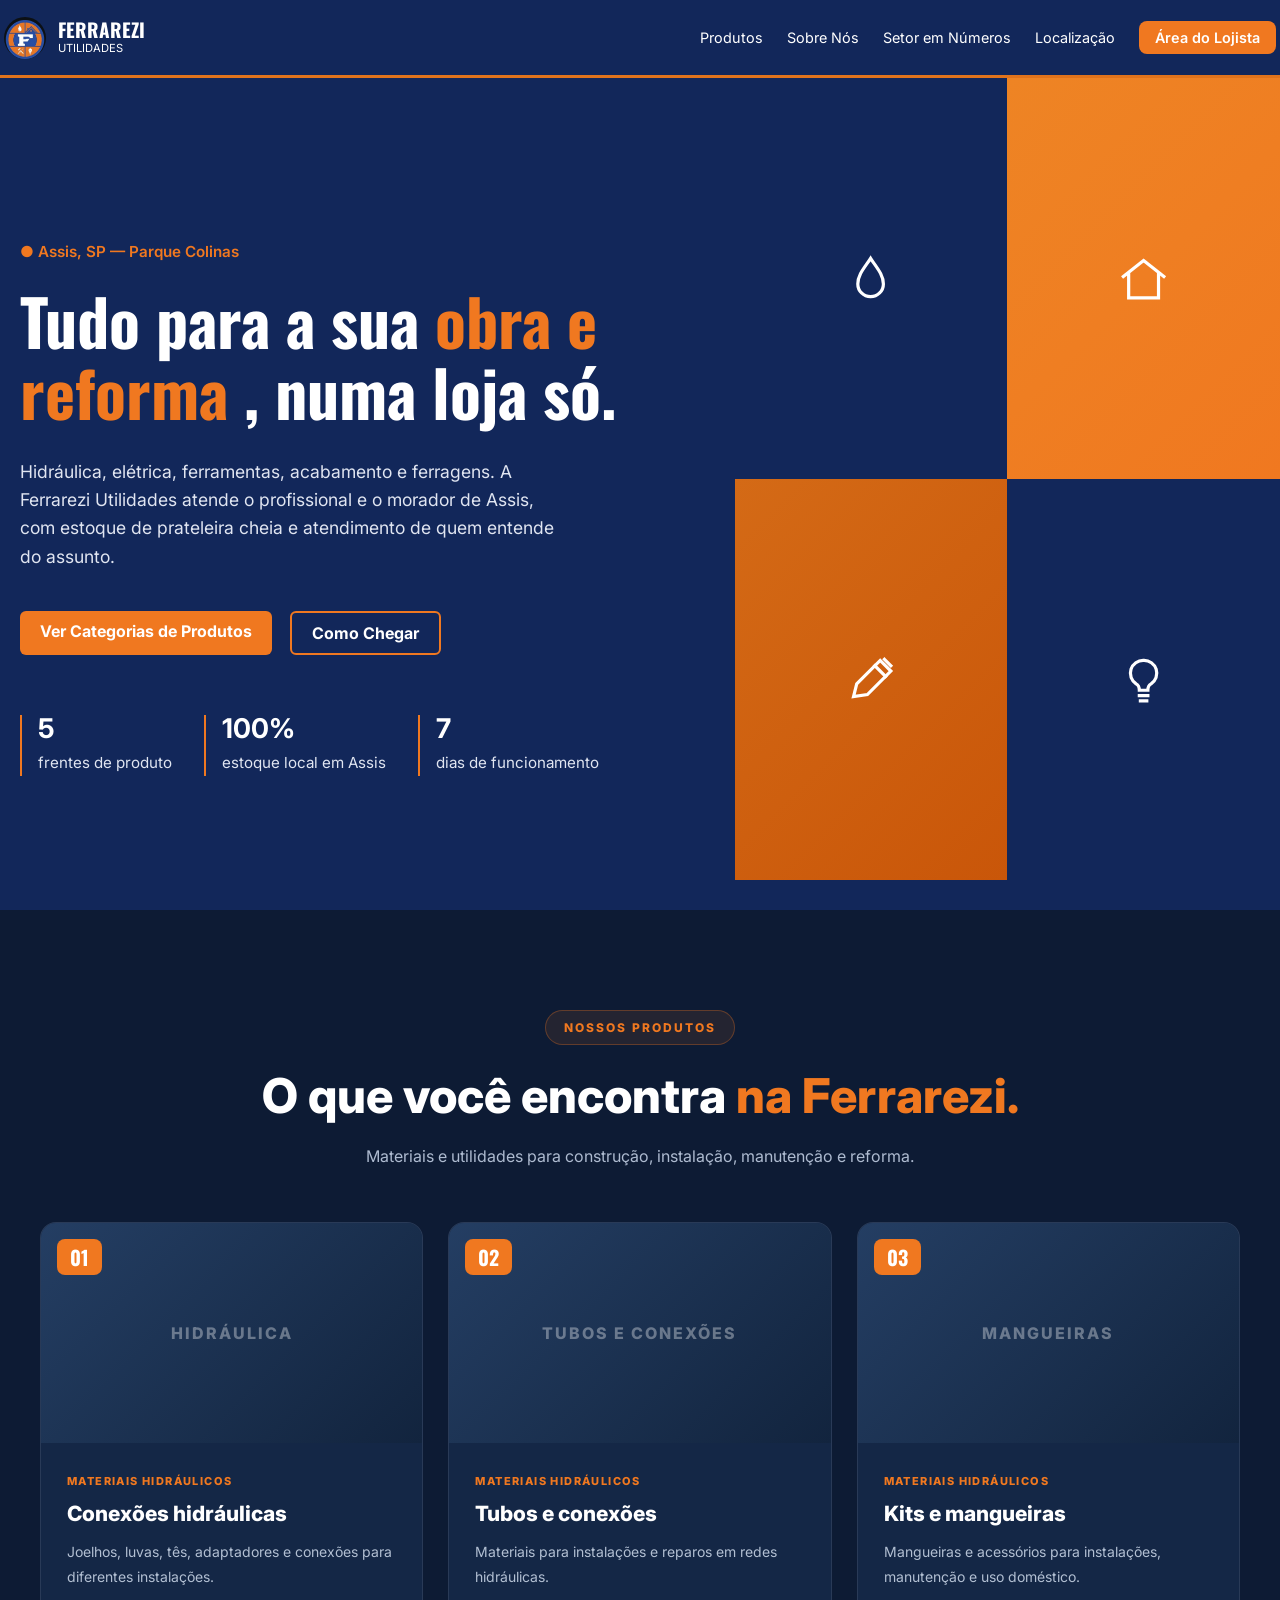
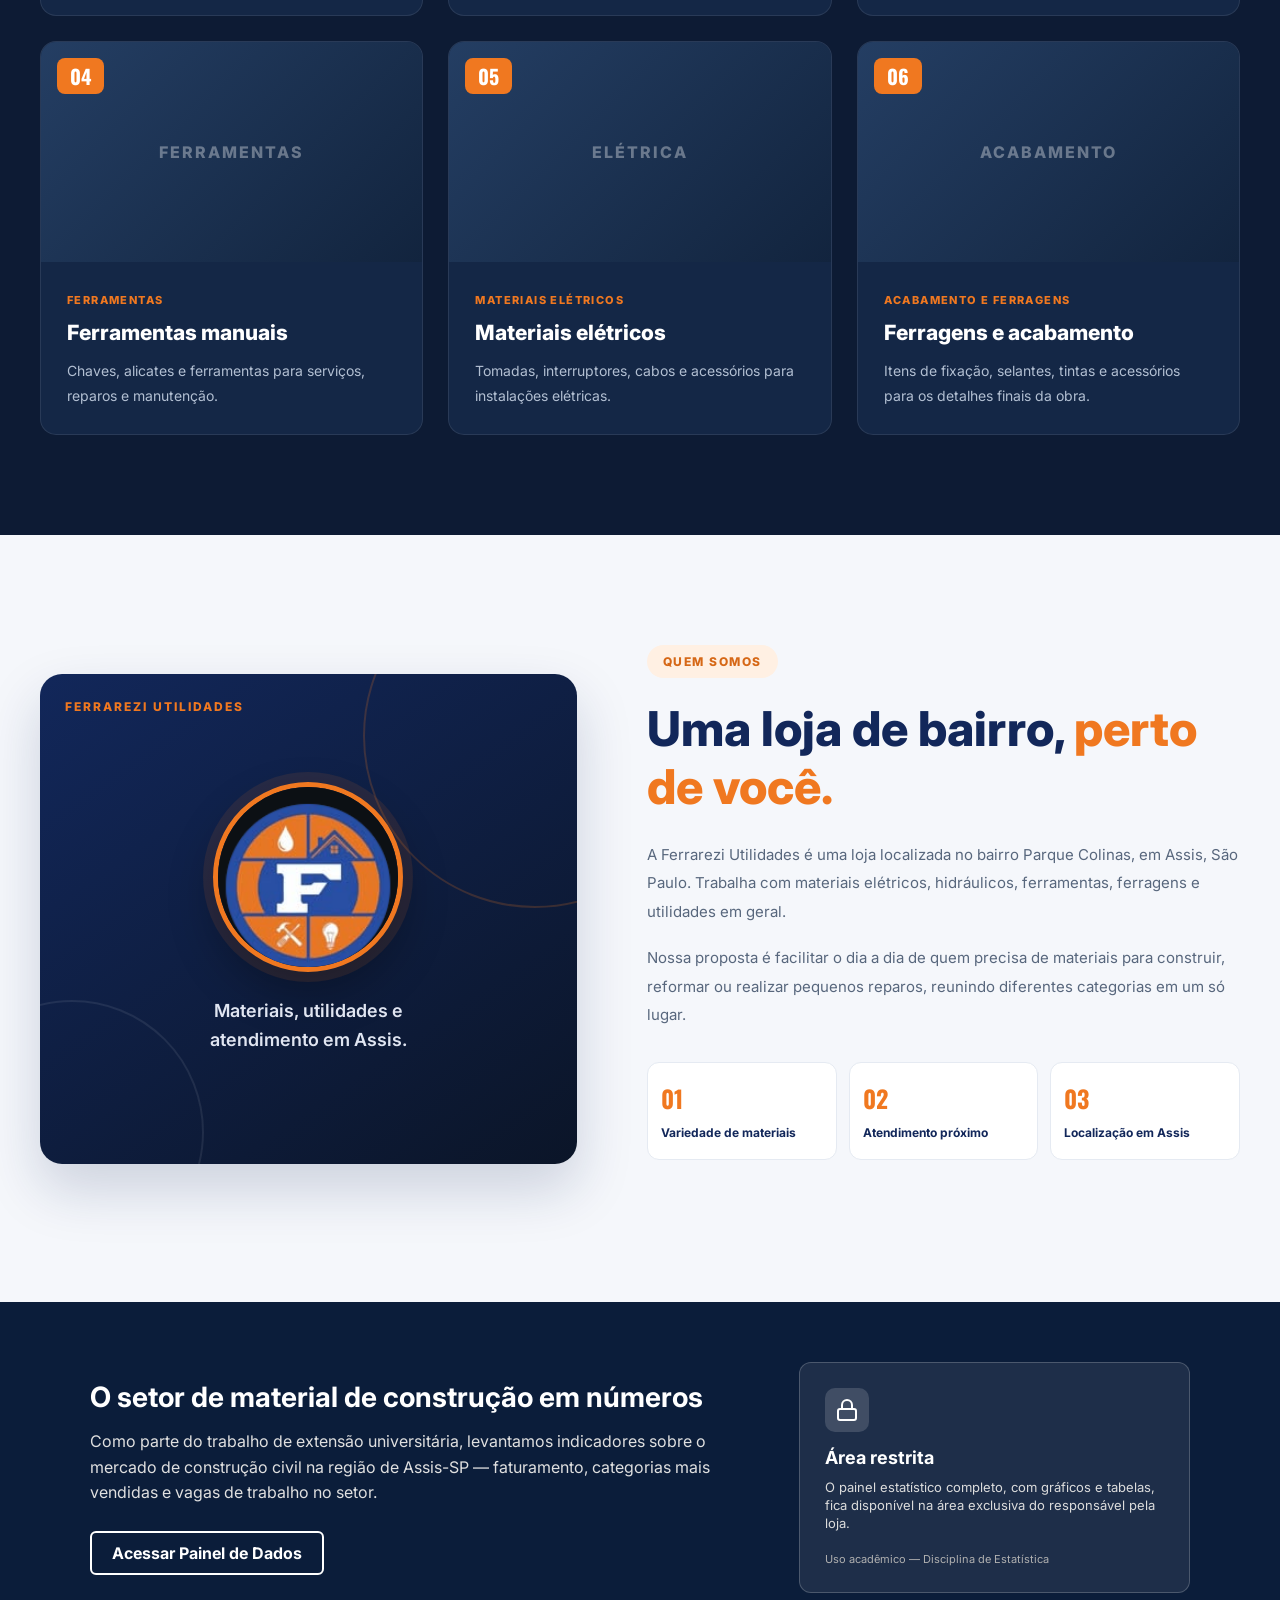
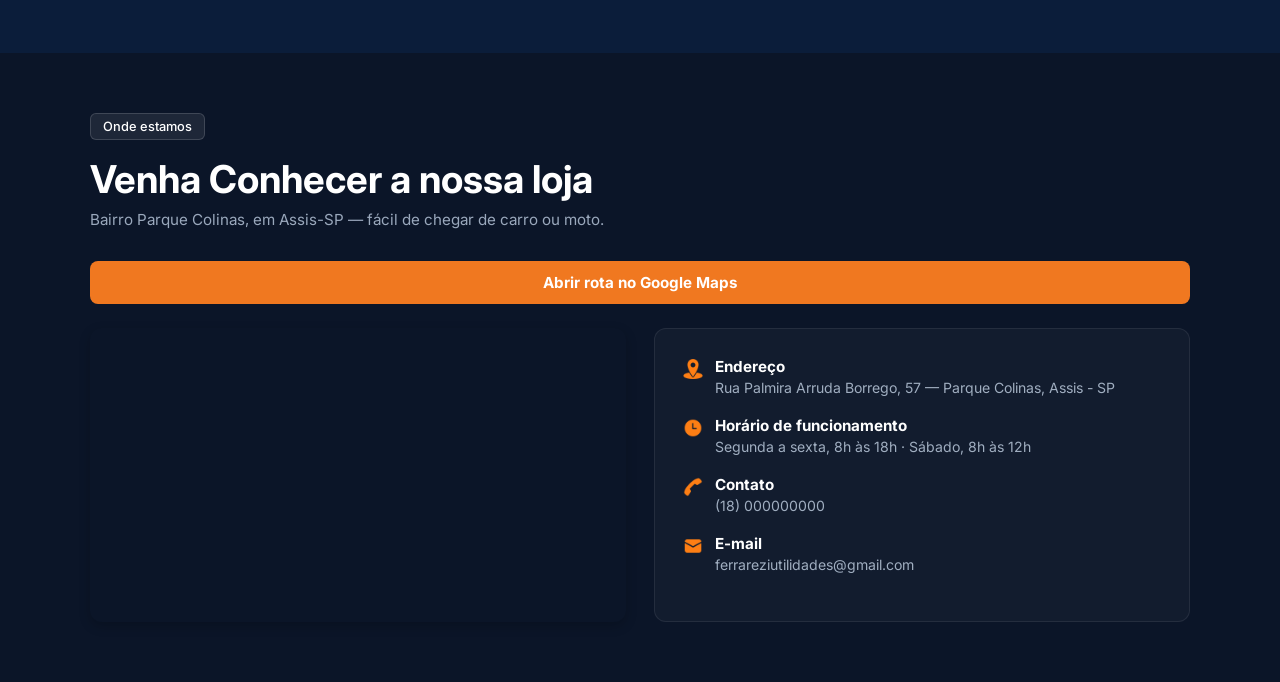
==== commit db6ccf7b: "Atualiza o index e link de login" ====
--- a/frontend/index.html
+++ b/frontend/index.html
@@ -11,7 +11,7 @@
 
 <body>
 
-    <!-- NAVEGAÇÃO -->
+    
     <nav>
         <a class="logo" href="#" aria-label="Ferrarezi Utilidades - início">
             <img src="../imagens/logo_ferrarezi.jpg" alt="Logo Ferrarezi Utilidades">
@@ -30,7 +30,7 @@
         </div>
     </nav>
 
-    <!-- APRESENTAÇÃO -->
+    
     <main class="apresentacao">
         <div class="apresentacao_conteudo">
 
@@ -111,9 +111,7 @@
         </div>
     </main>
 
-    <!-- ===================================
-         PRODUTOS - CATEGORIAS DA FERRAREZI
-         =================================== -->
+    
     <section id="produtos" class="secao_produtos">
         <div class="produtos_container">
 
@@ -133,7 +131,7 @@
 
             <div class="categorias_grid">
 
-                <!-- CATEGORIA 01 -->
+                
                 <article class="categoria_card">
                     <div class="categoria_foto">
                         <span class="categoria_numero">01</span>
@@ -150,7 +148,7 @@
                     </div>
                 </article>
 
-                <!-- CATEGORIA 02 -->
+              
                 <article class="categoria_card">
                     <div class="categoria_foto">
                         <span class="categoria_numero">02</span>
@@ -167,7 +165,7 @@
                     </div>
                 </article>
 
-                <!-- CATEGORIA 03 -->
+              
                 <article class="categoria_card">
                     <div class="categoria_foto">
                         <span class="categoria_numero">03</span>
@@ -184,7 +182,7 @@
                     </div>
                 </article>
 
-                <!-- CATEGORIA 04 -->
+                
                 <article class="categoria_card">
                     <div class="categoria_foto">
                         <span class="categoria_numero">04</span>
@@ -201,7 +199,7 @@
                     </div>
                 </article>
 
-                <!-- CATEGORIA 05 -->
+                
                 <article class="categoria_card">
                     <div class="categoria_foto">
                         <span class="categoria_numero">05</span>
@@ -218,7 +216,7 @@
                     </div>
                 </article>
 
-                <!-- CATEGORIA 06 -->
+                
                 <article class="categoria_card">
                     <div class="categoria_foto">
                         <span class="categoria_numero">06</span>
@@ -240,9 +238,9 @@
         </div>
     </section>
 
-    <!-- ===================================
-         SOBRE NÓS - UMA LOJA DE BAIRRO
-         =================================== -->
+  
+        
+        
     <section id="sobre-nos" class="secao_sobre">
         <div class="sobre_container">
 
@@ -298,19 +296,45 @@
                     </div>
                 </div>
 
-                <a class="sobre_botao" href="#localizacao">
-                    Conheça nossa localização
-                </a>
             </div>
 
         </div>
     </section>
 
-    <!-- SETOR EM NÚMEROS - ÁREA DOS COLEGAS -->
+    
     <section id="setor-em-numeros">
     </section>
-
-    <!-- LOCALIZAÇÃO -->
+<section class="secao-numeros-integrada">
+    <div class="container-numeros">
+        
+        
+        <div class="bloco-info">
+            <h2>O setor de material de construção em números</h2>
+            <p>
+                Como parte do trabalho de extensão universitária, levantamos indicadores sobre o mercado de construção civil na região de Assis-SP — faturamento, categorias mais vendidas e vagas de trabalho no setor.
+            </p>
+            <a href="login.html" class="btn-dados">Acessar Painel de Dados</a> 
+        </div>
+
+      
+        <div class="bloco-restrito">
+            <div class="icone-cadeado">
+                <svg width="24" height="24" viewBox="0 0 24 24" fill="none" stroke="currentColor" stroke-width="2" stroke-linecap="round" stroke-linejoin="round">
+                    <rect x="3" y="11" width="18" height="11" rx="2" ry="2"></rect>
+                    <path d="M7 11V7a5 5 0 0 1 10 0v4"></path>
+                </svg>
+            </div>
+            <h3>Área restrita</h3>
+            <p>
+                O painel estatístico completo, com gráficos e tabelas, fica disponível na área exclusiva do responsável pela loja.
+            </p>
+            <small>Uso acadêmico — Disciplina de Estatística</small>
+        </div>
+
+    </div>
+</section>
+
+    
     <section id="localizacao" class="secao_escura">
         <div class="conteudo_localizacao">
 
@@ -415,10 +439,14 @@
 
         </div>
     </section>
-
-    <script src="script.js" defer></script>
-
+   </div>
+    </div>
+</section>
+
+    <script src="script.js"></script>
 </body>
 </html>
 
-
+    
+
+
--- a/frontend/style.css
+++ b/frontend/style.css
@@ -1,9 +1,7 @@
 
 @import url('https://fonts.googleapis.com/css2?family=Inter:wght@400;600;700;800&family=Oswald:wght@700&display=swap');
 
-/* ==========================================
-   CONFIGURAÇÕES GERAIS
-========================================== */
+
 
 * {
     box-sizing: border-box;
@@ -30,9 +28,7 @@
     text-decoration: none;
 }
 
-/* ==========================================
-   NAVEGAÇÃO
-========================================== */
+
 
 nav {
     align-items: center;
@@ -110,9 +106,7 @@
     transform: translateY(-2px);
 }
 
-/* ==========================================
-   APRESENTAÇÃO
-========================================== */
+
 
 .apresentacao {
     align-items: center;
@@ -257,9 +251,7 @@
     font-size: 0.95rem;
 }
 
-/* ==========================================
-   PRODUTOS - CATEGORIAS
-========================================== */
+
 
 .secao_produtos {
     background: #0d1b34;
@@ -310,7 +302,7 @@
     margin: 0 auto;
 }
 
-/* GRID DAS CATEGORIAS */
+
 
 .categorias_grid {
     display: grid;
@@ -318,7 +310,7 @@
     gap: 25px;
 }
 
-/* CARTÕES */
+
 
 .categoria_card {
     background: #142746;
@@ -410,9 +402,7 @@
     line-height: 1.75;
 }
 
-/* ==========================================
-   SOBRE NÓS - UMA LOJA DE BAIRRO
-========================================== */
+
 
 .secao_sobre {
     background: #f5f7fb;
@@ -580,9 +570,7 @@
     transform: translateY(-3px);
 }
 
-/* ==========================================
-   LOCALIZAÇÃO
-========================================== */
+
 
 .secao_escura {
     background-color: #0b1528;
@@ -703,7 +691,7 @@
     font-size: 0.88rem;
 }
 
-/* Estilos auxiliares preservados */
+
 
 .linha_divisoria {
     height: 1px;
@@ -716,9 +704,7 @@
     font-size: 0.75rem;
 }
 
-/* ==========================================
-   PÁGINA DE LOGIN
-========================================== */
+
 
 .corpo_login {
     background-color: #0b1528;
@@ -813,9 +799,7 @@
     color: #ffffff;
 }
 
-/* ==========================================
-   RESPONSIVIDADE
-========================================== */
+
 
 @media (max-width: 1100px) {
     .categorias_grid {
@@ -915,7 +899,7 @@
 
 
 
-/* ANIMAÇÃO DE ENTRADA DAS CATEGORIAS */
+
 
 @media (prefers-reduced-motion: no-preference) {
     .categoria_card.categoria_animada {
@@ -939,7 +923,7 @@
 }
 
 
-/* LOGO DA FERRAREZI NA SEÇÃO QUEM SOMOS */
+
 
 .sobre_visual_logo {
     display: block;
@@ -962,3 +946,93 @@
     transform: scale(1.05);
 }
 
+
+.secao-numeros-integrada {
+    width: 100%;
+    background-color: #0b1d3a;
+    padding: 60px 20px;
+}
+
+.container-numeros {
+    max-width: 1100px;
+    margin: 0 auto;
+    display: flex;
+    gap: 30px;
+    flex-wrap: wrap;
+    align-items: center;
+}
+
+.bloco-info {
+    flex: 2;
+    min-width: 300px;
+    color: #ffffff;
+}
+
+.bloco-info h2 {
+    font-size: 28px;
+    margin-bottom: 15px;
+}
+
+.bloco-info p {
+    font-size: 16px;
+    line-height: 1.6;
+    margin-bottom: 25px;
+    color: #e0e0e0;
+}
+
+.btn-dados {
+    display: inline-block;
+    background-color: transparent;
+    color: #ffffff;
+    border: 2px solid #ffffff;
+    padding: 10px 20px;
+    border-radius: 6px;
+    text-decoration: none;
+    font-weight: bold;
+    transition: background 0.3s;
+}
+
+.btn-dados:hover {
+    background-color: rgba(255, 255, 255, 0.1);
+}
+
+.bloco-restrito {
+    flex: 1;
+    min-width: 250px;
+    background-color: rgba(255, 255, 255, 0.08);
+    border: 1px solid rgba(255, 255, 255, 0.2);
+    border-radius: 12px;
+    padding: 25px;
+    color: #ffffff;
+}
+
+.bloco-restrito .icone-cadeado {
+    display: inline-flex;
+    align-items: center;
+    justify-content: center;
+    background-color: rgba(255, 255, 255, 0.15);
+    color: #ffffff;
+    width: 44px;
+    height: 44px;
+    border-radius: 10px;
+    margin-bottom: 15px;
+}
+
+.bloco-restrito h3 {
+    font-size: 18px;
+    margin-bottom: 10px;
+}
+
+.bloco-restrito p {
+    font-size: 13px;
+    line-height: 1.4;
+    color: #dcdcdc;
+    margin-bottom: 15px;
+}
+
+.bloco-restrito small {
+    font-size: 11px;
+    color: #b0b0b0;
+}
+
+
